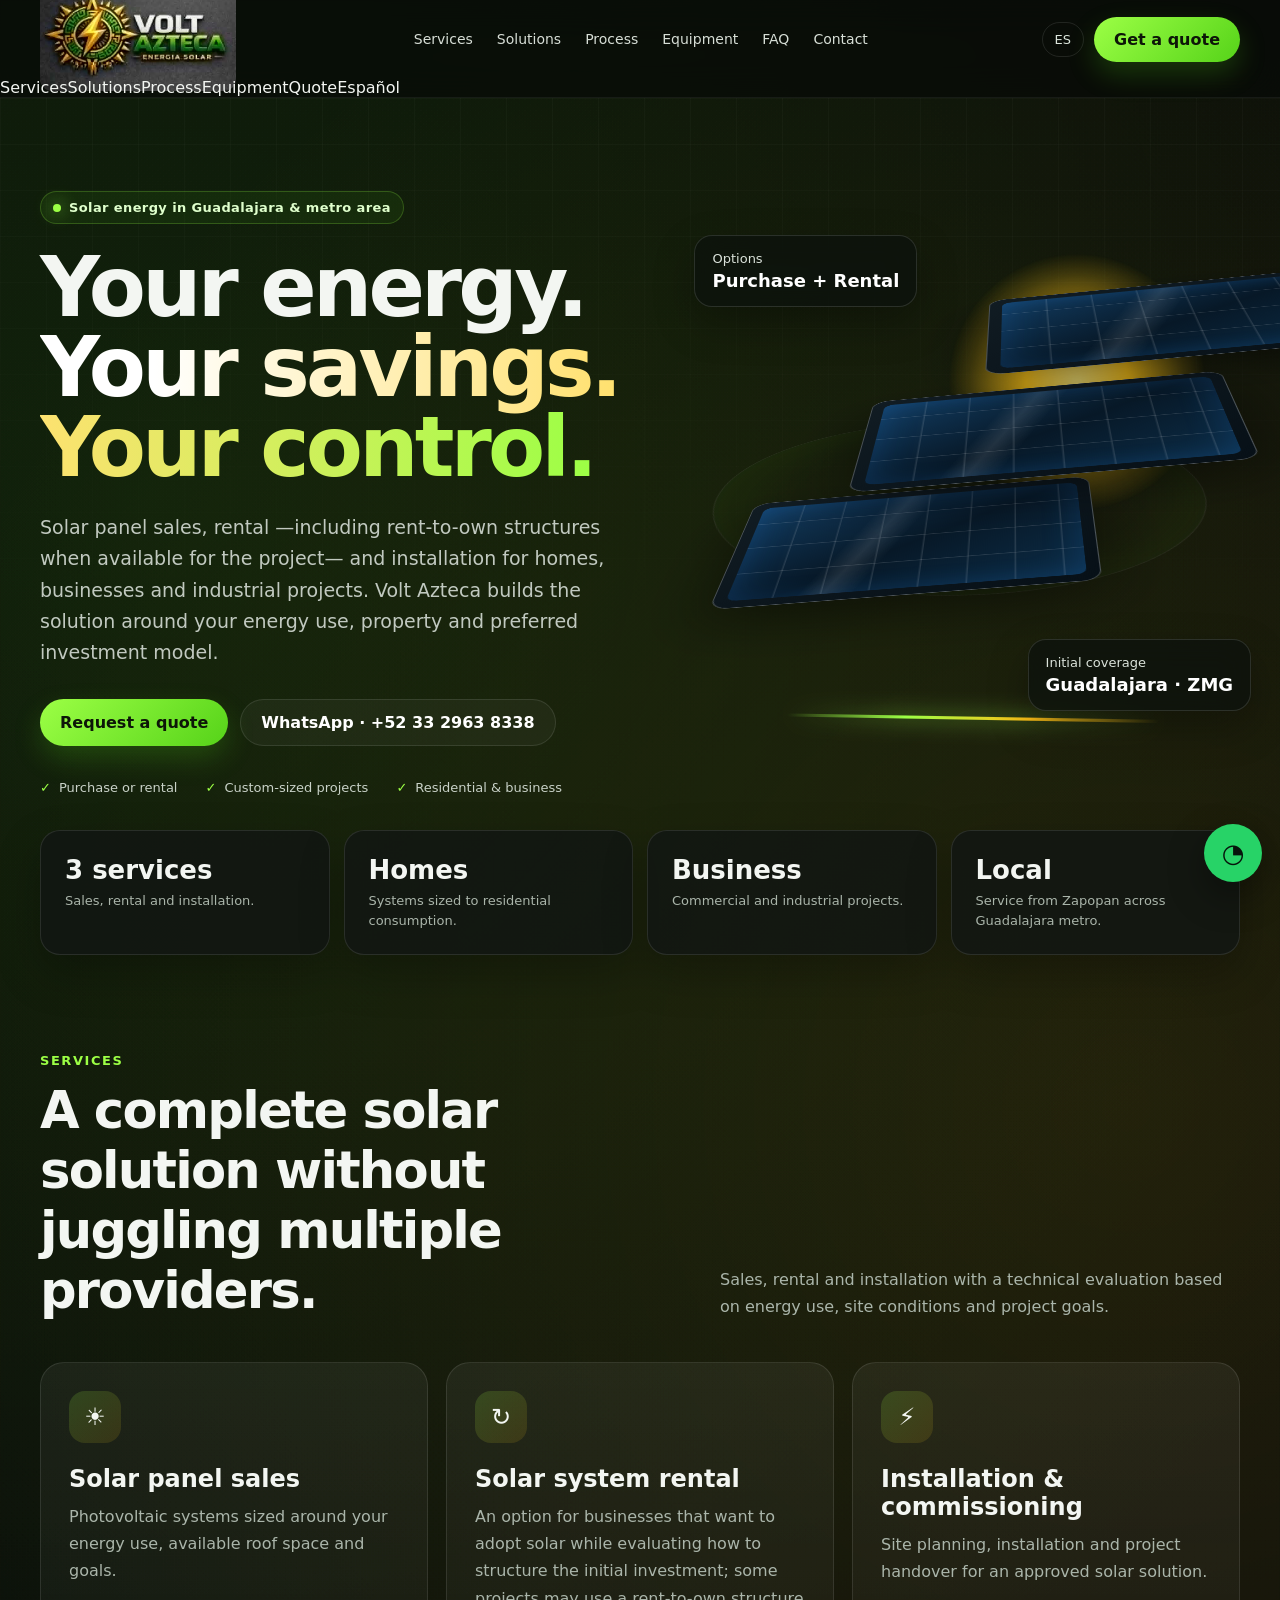
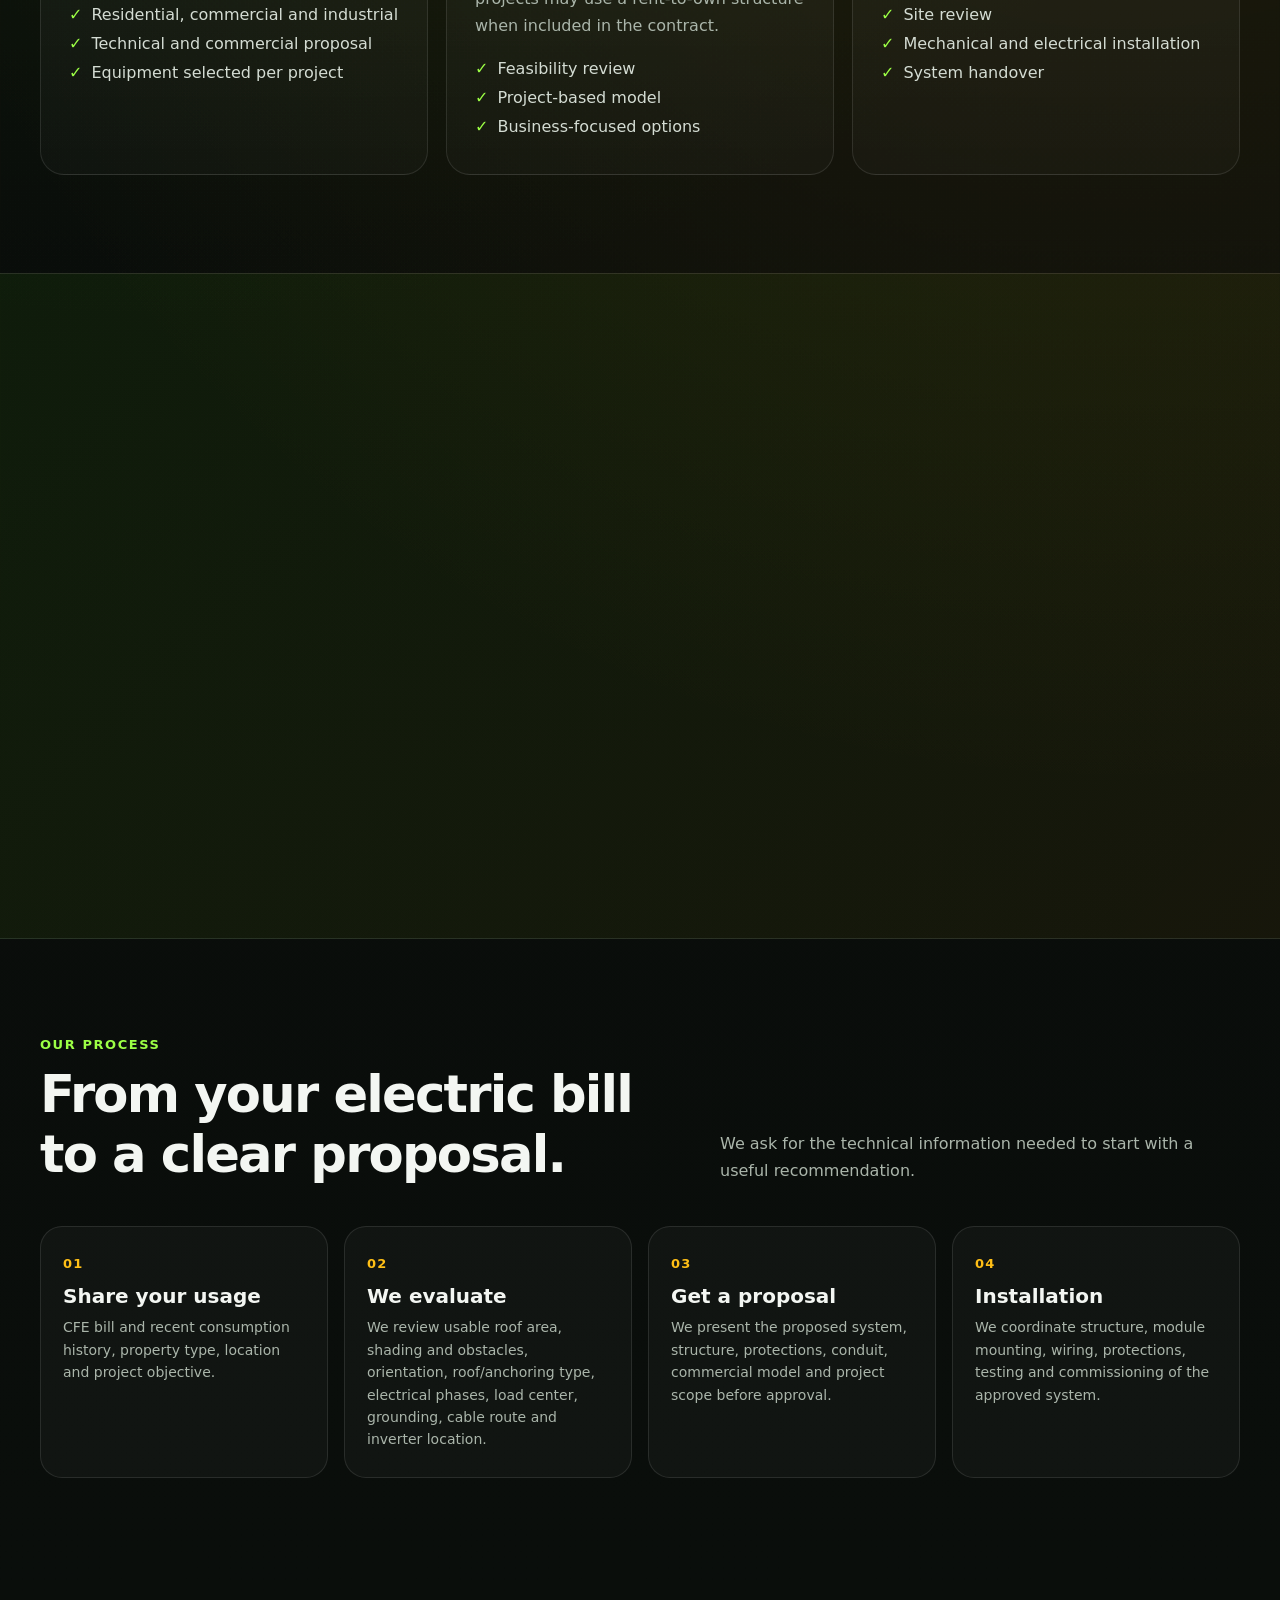
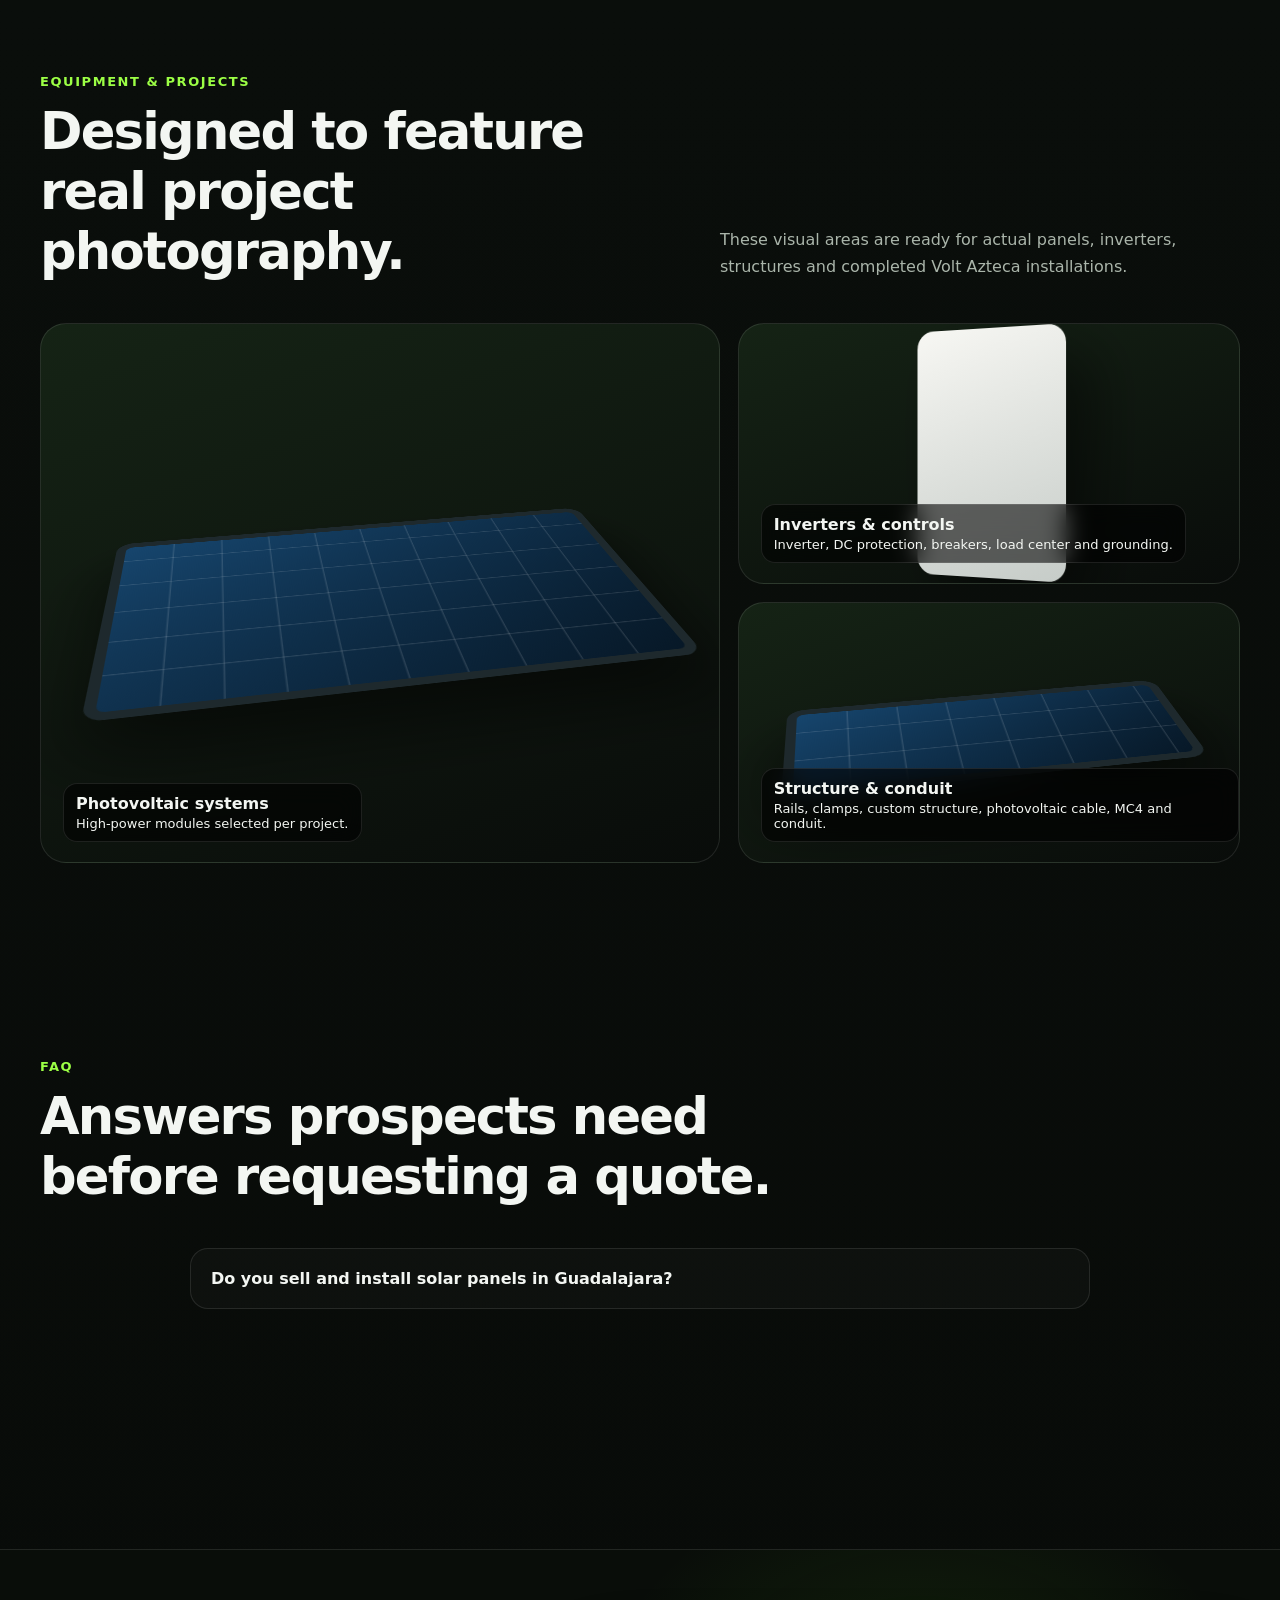
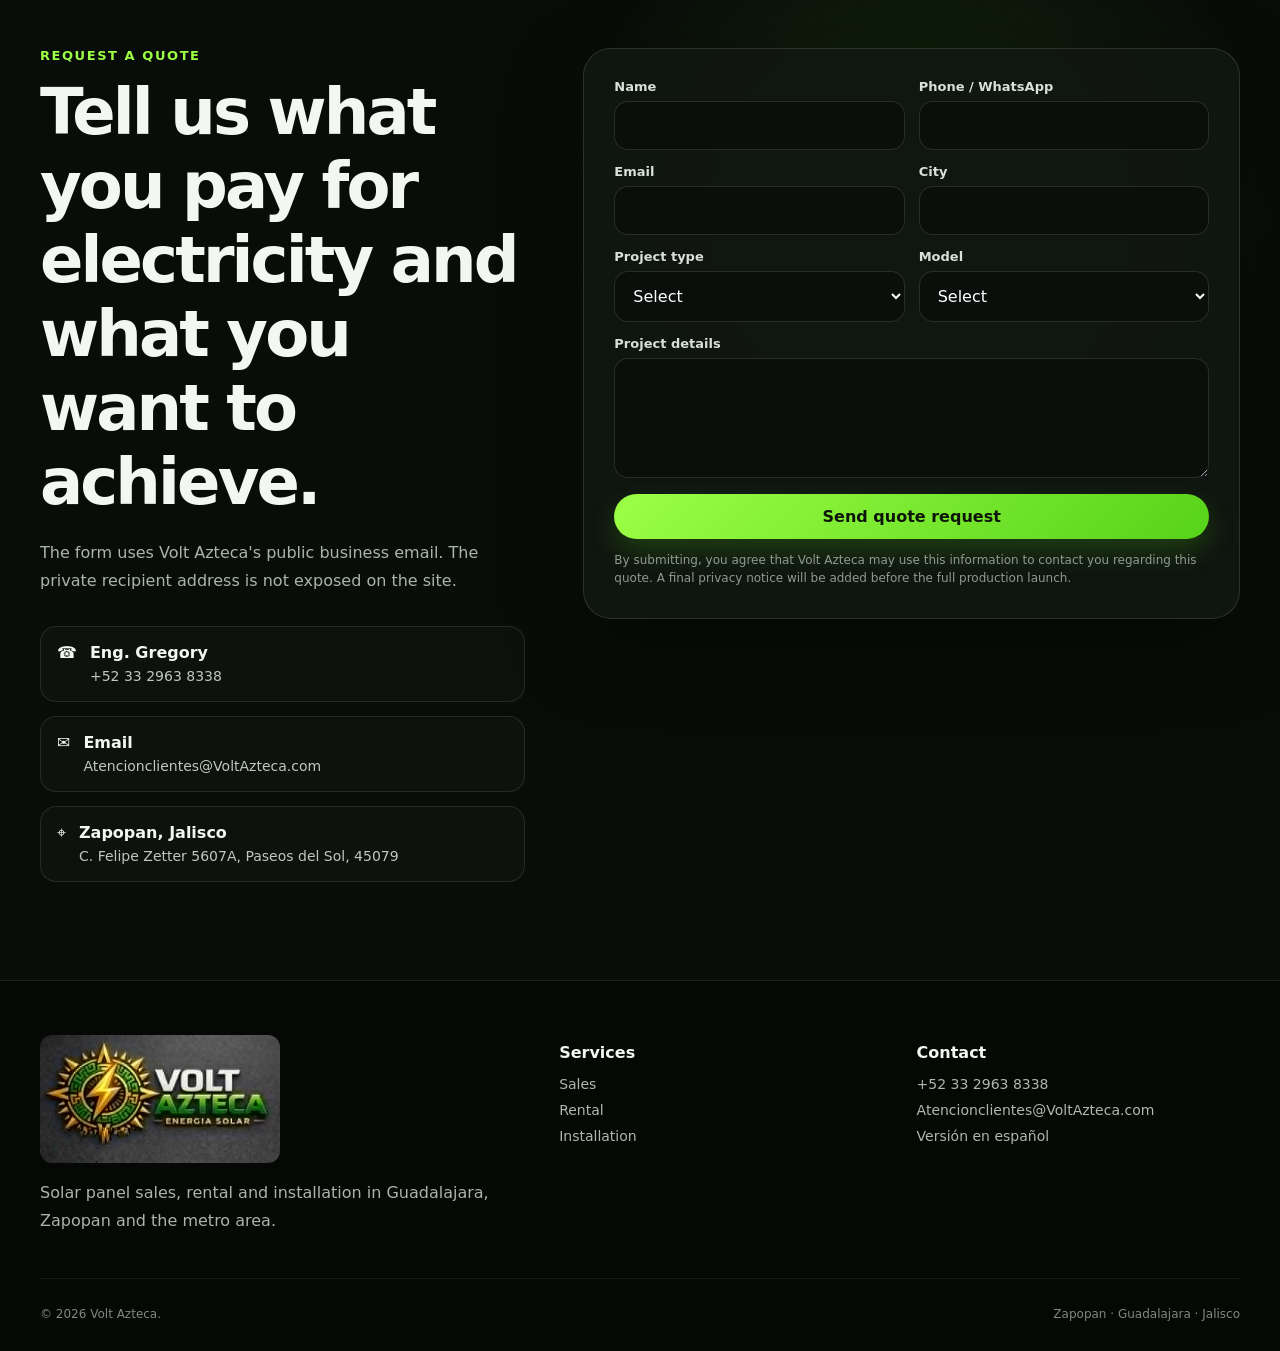
==== en/index.html @ 0e932b26 "feat: primera version bilingue de Volt Azteca" ====
<!doctype html>
<html lang="en">
<head>
<meta charset="utf-8"><meta name="viewport" content="width=device-width,initial-scale=1">
<title>Solar Panels in Guadalajara | Sales, Rental & Installation | Volt Azteca</title>
<meta name="description" content="Volt Azteca provides solar panel sales, rental and installation in Guadalajara, Zapopan and the metro area for homes, businesses and industrial projects.">
<meta name="theme-color" content="#080a09"><meta name="robots" content="index,follow,max-image-preview:large">
<link rel="canonical" href="https://gregory95214.github.io/volt-azteca-web/en/"><link rel="alternate" hreflang="es-MX" href="https://gregory95214.github.io/volt-azteca-web/es/"><link rel="alternate" hreflang="en" href="https://gregory95214.github.io/volt-azteca-web/en/"><link rel="alternate" hreflang="x-default" href="https://gregory95214.github.io/volt-azteca-web/es/">
<meta property="og:type" content="website"><meta property="og:title" content="Volt Azteca — Solar Energy in Guadalajara"><meta property="og:description" content="Solar panel sales, rental and installation for homes and businesses."><meta property="og:image" content="https://gregory95214.github.io/volt-azteca-web/assets/og-volt-azteca.jpg"><meta property="og:locale" content="en_US"><link rel="preload" href="../assets/volt-azteca-logo.jpg" as="image"><link rel="stylesheet" href="../assets/styles.css">
<script type="application/ld+json">{"@context":"https://schema.org","@type":"LocalBusiness","name":"Volt Azteca","description":"Solar energy system sales, rental and installation in Guadalajara and the metro area.","url":"https://gregory95214.github.io/volt-azteca-web/en/","image":"https://gregory95214.github.io/volt-azteca-web/assets/og-volt-azteca.jpg","telephone":"+52 33 2963 8338","email":"Atencionclientes@VoltAzteca.com","address":{"@type":"PostalAddress","streetAddress":"C. Felipe Zetter 5607A","addressLocality":"Zapopan","addressRegion":"Jalisco","postalCode":"45079","addressCountry":"MX"},"areaServed":["Guadalajara","Zapopan","Jalisco"]}</script>
</head>
<body><a class="skip" href="#content">Skip to content</a><header class="site-header"><div class="container nav"><a class="brand" href="#home"><img src="../assets/volt-azteca-logo.jpg" alt="Volt Azteca Solar Energy"></a><nav class="nav-links"><a href="#services">Services</a><a href="#solutions">Solutions</a><a href="#process">Process</a><a href="#equipment">Equipment</a><a href="#faq">FAQ</a><a href="#contact">Contact</a></nav><div class="nav-actions"><a class="lang-link" href="../es/" hreflang="es-MX">ES</a><a class="btn btn-primary" href="#contact" data-track="nav_quote">Get a quote</a><button class="mobile-menu" aria-label="Open menu" aria-expanded="false">☰</button></div></div><nav class="mobile-panel"><a href="#services">Services</a><a href="#solutions">Solutions</a><a href="#process">Process</a><a href="#equipment">Equipment</a><a href="#contact">Quote</a><a href="../es/">Español</a></nav></header>
<main id="content"><section class="hero" id="home"><div class="container hero-grid"><div><span class="eyebrow"><span class="eyebrow-dot"></span>Solar energy in Guadalajara & metro area</span><h1>Your energy. <span class="gradient-text">Your savings. Your control.</span></h1><p>Solar panel sales, rental —including rent-to-own structures when available for the project— and installation for homes, businesses and industrial projects. Volt Azteca builds the solution around your energy use, property and preferred investment model.</p><div class="hero-actions"><a class="btn btn-primary" href="#contact" data-track="hero_quote">Request a quote</a><a class="btn btn-ghost" href="https://wa.me/523329638338?text=Hello%20Volt%20Azteca%2C%20I%20want%20a%20solar%20quote" rel="noopener" data-track="hero_whatsapp">WhatsApp · +52 33 2963 8338</a></div><div class="trust-row"><span class="trust-item"><span class="check">✓</span>Purchase or rental</span><span class="trust-item"><span class="check">✓</span>Custom-sized projects</span><span class="trust-item"><span class="check">✓</span>Residential & business</span></div></div><div class="hero-visual" aria-hidden="true"><div class="sun-glow"></div><div class="orbit"></div><div class="solar-stage"><div class="panel p1"></div><div class="panel p2"></div><div class="panel p3"></div><div class="energy-line"></div></div><div class="floating-card fc1">Options<b>Purchase + Rental</b></div><div class="floating-card fc2">Initial coverage<b>Guadalajara · ZMG</b></div></div></div></section>
<div class="container stats reveal"><div class="stat"><strong>3 services</strong><span>Sales, rental and installation.</span></div><div class="stat"><strong>Homes</strong><span>Systems sized to residential consumption.</span></div><div class="stat"><strong>Business</strong><span>Commercial and industrial projects.</span></div><div class="stat"><strong>Local</strong><span>Service from Zapopan across Guadalajara metro.</span></div></div>
<section id="services"><div class="container"><div class="section-head reveal"><div><div class="kicker">Services</div><h2>A complete solar solution without juggling multiple providers.</h2></div><p>Sales, rental and installation with a technical evaluation based on energy use, site conditions and project goals.</p></div><div class="cards"><article class="card reveal"><div class="card-icon">☀</div><h3>Solar panel sales</h3><p>Photovoltaic systems sized around your energy use, available roof space and goals.</p><ul><li>Residential, commercial and industrial</li><li>Technical and commercial proposal</li><li>Equipment selected per project</li></ul></article><article class="card reveal"><div class="card-icon">↻</div><h3>Solar system rental</h3><p>An option for businesses that want to adopt solar while evaluating how to structure the initial investment; some projects may use a rent-to-own structure when included in the contract.</p><ul><li>Feasibility review</li><li>Project-based model</li><li>Business-focused options</li></ul></article><article class="card reveal"><div class="card-icon">⚡</div><h3>Installation & commissioning</h3><p>Site planning, installation and project handover for an approved solar solution.</p><ul><li>Site review</li><li>Mechanical and electrical installation</li><li>System handover</li></ul></article></div></div></section>
<section class="solution-band" id="solutions"><div class="container split"><div class="reveal"><div class="kicker">Purchase or rent</div><h2 style="font-size:clamp(36px,4.6vw,60px);letter-spacing:-.04em;margin:0 0 18px">Different customers need different ways to go solar.</h2><p style="color:var(--muted);line-height:1.8">Customers who want to invest can purchase the system; companies focused on cash flow can explore rental. We evaluate which path fits the project best.</p><a class="btn btn-gold" href="#contact" data-track="compare_quote">Compare options</a></div><div class="compare reveal"><article class="compare-card featured"><span class="tag">Own the system</span><h3>Purchase</h3><p>For customers looking to acquire the system and keep the asset long term.</p><ul><li>Custom sizing</li><li>Own the equipment</li><li>Homes or business</li></ul></article><article class="compare-card"><span class="tag">Lower initial outlay</span><h3>Rental</h3><p>For companies that want to evaluate solar without concentrating the full equipment purchase upfront.</p><ul><li>Custom evaluation</li><li>Cash-flow focused</li><li>Business projects</li></ul></article></div></div></section>
<section id="process"><div class="container"><div class="section-head reveal"><div><div class="kicker">Our process</div><h2>From your electric bill to a clear proposal.</h2></div><p>We ask for the technical information needed to start with a useful recommendation.</p></div><div class="process"><article class="step reveal"><h3>Share your usage</h3><p>CFE bill and recent consumption history, property type, location and project objective.</p></article><article class="step reveal"><h3>We evaluate</h3><p>We review usable roof area, shading and obstacles, orientation, roof/anchoring type, electrical phases, load center, grounding, cable route and inverter location.</p></article><article class="step reveal"><h3>Get a proposal</h3><p>We present the proposed system, structure, protections, conduit, commercial model and project scope before approval.</p></article><article class="step reveal"><h3>Installation</h3><p>We coordinate structure, module mounting, wiring, protections, testing and commissioning of the approved system.</p></article></div></div></section>
<section id="equipment"><div class="container"><div class="section-head reveal"><div><div class="kicker">Equipment & projects</div><h2>Designed to feature real project photography.</h2></div><p>These visual areas are ready for actual panels, inverters, structures and completed Volt Azteca installations.</p></div><div class="visual-gallery"><div class="gallery-main reveal"><div class="equipment-art"></div><div class="gallery-label"><b>Photovoltaic systems</b>High-power modules selected per project.</div></div><div class="gallery-stack"><div class="reveal"><div class="equipment-art inverter"></div><div class="gallery-label"><b>Inverters & controls</b>Inverter, DC protection, breakers, load center and grounding.</div></div><div class="reveal"><div class="equipment-art"></div><div class="gallery-label"><b>Structure & conduit</b>Rails, clamps, custom structure, photovoltaic cable, MC4 and conduit.</div></div></div></div></div></section>
<section id="faq"><div class="container"><div class="section-head reveal"><div><div class="kicker">FAQ</div><h2>Answers prospects need before requesting a quote.</h2></div></div><div class="faq"><details class="reveal"><summary>Do you sell and install solar panels in Guadalajara?</summary><p>Yes. Volt Azteca offers solar panel sales and installation from Zapopan across Guadalajara and the metro area, subject to project review.</p></details><details class="reveal"><summary>Do you offer solar panel rental?</summary><p>Yes. Rental is quoted case by case, especially for business projects. Depending on the contract, a rent-to-own structure may be available.</p></details><details class="reveal"><summary>What do you need to prepare a quote?</summary><p>Your city, property type, approximate electric bill and whether you prefer purchase or rental. A recent CFE bill helps us size the proposal.</p></details></div></div></section>
<section class="quote-section" id="contact"><div class="container quote-grid"><div class="quote-copy reveal"><div class="kicker">Request a quote</div><h2>Tell us what you pay for electricity and what you want to achieve.</h2><p>The form uses Volt Azteca's public business email. The private recipient address is not exposed on the site.</p><div class="contact-list"><div class="contact-item"><div>☎</div><div><strong>Eng. Gregory</strong><a href="tel:+523329638338">+52 33 2963 8338</a></div></div><div class="contact-item"><div>✉</div><div><strong>Email</strong><a href="mailto:Atencionclientes@VoltAzteca.com">Atencionclientes@VoltAzteca.com</a></div></div><div class="contact-item"><div>⌖</div><div><strong>Zapopan, Jalisco</strong><span>C. Felipe Zetter 5607A, Paseos del Sol, 45079</span></div></div></div></div><form class="form-card reveal" id="lead-form" action="https://formsubmit.co/Atencionclientes@VoltAzteca.com" method="POST"><input type="hidden" name="_subject" value="New quote request from Volt Azteca"><input type="hidden" name="_captcha" value="false"><input type="hidden" name="_template" value="table"><input type="text" name="_honey" style="display:none" tabindex="-1"><div class="form-grid"><div class="field"><label for="name">Name</label><input id="name" name="name" required></div><div class="field"><label for="phone">Phone / WhatsApp</label><input id="phone" name="phone" required></div><div class="field"><label for="email">Email</label><input id="email" name="email" type="email" required></div><div class="field"><label for="city">City</label><input id="city" name="city" required></div><div class="field"><label for="project">Project type</label><select id="project" name="project_type" required><option value="">Select</option><option>Home</option><option>Commercial / office</option><option>Industrial</option><option>Other</option></select></div><div class="field"><label for="model">Model</label><select id="model" name="model" required><option value="">Select</option><option>Purchase</option><option>Rental / rent-to-own</option><option>Compare both</option></select></div><div class="field full"><label for="message">Project details</label><textarea id="message" name="message"></textarea></div></div><button class="btn btn-primary" type="submit">Send quote request</button><p class="form-note">By submitting, you agree that Volt Azteca may use this information to contact you regarding this quote. A final privacy notice will be added before the full production launch.</p></form></div></section></main>
<footer><div class="container"><div class="footer-grid"><div class="footer-brand"><img src="../assets/volt-azteca-logo.jpg" alt="Volt Azteca"><p>Solar panel sales, rental and installation in Guadalajara, Zapopan and the metro area.</p></div><div class="footer-col"><h4>Services</h4><a href="#services">Sales</a><a href="#services">Rental</a><a href="#services">Installation</a></div><div class="footer-col"><h4>Contact</h4><a href="tel:+523329638338">+52 33 2963 8338</a><a href="mailto:Atencionclientes@VoltAzteca.com">Atencionclientes@VoltAzteca.com</a><a href="../es/">Versión en español</a></div></div><div class="copyright"><span>© <span data-year></span> Volt Azteca.</span><span>Zapopan · Guadalajara · Jalisco</span></div></div></footer><a class="whatsapp-float" href="https://wa.me/523329638338?text=Hello%20Volt%20Azteca%2C%20I%20want%20solar%20information" aria-label="WhatsApp" rel="noopener" data-track="floating_whatsapp">◔</a><script src="../assets/site.js" defer></script></body></html>
---- assets/styles.css ----
:root{--bg:#080a09;--bg-soft:#101410;--card:rgba(17,22,18,.78);--card-strong:#151b16;--text:#f3f6f2;--muted:#aab5aa;--green:#56d319;--green-2:#9cff45;--gold:#ffbf16;--gold-2:#ffe171;--line:rgba(255,255,255,.1);--shadow:0 28px 80px rgba(0,0,0,.45);--radius:24px;--max:1200px}*{box-sizing:border-box}html{scroll-behavior:smooth}body{margin:0;font-family:Inter,ui-sans-serif,system-ui,-apple-system,BlinkMacSystemFont,"Segoe UI",sans-serif;color:var(--text);background:radial-gradient(circle at 12% 8%,rgba(86,211,25,.12),transparent 25%),radial-gradient(circle at 88% 18%,rgba(255,191,22,.10),transparent 25%),linear-gradient(180deg,#080a09 0%,#0a0e0b 52%,#070907 100%);overflow-x:hidden}a{color:inherit;text-decoration:none}img{max-width:100%;display:block}button,input,select,textarea{font:inherit}.container{width:min(calc(100% - 32px),var(--max));margin:auto}.skip{position:absolute;left:-999px;top:auto}.skip:focus{left:16px;top:16px;z-index:1000;background:#fff;color:#000;padding:10px 14px;border-radius:10px}.site-header{position:sticky;top:0;z-index:70;background:rgba(7,10,8,.72);backdrop-filter:blur(18px);border-bottom:1px solid rgba(255,255,255,.06)}.nav{height:78px;display:flex;align-items:center;justify-content:space-between;gap:24px}.brand{display:flex;align-items:center;gap:12px;min-width:200px}.brand img{width:196px;height:auto;border-radius:12px}.nav-links{display:flex;align-items:center;gap:24px;font-size:14px;color:#d7ded6}.nav-links a{transition:.2s ease}.nav-links a:hover{color:var(--green-2)}.nav-actions{display:flex;align-items:center;gap:10px}.lang-link{border:1px solid var(--line);padding:9px 12px;border-radius:999px;color:#dce5dc;font-size:13px}.btn{display:inline-flex;align-items:center;justify-content:center;gap:9px;border:0;border-radius:999px;padding:13px 20px;font-weight:800;cursor:pointer;transition:transform .2s ease,box-shadow .2s ease,background .2s ease}.btn:hover{transform:translateY(-2px)}.btn-primary{color:#0d1608;background:linear-gradient(135deg,var(--green-2),var(--green));box-shadow:0 12px 28px rgba(86,211,25,.22)}.btn-gold{color:#211400;background:linear-gradient(135deg,var(--gold-2),var(--gold));box-shadow:0 12px 28px rgba(255,191,22,.18)}.btn-ghost{border:1px solid var(--line);background:rgba(255,255,255,.04);color:#fff}.mobile-menu{display:none;background:none;border:0;color:#fff;font-size:26px}.hero{position:relative;min-height:780px;display:grid;align-items:center;padding:86px 0 76px;isolation:isolate}.hero::before{content:"";position:absolute;inset:0;background-image:linear-gradient(rgba(255,255,255,.025) 1px,transparent 1px),linear-gradient(90deg,rgba(255,255,255,.025) 1px,transparent 1px);background-size:46px 46px;mask-image:linear-gradient(to bottom,black,transparent 80%);z-index:-2}.hero-grid{display:grid;grid-template-columns:1.02fr .98fr;gap:64px;align-items:center}.eyebrow{display:inline-flex;gap:8px;align-items:center;padding:8px 12px;border:1px solid rgba(156,255,69,.22);border-radius:999px;background:rgba(86,211,25,.08);font-size:13px;color:#dfffcc;font-weight:700;letter-spacing:.03em}.eyebrow-dot{width:8px;height:8px;border-radius:50%;background:var(--green-2);box-shadow:0 0 18px var(--green-2)}h1{font-size:clamp(48px,6.5vw,84px);line-height:.96;letter-spacing:-.045em;margin:24px 0 24px;max-width:800px}.gradient-text{background:linear-gradient(90deg,#fff 10%,var(--gold-2) 50%,var(--green-2));-webkit-background-clip:text;background-clip:text;color:transparent}.hero p{font-size:19px;line-height:1.65;color:#c1c9c0;max-width:690px;margin:0 0 30px}.hero-actions{display:flex;gap:12px;flex-wrap:wrap}.trust-row{display:flex;gap:28px;flex-wrap:wrap;margin-top:34px;color:#c9d2c8;font-size:13px}.trust-item{display:flex;align-items:center;gap:8px}.check{color:var(--green-2);font-weight:900}.hero-visual{position:relative;min-height:560px;perspective:1200px}.orbit{position:absolute;border:1px solid rgba(255,255,255,.08);border-radius:50%;inset:10% 6%;transform:rotateX(68deg) rotateZ(-18deg);box-shadow:0 0 90px rgba(86,211,25,.08) inset}.sun-glow{position:absolute;width:260px;height:260px;border-radius:50%;right:6%;top:7%;background:radial-gradient(circle,#ffea7a 0,#ffc518 28%,rgba(255,197,24,.23) 58%,transparent 70%);filter:blur(1px);opacity:.88}.solar-stage{position:absolute;left:2%;right:2%;bottom:5%;height:410px;transform-style:preserve-3d;transform:rotateX(6deg) rotateY(-12deg);transition:transform .12s linear;will-change:transform}.panel{position:absolute;width:360px;height:220px;border-radius:18px;padding:12px;background:linear-gradient(145deg,#111c23,#071017);border:1px solid rgba(255,255,255,.26);box-shadow:var(--shadow);transform-style:preserve-3d}.panel::before{content:"";position:absolute;inset:12px;border-radius:10px;background:repeating-linear-gradient(90deg,transparent 0 43px,rgba(255,255,255,.12) 44px 45px),repeating-linear-gradient(0deg,transparent 0 50px,rgba(255,255,255,.12) 51px 52px),linear-gradient(145deg,#123c61,#071827 52%,#0c2c46);box-shadow:inset 0 0 40px rgba(39,143,255,.18)}.panel::after{content:"";position:absolute;inset:12px;border-radius:10px;background:linear-gradient(110deg,transparent 0 34%,rgba(255,255,255,.18) 40%,transparent 47%);opacity:.55}.p1{left:8%;top:135px;transform:rotateX(58deg) rotateZ(-8deg) translateZ(48px)}.p2{left:34%;top:68px;transform:rotateX(58deg) rotateZ(-8deg) translateZ(90px)}.p3{left:58%;top:8px;transform:rotateX(58deg) rotateZ(-8deg) translateZ(132px)}.energy-line{position:absolute;left:16%;bottom:28px;width:70%;height:3px;background:linear-gradient(90deg,transparent,var(--green-2),var(--gold),transparent);filter:drop-shadow(0 0 10px var(--green-2));animation:pulse 2.1s infinite ease-in-out}.floating-card{position:absolute;padding:15px 17px;border-radius:18px;background:rgba(12,17,13,.72);backdrop-filter:blur(14px);border:1px solid rgba(255,255,255,.12);box-shadow:0 16px 40px rgba(0,0,0,.28);font-size:13px;color:#dbe3db}.floating-card b{display:block;color:#fff;font-size:18px;margin-top:4px}.fc1{top:4%;left:2%;animation:float 4.6s ease-in-out infinite}.fc2{right:-2%;bottom:11%;animation:float 5.3s ease-in-out infinite reverse}section{padding:98px 0}.section-head{display:flex;justify-content:space-between;gap:24px;align-items:end;margin-bottom:42px}.section-head h2{font-size:clamp(34px,4vw,54px);letter-spacing:-.035em;margin:0;max-width:760px}.section-head p{max-width:520px;color:var(--muted);line-height:1.7;margin:0}.kicker{color:var(--green-2);font-weight:800;font-size:13px;text-transform:uppercase;letter-spacing:.12em;margin-bottom:12px}.stats{display:grid;grid-template-columns:repeat(4,1fr);gap:14px;margin-top:-48px;position:relative;z-index:4}.stat{padding:24px;border-radius:20px;background:rgba(18,23,19,.86);border:1px solid var(--line);box-shadow:0 18px 44px rgba(0,0,0,.26)}.stat strong{font-size:26px;display:block}.stat span{color:var(--muted);font-size:13px;line-height:1.5;display:block;margin-top:6px}.cards{display:grid;grid-template-columns:repeat(3,1fr);gap:18px}.card{position:relative;padding:28px;border-radius:var(--radius);background:linear-gradient(180deg,rgba(255,255,255,.055),rgba(255,255,255,.025));border:1px solid var(--line);overflow:hidden;transition:.28s ease}.card:hover{transform:translateY(-7px);border-color:rgba(156,255,69,.28);box-shadow:0 24px 64px rgba(0,0,0,.32)}.card-icon{width:52px;height:52px;border-radius:16px;display:grid;place-items:center;background:linear-gradient(135deg,rgba(156,255,69,.16),rgba(255,191,22,.12));font-size:24px;margin-bottom:22px}.card h3{font-size:24px;margin:0 0 10px}.card p{color:var(--muted);line-height:1.7;margin:0 0 20px}.card ul{padding:0;margin:0;list-style:none;color:#d4dcd3}.card li{margin:10px 0;display:flex;gap:9px}.card li::before{content:"✓";color:var(--green-2);font-weight:900}.solution-band{background:linear-gradient(135deg,rgba(86,211,25,.08),rgba(255,191,22,.055));border-top:1px solid var(--line);border-bottom:1px solid var(--line)}.split{display:grid;grid-template-columns:1fr 1fr;gap:48px;align-items:center}.compare{display:grid;grid-template-columns:1fr 1fr;gap:14px}.compare-card{padding:26px;border:1px solid var(--line);border-radius:22px;background:#101511}.compare-card.featured{border-color:rgba(156,255,69,.34);box-shadow:0 18px 50px rgba(86,211,25,.1)}.tag{display:inline-flex;padding:6px 10px;border-radius:999px;background:rgba(86,211,25,.12);color:#cfffad;font-size:12px;font-weight:800}.compare-card h3{font-size:26px;margin:16px 0 8px}.compare-card p{color:var(--muted);line-height:1.65}.compare-card ul{list-style:none;padding:0}.compare-card li{margin:11px 0;color:#d6ded5}.process{display:grid;grid-template-columns:repeat(4,1fr);gap:16px;counter-reset:steps}.step{padding:26px 22px;border-radius:22px;border:1px solid var(--line);background:rgba(255,255,255,.03)}.step::before{counter-increment:steps;content:"0" counter(steps);font-size:13px;color:var(--gold);font-weight:900;letter-spacing:.1em}.step h3{font-size:20px;margin:12px 0 8px}.step p{color:var(--muted);font-size:14px;line-height:1.6;margin:0}.visual-gallery{display:grid;grid-template-columns:1.15fr .85fr;gap:18px}.gallery-main,.gallery-stack>div{position:relative;border:1px solid var(--line);border-radius:26px;overflow:hidden;min-height:260px;background:linear-gradient(160deg,#152315,#090c0a)}.gallery-main{min-height:540px}.gallery-stack{display:grid;gap:18px}.equipment-art{position:absolute;inset:0;display:grid;place-items:center;overflow:hidden}.equipment-art::before{content:"";width:76%;height:52%;border-radius:18px;background:repeating-linear-gradient(90deg,transparent 0 50px,rgba(255,255,255,.12) 51px 52px),repeating-linear-gradient(0deg,transparent 0 48px,rgba(255,255,255,.12) 49px 50px),linear-gradient(145deg,#16456d,#071827);border:10px solid #1e292d;transform:perspective(800px) rotateX(58deg) rotateZ(-10deg);box-shadow:0 50px 80px rgba(0,0,0,.52)}.equipment-art.inverter::before{width:160px;height:250px;border:0;background:linear-gradient(160deg,#f7f7f3,#c6ccc8);transform:perspective(800px) rotateY(-22deg);border-radius:18px;box-shadow:28px 30px 60px rgba(0,0,0,.48)}.gallery-label{position:absolute;left:22px;bottom:20px;z-index:2;padding:10px 12px;background:rgba(0,0,0,.58);backdrop-filter:blur(12px);border:1px solid var(--line);border-radius:14px;font-size:13px}.gallery-label b{display:block;font-size:16px;margin-bottom:3px}.quote-section{background:radial-gradient(circle at 72% 26%,rgba(86,211,25,.15),transparent 30%),#090d09;border-top:1px solid var(--line)}.quote-grid{display:grid;grid-template-columns:.85fr 1.15fr;gap:58px;align-items:start}.quote-copy h2{font-size:clamp(40px,5vw,64px);letter-spacing:-.045em;margin:0 0 20px}.quote-copy p{color:var(--muted);line-height:1.8}.contact-list{display:grid;gap:14px;margin-top:30px}.contact-item{display:flex;gap:13px;align-items:flex-start;padding:16px;border:1px solid var(--line);border-radius:16px;background:rgba(255,255,255,.025)}.contact-item strong{display:block;margin-bottom:4px}.contact-item span,.contact-item a{color:#bec8bd;font-size:14px}.form-card{padding:30px;border-radius:28px;background:rgba(17,22,18,.92);border:1px solid rgba(255,255,255,.12);box-shadow:var(--shadow)}.form-grid{display:grid;grid-template-columns:1fr 1fr;gap:14px}.field{display:grid;gap:7px}.field.full{grid-column:1/-1}.field label{font-size:13px;color:#d9e0d8;font-weight:700}.field input,.field select,.field textarea{width:100%;border:1px solid rgba(255,255,255,.12);border-radius:14px;background:#0b0f0c;color:#fff;padding:14px 14px;outline:none;transition:.2s ease}.field input:focus,.field select:focus,.field textarea:focus{border-color:rgba(156,255,69,.5);box-shadow:0 0 0 3px rgba(86,211,25,.08)}.field textarea{min-height:120px;resize:vertical}.form-note{font-size:12px;color:#8f9b8e;line-height:1.55;margin:12px 0 0}.form-card .btn{width:100%;margin-top:16px}.faq{display:grid;gap:10px;max-width:900px;margin:auto}.faq details{border:1px solid var(--line);border-radius:18px;background:rgba(255,255,255,.025);padding:0 20px}.faq summary{cursor:pointer;padding:20px 0;font-weight:800;list-style:none}.faq summary::-webkit-details-marker{display:none}.faq p{color:var(--muted);line-height:1.7;padding:0 0 20px;margin:0}.map-card{border-radius:28px;border:1px solid var(--line);overflow:hidden;background:linear-gradient(145deg,#121713,#090c0a);display:grid;grid-template-columns:1fr 1fr}.map-copy{padding:34px}.map-copy h3{font-size:30px;margin:0 0 10px}.map-copy p{color:var(--muted);line-height:1.7}.map-art{min-height:310px;position:relative;background:linear-gradient(140deg,#1a211a,#0b100c)}.map-art::before,.map-art::after{content:"";position:absolute;border-radius:50%;border:1px dashed rgba(156,255,69,.25)}.map-art::before{width:260px;height:260px;left:18%;top:8%}.map-art::after{width:150px;height:150px;right:12%;bottom:6%}.pin{position:absolute;left:50%;top:46%;transform:translate(-50%,-50%);width:34px;height:34px;border-radius:50% 50% 50% 0;background:var(--gold);rotate:-45deg;box-shadow:0 0 0 9px rgba(255,191,22,.10),0 0 50px rgba(255,191,22,.22)}.pin::after{content:"";position:absolute;width:10px;height:10px;background:#1b1404;border-radius:50%;left:12px;top:12px}footer{padding:54px 0 30px;border-top:1px solid var(--line);background:#060806}.footer-grid{display:grid;grid-template-columns:1.2fr .8fr .8fr;gap:34px}.footer-brand img{width:240px;border-radius:12px}.footer-brand p{color:var(--muted);max-width:460px;line-height:1.7}.footer-col h4{margin:8px 0 14px}.footer-col a{display:block;color:#aeb8ad;margin:10px 0;font-size:14px}.copyright{display:flex;justify-content:space-between;gap:20px;color:#7f897e;font-size:12px;padding-top:28px;margin-top:28px;border-top:1px solid rgba(255,255,255,.06)}.whatsapp-float{position:fixed;right:18px;bottom:18px;z-index:80;width:58px;height:58px;border-radius:50%;display:grid;place-items:center;background:#27d367;color:#07140c;font-size:26px;font-weight:900;box-shadow:0 14px 36px rgba(0,0,0,.38);transition:.2s ease}.whatsapp-float:hover{transform:scale(1.06)}.reveal{opacity:0;transform:translateY(26px);transition:opacity .8s ease,transform .8s ease}.reveal.visible{opacity:1;transform:none}@keyframes float{0%,100%{transform:translateY(0)}50%{transform:translateY(-12px)}}@keyframes pulse{0%,100%{opacity:.45;transform:scaleX(.88)}50%{opacity:1;transform:scaleX(1)}}@media (prefers-reduced-motion:reduce){*{scroll-behavior:auto!important;animation:none!important;transition:none!important}.reveal{opacity:1;transform:none}}@media(max-width:980px){.nav-links{display:none}.mobile-menu{display:block}.nav-actions .btn{display:none}.hero{min-height:auto}.hero-grid,.split,.quote-grid,.map-card{grid-template-columns:1fr}.hero-visual{min-height:500px}.stats{grid-template-columns:1fr 1fr;margin-top:0}.cards{grid-template-columns:1fr}.process{grid-template-columns:1fr 1fr}.visual-gallery{grid-template-columns:1fr}.gallery-main{min-height:430px}.footer-grid{grid-template-columns:1fr 1fr}.footer-brand{grid-column:1/-1}.mobile-panel{display:none;position:absolute;top:78px;left:0;right:0;background:#090d0a;border-bottom:1px solid var(--line);padding:18px 16px}.mobile-panel.open{display:grid;gap:8px}.mobile-panel a{padding:12px;border-radius:12px;background:rgba(255,255,255,.03)}}@media(max-width:620px){.container{width:min(calc(100% - 22px),var(--max))}.nav{height:70px}.brand img{width:170px}.hero{padding-top:58px}.hero p{font-size:17px}.hero-visual{min-height:410px}.panel{width:260px;height:160px}.p1{left:0;top:150px}.p2{left:22%;top:95px}.p3{left:42%;top:45px}.sun-glow{width:180px;height:180px}.floating-card{font-size:11px}.fc2{right:0}.stats{grid-template-columns:1fr}.section-head{display:block}.section-head p{margin-top:16px}.compare,.process,.form-grid{grid-template-columns:1fr}.field.full{grid-column:auto}.gallery-main{min-height:360px}.footer-grid{grid-template-columns:1fr}.copyright{display:block}.copyright span{display:block;margin-top:8px}}
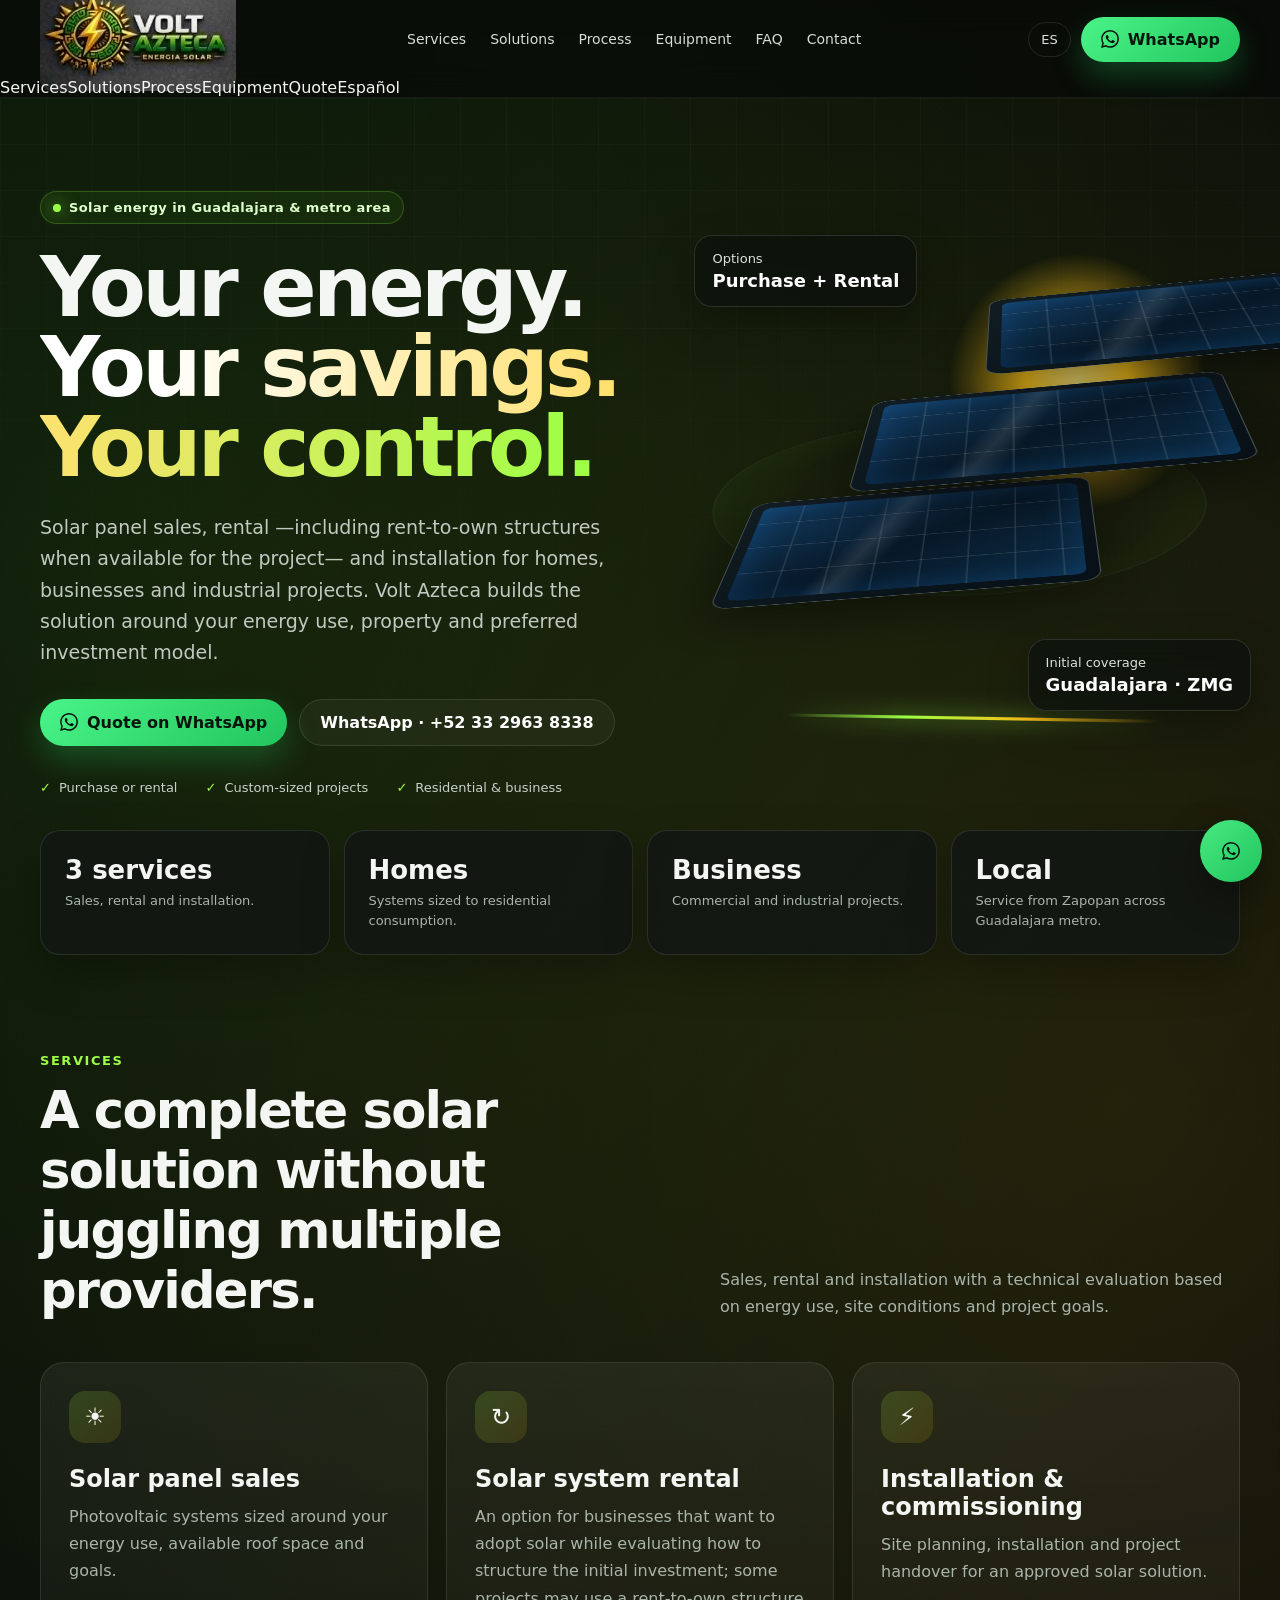
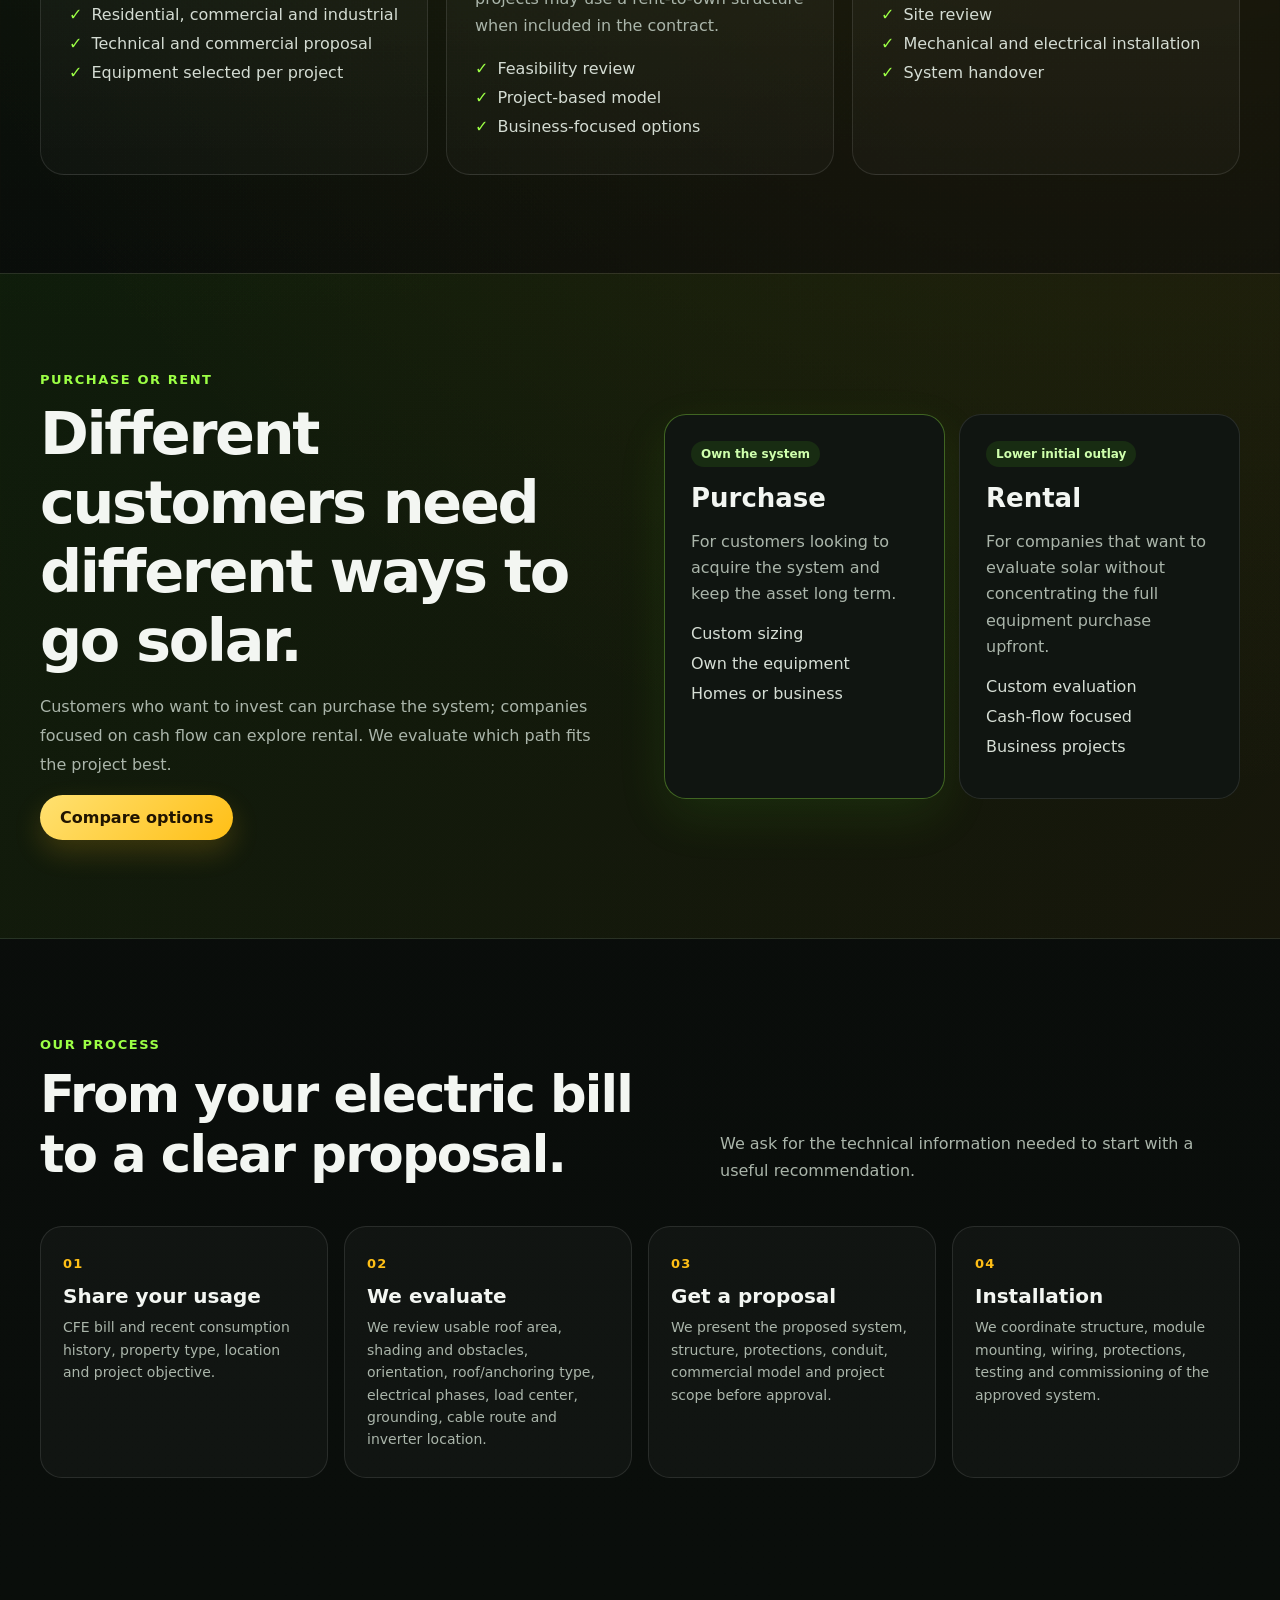
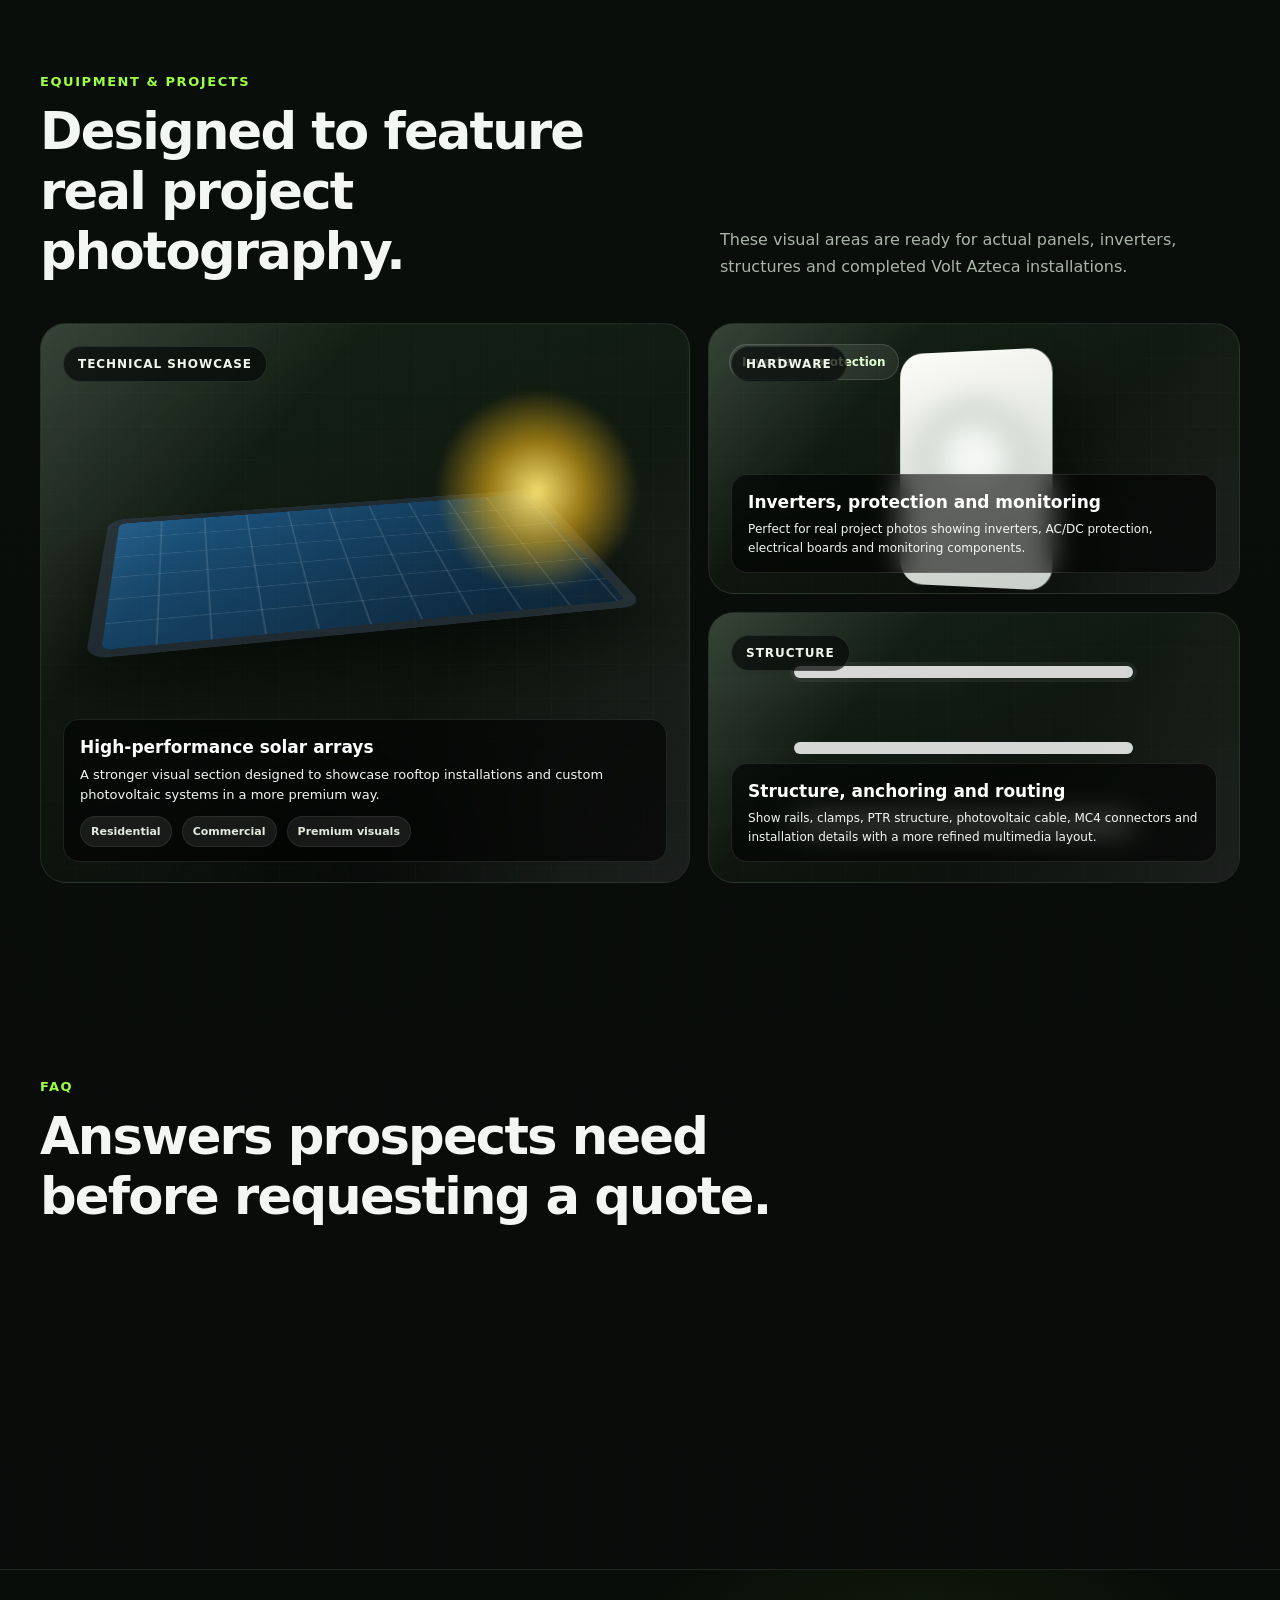
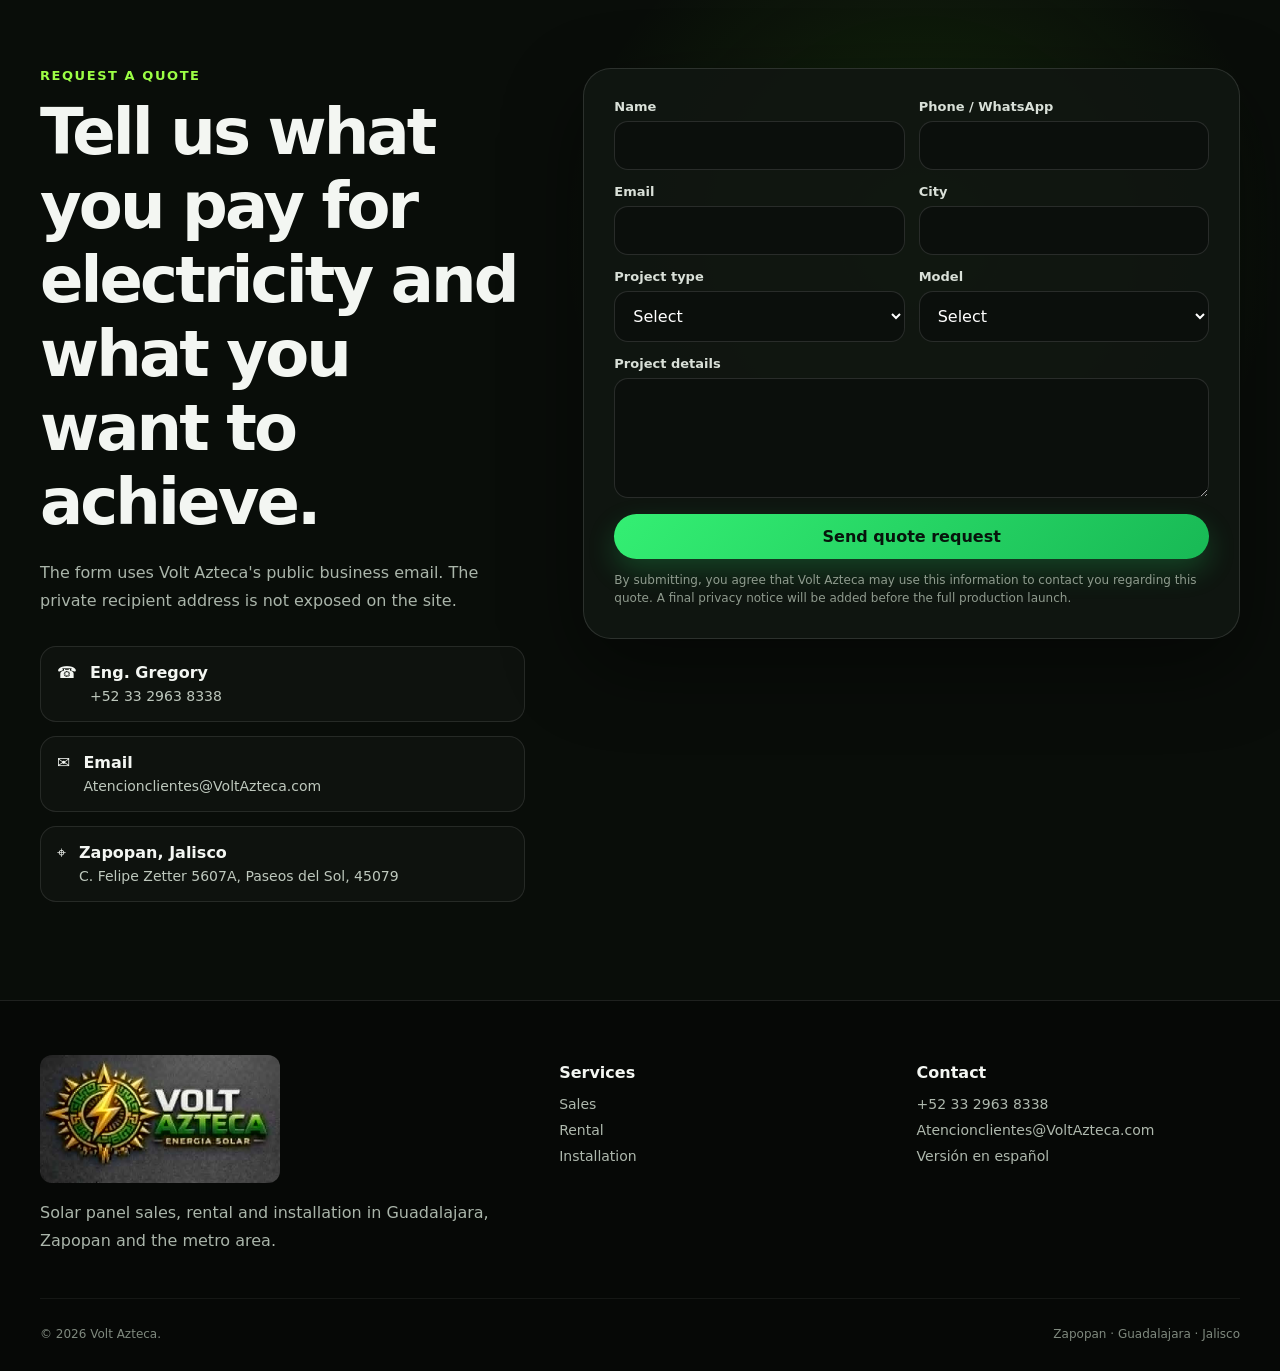
==== commit 82f606fd: "feat: improve multimedia and WhatsApp in English" ====
--- a/en/index.html
+++ b/en/index.html
@@ -9,13 +9,13 @@
 <meta property="og:type" content="website"><meta property="og:title" content="Volt Azteca — Solar Energy in Guadalajara"><meta property="og:description" content="Solar panel sales, rental and installation for homes and businesses."><meta property="og:image" content="https://gregory95214.github.io/volt-azteca-web/assets/og-volt-azteca.jpg"><meta property="og:locale" content="en_US"><link rel="preload" href="../assets/volt-azteca-logo.jpg" as="image"><link rel="stylesheet" href="../assets/styles.css">
 <script type="application/ld+json">{"@context":"https://schema.org","@type":"LocalBusiness","name":"Volt Azteca","description":"Solar energy system sales, rental and installation in Guadalajara and the metro area.","url":"https://gregory95214.github.io/volt-azteca-web/en/","image":"https://gregory95214.github.io/volt-azteca-web/assets/og-volt-azteca.jpg","telephone":"+52 33 2963 8338","email":"Atencionclientes@VoltAzteca.com","address":{"@type":"PostalAddress","streetAddress":"C. Felipe Zetter 5607A","addressLocality":"Zapopan","addressRegion":"Jalisco","postalCode":"45079","addressCountry":"MX"},"areaServed":["Guadalajara","Zapopan","Jalisco"]}</script>
 </head>
-<body><a class="skip" href="#content">Skip to content</a><header class="site-header"><div class="container nav"><a class="brand" href="#home"><img src="../assets/volt-azteca-logo.jpg" alt="Volt Azteca Solar Energy"></a><nav class="nav-links"><a href="#services">Services</a><a href="#solutions">Solutions</a><a href="#process">Process</a><a href="#equipment">Equipment</a><a href="#faq">FAQ</a><a href="#contact">Contact</a></nav><div class="nav-actions"><a class="lang-link" href="../es/" hreflang="es-MX">ES</a><a class="btn btn-primary" href="#contact" data-track="nav_quote">Get a quote</a><button class="mobile-menu" aria-label="Open menu" aria-expanded="false">☰</button></div></div><nav class="mobile-panel"><a href="#services">Services</a><a href="#solutions">Solutions</a><a href="#process">Process</a><a href="#equipment">Equipment</a><a href="#contact">Quote</a><a href="../es/">Español</a></nav></header>
-<main id="content"><section class="hero" id="home"><div class="container hero-grid"><div><span class="eyebrow"><span class="eyebrow-dot"></span>Solar energy in Guadalajara & metro area</span><h1>Your energy. <span class="gradient-text">Your savings. Your control.</span></h1><p>Solar panel sales, rental —including rent-to-own structures when available for the project— and installation for homes, businesses and industrial projects. Volt Azteca builds the solution around your energy use, property and preferred investment model.</p><div class="hero-actions"><a class="btn btn-primary" href="#contact" data-track="hero_quote">Request a quote</a><a class="btn btn-ghost" href="https://wa.me/523329638338?text=Hello%20Volt%20Azteca%2C%20I%20want%20a%20solar%20quote" rel="noopener" data-track="hero_whatsapp">WhatsApp · +52 33 2963 8338</a></div><div class="trust-row"><span class="trust-item"><span class="check">✓</span>Purchase or rental</span><span class="trust-item"><span class="check">✓</span>Custom-sized projects</span><span class="trust-item"><span class="check">✓</span>Residential & business</span></div></div><div class="hero-visual" aria-hidden="true"><div class="sun-glow"></div><div class="orbit"></div><div class="solar-stage"><div class="panel p1"></div><div class="panel p2"></div><div class="panel p3"></div><div class="energy-line"></div></div><div class="floating-card fc1">Options<b>Purchase + Rental</b></div><div class="floating-card fc2">Initial coverage<b>Guadalajara · ZMG</b></div></div></div></section>
+<body><a class="skip" href="#content">Skip to content</a><header class="site-header"><div class="container nav"><a class="brand" href="#home"><img src="../assets/volt-azteca-logo.jpg" alt="Volt Azteca Solar Energy"></a><nav class="nav-links"><a href="#services">Services</a><a href="#solutions">Solutions</a><a href="#process">Process</a><a href="#equipment">Equipment</a><a href="#faq">FAQ</a><a href="#contact">Contact</a></nav><div class="nav-actions"><a class="lang-link" href="../es/" hreflang="es-MX">ES</a><a class="btn btn-primary btn-whatsapp" href="https://wa.me/523329638338?text=Hello%20Volt%20Azteca%2C%20I%20want%20a%20solar%20quote" rel="noopener" data-track="nav_whatsapp"><span class="btn-icon" aria-hidden="true"><svg viewBox="0 0 24 24"><path d="M20.52 3.48A11.86 11.86 0 0 0 12.06 0C5.53 0 .22 5.31.22 11.84c0 2.08.54 4.1 1.57 5.88L0 24l6.45-1.69a11.8 11.8 0 0 0 5.61 1.43h.01c6.52 0 11.83-5.31 11.83-11.84 0-3.16-1.23-6.13-3.38-8.42Zm-8.46 18.26h-.01a9.84 9.84 0 0 1-5.01-1.37l-.36-.21-3.83 1 1.02-3.73-.23-.38a9.8 9.8 0 0 1-1.51-5.21C2.13 6.42 6.65 1.9 12.06 1.9c2.63 0 5.1 1.02 6.96 2.89a9.77 9.77 0 0 1 2.88 6.96c0 5.42-4.42 9.99-9.84 9.99Zm5.4-7.42c-.29-.15-1.72-.85-1.99-.95-.26-.1-.45-.15-.64.15-.19.29-.74.95-.9 1.14-.17.19-.34.22-.63.07-.29-.15-1.24-.46-2.36-1.48-.87-.77-1.45-1.73-1.62-2.02-.17-.29-.02-.45.13-.6.14-.14.29-.34.43-.5.14-.17.19-.29.29-.48.1-.19.05-.36-.02-.5-.07-.15-.64-1.55-.88-2.12-.23-.55-.46-.48-.64-.49h-.55c-.19 0-.5.07-.76.36-.26.29-1 1-.99 2.44 0 1.44 1.04 2.83 1.19 3.03.14.19 2.05 3.13 5.06 4.39.71.31 1.26.49 1.69.63.71.22 1.36.19 1.87.12.57-.09 1.72-.7 1.97-1.37.24-.67.24-1.25.17-1.37-.07-.12-.26-.19-.55-.34Z"></path></svg></span>WhatsApp</a><button class="mobile-menu" aria-label="Open menu" aria-expanded="false">☰</button></div></div><nav class="mobile-panel"><a href="#services">Services</a><a href="#solutions">Solutions</a><a href="#process">Process</a><a href="#equipment">Equipment</a><a href="#contact">Quote</a><a href="../es/">Español</a></nav></header>
+<main id="content"><section class="hero" id="home"><div class="container hero-grid"><div><span class="eyebrow"><span class="eyebrow-dot"></span>Solar energy in Guadalajara & metro area</span><h1>Your energy. <span class="gradient-text">Your savings. Your control.</span></h1><p>Solar panel sales, rental —including rent-to-own structures when available for the project— and installation for homes, businesses and industrial projects. Volt Azteca builds the solution around your energy use, property and preferred investment model.</p><div class="hero-actions"><a class="btn btn-primary btn-whatsapp" href="https://wa.me/523329638338?text=Hello%20Volt%20Azteca%2C%20I%20want%20a%20solar%20quote" rel="noopener" data-track="hero_whatsapp_primary"><span class="btn-icon" aria-hidden="true"><svg viewBox="0 0 24 24"><path d="M20.52 3.48A11.86 11.86 0 0 0 12.06 0C5.53 0 .22 5.31.22 11.84c0 2.08.54 4.1 1.57 5.88L0 24l6.45-1.69a11.8 11.8 0 0 0 5.61 1.43h.01c6.52 0 11.83-5.31 11.83-11.84 0-3.16-1.23-6.13-3.38-8.42Zm-8.46 18.26h-.01a9.84 9.84 0 0 1-5.01-1.37l-.36-.21-3.83 1 1.02-3.73-.23-.38a9.8 9.8 0 0 1-1.51-5.21C2.13 6.42 6.65 1.9 12.06 1.9c2.63 0 5.1 1.02 6.96 2.89a9.77 9.77 0 0 1 2.88 6.96c0 5.42-4.42 9.99-9.84 9.99Zm5.4-7.42c-.29-.15-1.72-.85-1.99-.95-.26-.1-.45-.15-.64.15-.19.29-.74.95-.9 1.14-.17.19-.34.22-.63.07-.29-.15-1.24-.46-2.36-1.48-.87-.77-1.45-1.73-1.62-2.02-.17-.29-.02-.45.13-.6.14-.14.29-.34.43-.5.14-.17.19-.29.29-.48.1-.19.05-.36-.02-.5-.07-.15-.64-1.55-.88-2.12-.23-.55-.46-.48-.64-.49h-.55c-.19 0-.5.07-.76.36-.26.29-1 1-.99 2.44 0 1.44 1.04 2.83 1.19 3.03.14.19 2.05 3.13 5.06 4.39.71.31 1.26.49 1.69.63.71.22 1.36.19 1.87.12.57-.09 1.72-.7 1.97-1.37.24-.67.24-1.25.17-1.37-.07-.12-.26-.19-.55-.34Z"></path></svg></span>Quote on WhatsApp</a><a class="btn btn-ghost" href="https://wa.me/523329638338?text=Hello%20Volt%20Azteca%2C%20I%20want%20a%20solar%20quote" rel="noopener" data-track="hero_whatsapp">WhatsApp · +52 33 2963 8338</a></div><div class="trust-row"><span class="trust-item"><span class="check">✓</span>Purchase or rental</span><span class="trust-item"><span class="check">✓</span>Custom-sized projects</span><span class="trust-item"><span class="check">✓</span>Residential & business</span></div></div><div class="hero-visual" aria-hidden="true"><div class="sun-glow"></div><div class="orbit"></div><div class="solar-stage"><div class="panel p1"></div><div class="panel p2"></div><div class="panel p3"></div><div class="energy-line"></div></div><div class="floating-card fc1">Options<b>Purchase + Rental</b></div><div class="floating-card fc2">Initial coverage<b>Guadalajara · ZMG</b></div></div></div></section>
 <div class="container stats reveal"><div class="stat"><strong>3 services</strong><span>Sales, rental and installation.</span></div><div class="stat"><strong>Homes</strong><span>Systems sized to residential consumption.</span></div><div class="stat"><strong>Business</strong><span>Commercial and industrial projects.</span></div><div class="stat"><strong>Local</strong><span>Service from Zapopan across Guadalajara metro.</span></div></div>
 <section id="services"><div class="container"><div class="section-head reveal"><div><div class="kicker">Services</div><h2>A complete solar solution without juggling multiple providers.</h2></div><p>Sales, rental and installation with a technical evaluation based on energy use, site conditions and project goals.</p></div><div class="cards"><article class="card reveal"><div class="card-icon">☀</div><h3>Solar panel sales</h3><p>Photovoltaic systems sized around your energy use, available roof space and goals.</p><ul><li>Residential, commercial and industrial</li><li>Technical and commercial proposal</li><li>Equipment selected per project</li></ul></article><article class="card reveal"><div class="card-icon">↻</div><h3>Solar system rental</h3><p>An option for businesses that want to adopt solar while evaluating how to structure the initial investment; some projects may use a rent-to-own structure when included in the contract.</p><ul><li>Feasibility review</li><li>Project-based model</li><li>Business-focused options</li></ul></article><article class="card reveal"><div class="card-icon">⚡</div><h3>Installation & commissioning</h3><p>Site planning, installation and project handover for an approved solar solution.</p><ul><li>Site review</li><li>Mechanical and electrical installation</li><li>System handover</li></ul></article></div></div></section>
 <section class="solution-band" id="solutions"><div class="container split"><div class="reveal"><div class="kicker">Purchase or rent</div><h2 style="font-size:clamp(36px,4.6vw,60px);letter-spacing:-.04em;margin:0 0 18px">Different customers need different ways to go solar.</h2><p style="color:var(--muted);line-height:1.8">Customers who want to invest can purchase the system; companies focused on cash flow can explore rental. We evaluate which path fits the project best.</p><a class="btn btn-gold" href="#contact" data-track="compare_quote">Compare options</a></div><div class="compare reveal"><article class="compare-card featured"><span class="tag">Own the system</span><h3>Purchase</h3><p>For customers looking to acquire the system and keep the asset long term.</p><ul><li>Custom sizing</li><li>Own the equipment</li><li>Homes or business</li></ul></article><article class="compare-card"><span class="tag">Lower initial outlay</span><h3>Rental</h3><p>For companies that want to evaluate solar without concentrating the full equipment purchase upfront.</p><ul><li>Custom evaluation</li><li>Cash-flow focused</li><li>Business projects</li></ul></article></div></div></section>
 <section id="process"><div class="container"><div class="section-head reveal"><div><div class="kicker">Our process</div><h2>From your electric bill to a clear proposal.</h2></div><p>We ask for the technical information needed to start with a useful recommendation.</p></div><div class="process"><article class="step reveal"><h3>Share your usage</h3><p>CFE bill and recent consumption history, property type, location and project objective.</p></article><article class="step reveal"><h3>We evaluate</h3><p>We review usable roof area, shading and obstacles, orientation, roof/anchoring type, electrical phases, load center, grounding, cable route and inverter location.</p></article><article class="step reveal"><h3>Get a proposal</h3><p>We present the proposed system, structure, protections, conduit, commercial model and project scope before approval.</p></article><article class="step reveal"><h3>Installation</h3><p>We coordinate structure, module mounting, wiring, protections, testing and commissioning of the approved system.</p></article></div></div></section>
-<section id="equipment"><div class="container"><div class="section-head reveal"><div><div class="kicker">Equipment & projects</div><h2>Designed to feature real project photography.</h2></div><p>These visual areas are ready for actual panels, inverters, structures and completed Volt Azteca installations.</p></div><div class="visual-gallery"><div class="gallery-main reveal"><div class="equipment-art"></div><div class="gallery-label"><b>Photovoltaic systems</b>High-power modules selected per project.</div></div><div class="gallery-stack"><div class="reveal"><div class="equipment-art inverter"></div><div class="gallery-label"><b>Inverters & controls</b>Inverter, DC protection, breakers, load center and grounding.</div></div><div class="reveal"><div class="equipment-art"></div><div class="gallery-label"><b>Structure & conduit</b>Rails, clamps, custom structure, photovoltaic cable, MC4 and conduit.</div></div></div></div></div></section>
+<section id="equipment"><div class="container"><div class="section-head reveal"><div><div class="kicker">Equipment & projects</div><h2>Designed to feature real project photography.</h2></div><p>These visual areas are ready for actual panels, inverters, structures and completed Volt Azteca installations.</p></div><div class="visual-gallery"><div class="gallery-main reveal"><div class="gallery-badge">Technical showcase</div><div class="equipment-art solar-array"><div class="sun-reflection"></div><div class="media-grid"></div><div class="media-sheen"></div></div><div class="gallery-label"><b>High-performance solar arrays</b>A stronger visual section designed to showcase rooftop installations and custom photovoltaic systems in a more premium way.<div class="gallery-points"><span>Residential</span><span>Commercial</span><span>Premium visuals</span></div></div></div><div class="gallery-stack"><div class="reveal"><div class="gallery-badge">Hardware</div><div class="equipment-art inverter-card"><div class="mini-badge">Inverter + protection</div><div class="media-grid"></div><div class="media-sheen"></div></div><div class="gallery-label"><b>Inverters, protection and monitoring</b>Perfect for real project photos showing inverters, AC/DC protection, electrical boards and monitoring components.</div></div><div class="reveal"><div class="gallery-badge">Structure</div><div class="equipment-art roof-structure"><div class="media-grid"></div><div class="media-sheen"></div></div><div class="gallery-label"><b>Structure, anchoring and routing</b>Show rails, clamps, PTR structure, photovoltaic cable, MC4 connectors and installation details with a more refined multimedia layout.</div></div></div></div></div></section>
 <section id="faq"><div class="container"><div class="section-head reveal"><div><div class="kicker">FAQ</div><h2>Answers prospects need before requesting a quote.</h2></div></div><div class="faq"><details class="reveal"><summary>Do you sell and install solar panels in Guadalajara?</summary><p>Yes. Volt Azteca offers solar panel sales and installation from Zapopan across Guadalajara and the metro area, subject to project review.</p></details><details class="reveal"><summary>Do you offer solar panel rental?</summary><p>Yes. Rental is quoted case by case, especially for business projects. Depending on the contract, a rent-to-own structure may be available.</p></details><details class="reveal"><summary>What do you need to prepare a quote?</summary><p>Your city, property type, approximate electric bill and whether you prefer purchase or rental. A recent CFE bill helps us size the proposal.</p></details></div></div></section>
 <section class="quote-section" id="contact"><div class="container quote-grid"><div class="quote-copy reveal"><div class="kicker">Request a quote</div><h2>Tell us what you pay for electricity and what you want to achieve.</h2><p>The form uses Volt Azteca's public business email. The private recipient address is not exposed on the site.</p><div class="contact-list"><div class="contact-item"><div>☎</div><div><strong>Eng. Gregory</strong><a href="tel:+523329638338">+52 33 2963 8338</a></div></div><div class="contact-item"><div>✉</div><div><strong>Email</strong><a href="mailto:Atencionclientes@VoltAzteca.com">Atencionclientes@VoltAzteca.com</a></div></div><div class="contact-item"><div>⌖</div><div><strong>Zapopan, Jalisco</strong><span>C. Felipe Zetter 5607A, Paseos del Sol, 45079</span></div></div></div></div><form class="form-card reveal" id="lead-form" action="https://formsubmit.co/Atencionclientes@VoltAzteca.com" method="POST"><input type="hidden" name="_subject" value="New quote request from Volt Azteca"><input type="hidden" name="_captcha" value="false"><input type="hidden" name="_template" value="table"><input type="text" name="_honey" style="display:none" tabindex="-1"><div class="form-grid"><div class="field"><label for="name">Name</label><input id="name" name="name" required></div><div class="field"><label for="phone">Phone / WhatsApp</label><input id="phone" name="phone" required></div><div class="field"><label for="email">Email</label><input id="email" name="email" type="email" required></div><div class="field"><label for="city">City</label><input id="city" name="city" required></div><div class="field"><label for="project">Project type</label><select id="project" name="project_type" required><option value="">Select</option><option>Home</option><option>Commercial / office</option><option>Industrial</option><option>Other</option></select></div><div class="field"><label for="model">Model</label><select id="model" name="model" required><option value="">Select</option><option>Purchase</option><option>Rental / rent-to-own</option><option>Compare both</option></select></div><div class="field full"><label for="message">Project details</label><textarea id="message" name="message"></textarea></div></div><button class="btn btn-primary" type="submit">Send quote request</button><p class="form-note">By submitting, you agree that Volt Azteca may use this information to contact you regarding this quote. A final privacy notice will be added before the full production launch.</p></form></div></section></main>
-<footer><div class="container"><div class="footer-grid"><div class="footer-brand"><img src="../assets/volt-azteca-logo.jpg" alt="Volt Azteca"><p>Solar panel sales, rental and installation in Guadalajara, Zapopan and the metro area.</p></div><div class="footer-col"><h4>Services</h4><a href="#services">Sales</a><a href="#services">Rental</a><a href="#services">Installation</a></div><div class="footer-col"><h4>Contact</h4><a href="tel:+523329638338">+52 33 2963 8338</a><a href="mailto:Atencionclientes@VoltAzteca.com">Atencionclientes@VoltAzteca.com</a><a href="../es/">Versión en español</a></div></div><div class="copyright"><span>© <span data-year></span> Volt Azteca.</span><span>Zapopan · Guadalajara · Jalisco</span></div></div></footer><a class="whatsapp-float" href="https://wa.me/523329638338?text=Hello%20Volt%20Azteca%2C%20I%20want%20solar%20information" aria-label="WhatsApp" rel="noopener" data-track="floating_whatsapp">◔</a><script src="../assets/site.js" defer></script></body></html>+<footer><div class="container"><div class="footer-grid"><div class="footer-brand"><img src="../assets/volt-azteca-logo.jpg" alt="Volt Azteca"><p>Solar panel sales, rental and installation in Guadalajara, Zapopan and the metro area.</p></div><div class="footer-col"><h4>Services</h4><a href="#services">Sales</a><a href="#services">Rental</a><a href="#services">Installation</a></div><div class="footer-col"><h4>Contact</h4><a href="tel:+523329638338">+52 33 2963 8338</a><a href="mailto:Atencionclientes@VoltAzteca.com">Atencionclientes@VoltAzteca.com</a><a href="../es/">Versión en español</a></div></div><div class="copyright"><span>© <span data-year></span> Volt Azteca.</span><span>Zapopan · Guadalajara · Jalisco</span></div></div></footer><a class="whatsapp-float" href="https://wa.me/523329638338?text=Hello%20Volt%20Azteca%2C%20I%20want%20solar%20information" aria-label="WhatsApp" rel="noopener" data-track="floating_whatsapp"><span class="btn-icon" aria-hidden="true"><svg viewBox="0 0 24 24"><path d="M20.52 3.48A11.86 11.86 0 0 0 12.06 0C5.53 0 .22 5.31.22 11.84c0 2.08.54 4.1 1.57 5.88L0 24l6.45-1.69a11.8 11.8 0 0 0 5.61 1.43h.01c6.52 0 11.83-5.31 11.83-11.84 0-3.16-1.23-6.13-3.38-8.42Zm-8.46 18.26h-.01a9.84 9.84 0 0 1-5.01-1.37l-.36-.21-3.83 1 1.02-3.73-.23-.38a9.8 9.8 0 0 1-1.51-5.21C2.13 6.42 6.65 1.9 12.06 1.9c2.63 0 5.1 1.02 6.96 2.89a9.77 9.77 0 0 1 2.88 6.96c0 5.42-4.42 9.99-9.84 9.99Zm5.4-7.42c-.29-.15-1.72-.85-1.99-.95-.26-.1-.45-.15-.64.15-.19.29-.74.95-.9 1.14-.17.19-.34.22-.63.07-.29-.15-1.24-.46-2.36-1.48-.87-.77-1.45-1.73-1.62-2.02-.17-.29-.02-.45.13-.6.14-.14.29-.34.43-.5.14-.17.19-.29.29-.48.1-.19.05-.36-.02-.5-.07-.15-.64-1.55-.88-2.12-.23-.55-.46-.48-.64-.49h-.55c-.19 0-.5.07-.76.36-.26.29-1 1-.99 2.44 0 1.44 1.04 2.83 1.19 3.03.14.19 2.05 3.13 5.06 4.39.71.31 1.26.49 1.69.63.71.22 1.36.19 1.87.12.57-.09 1.72-.7 1.97-1.37.24-.67.24-1.25.17-1.37-.07-.12-.26-.19-.55-.34Z"></path></svg></span></a><script src="../assets/site.js" defer></script></body></html>
--- a/assets/styles.css
+++ b/assets/styles.css
@@ -1 +1,24 @@
-:root{--bg:#080a09;--bg-soft:#101410;--card:rgba(17,22,18,.78);--card-strong:#151b16;--text:#f3f6f2;--muted:#aab5aa;--green:#56d319;--green-2:#9cff45;--gold:#ffbf16;--gold-2:#ffe171;--line:rgba(255,255,255,.1);--shadow:0 28px 80px rgba(0,0,0,.45);--radius:24px;--max:1200px}*{box-sizing:border-box}html{scroll-behavior:smooth}body{margin:0;font-family:Inter,ui-sans-serif,system-ui,-apple-system,BlinkMacSystemFont,"Segoe UI",sans-serif;color:var(--text);background:radial-gradient(circle at 12% 8%,rgba(86,211,25,.12),transparent 25%),radial-gradient(circle at 88% 18%,rgba(255,191,22,.10),transparent 25%),linear-gradient(180deg,#080a09 0%,#0a0e0b 52%,#070907 100%);overflow-x:hidden}a{color:inherit;text-decoration:none}img{max-width:100%;display:block}button,input,select,textarea{font:inherit}.container{width:min(calc(100% - 32px),var(--max));margin:auto}.skip{position:absolute;left:-999px;top:auto}.skip:focus{left:16px;top:16px;z-index:1000;background:#fff;color:#000;padding:10px 14px;border-radius:10px}.site-header{position:sticky;top:0;z-index:70;background:rgba(7,10,8,.72);backdrop-filter:blur(18px);border-bottom:1px solid rgba(255,255,255,.06)}.nav{height:78px;display:flex;align-items:center;justify-content:space-between;gap:24px}.brand{display:flex;align-items:center;gap:12px;min-width:200px}.brand img{width:196px;height:auto;border-radius:12px}.nav-links{display:flex;align-items:center;gap:24px;font-size:14px;color:#d7ded6}.nav-links a{transition:.2s ease}.nav-links a:hover{color:var(--green-2)}.nav-actions{display:flex;align-items:center;gap:10px}.lang-link{border:1px solid var(--line);padding:9px 12px;border-radius:999px;color:#dce5dc;font-size:13px}.btn{display:inline-flex;align-items:center;justify-content:center;gap:9px;border:0;border-radius:999px;padding:13px 20px;font-weight:800;cursor:pointer;transition:transform .2s ease,box-shadow .2s ease,background .2s ease}.btn:hover{transform:translateY(-2px)}.btn-primary{color:#0d1608;background:linear-gradient(135deg,var(--green-2),var(--green));box-shadow:0 12px 28px rgba(86,211,25,.22)}.btn-gold{color:#211400;background:linear-gradient(135deg,var(--gold-2),var(--gold));box-shadow:0 12px 28px rgba(255,191,22,.18)}.btn-ghost{border:1px solid var(--line);background:rgba(255,255,255,.04);color:#fff}.mobile-menu{display:none;background:none;border:0;color:#fff;font-size:26px}.hero{position:relative;min-height:780px;display:grid;align-items:center;padding:86px 0 76px;isolation:isolate}.hero::before{content:"";position:absolute;inset:0;background-image:linear-gradient(rgba(255,255,255,.025) 1px,transparent 1px),linear-gradient(90deg,rgba(255,255,255,.025) 1px,transparent 1px);background-size:46px 46px;mask-image:linear-gradient(to bottom,black,transparent 80%);z-index:-2}.hero-grid{display:grid;grid-template-columns:1.02fr .98fr;gap:64px;align-items:center}.eyebrow{display:inline-flex;gap:8px;align-items:center;padding:8px 12px;border:1px solid rgba(156,255,69,.22);border-radius:999px;background:rgba(86,211,25,.08);font-size:13px;color:#dfffcc;font-weight:700;letter-spacing:.03em}.eyebrow-dot{width:8px;height:8px;border-radius:50%;background:var(--green-2);box-shadow:0 0 18px var(--green-2)}h1{font-size:clamp(48px,6.5vw,84px);line-height:.96;letter-spacing:-.045em;margin:24px 0 24px;max-width:800px}.gradient-text{background:linear-gradient(90deg,#fff 10%,var(--gold-2) 50%,var(--green-2));-webkit-background-clip:text;background-clip:text;color:transparent}.hero p{font-size:19px;line-height:1.65;color:#c1c9c0;max-width:690px;margin:0 0 30px}.hero-actions{display:flex;gap:12px;flex-wrap:wrap}.trust-row{display:flex;gap:28px;flex-wrap:wrap;margin-top:34px;color:#c9d2c8;font-size:13px}.trust-item{display:flex;align-items:center;gap:8px}.check{color:var(--green-2);font-weight:900}.hero-visual{position:relative;min-height:560px;perspective:1200px}.orbit{position:absolute;border:1px solid rgba(255,255,255,.08);border-radius:50%;inset:10% 6%;transform:rotateX(68deg) rotateZ(-18deg);box-shadow:0 0 90px rgba(86,211,25,.08) inset}.sun-glow{position:absolute;width:260px;height:260px;border-radius:50%;right:6%;top:7%;background:radial-gradient(circle,#ffea7a 0,#ffc518 28%,rgba(255,197,24,.23) 58%,transparent 70%);filter:blur(1px);opacity:.88}.solar-stage{position:absolute;left:2%;right:2%;bottom:5%;height:410px;transform-style:preserve-3d;transform:rotateX(6deg) rotateY(-12deg);transition:transform .12s linear;will-change:transform}.panel{position:absolute;width:360px;height:220px;border-radius:18px;padding:12px;background:linear-gradient(145deg,#111c23,#071017);border:1px solid rgba(255,255,255,.26);box-shadow:var(--shadow);transform-style:preserve-3d}.panel::before{content:"";position:absolute;inset:12px;border-radius:10px;background:repeating-linear-gradient(90deg,transparent 0 43px,rgba(255,255,255,.12) 44px 45px),repeating-linear-gradient(0deg,transparent 0 50px,rgba(255,255,255,.12) 51px 52px),linear-gradient(145deg,#123c61,#071827 52%,#0c2c46);box-shadow:inset 0 0 40px rgba(39,143,255,.18)}.panel::after{content:"";position:absolute;inset:12px;border-radius:10px;background:linear-gradient(110deg,transparent 0 34%,rgba(255,255,255,.18) 40%,transparent 47%);opacity:.55}.p1{left:8%;top:135px;transform:rotateX(58deg) rotateZ(-8deg) translateZ(48px)}.p2{left:34%;top:68px;transform:rotateX(58deg) rotateZ(-8deg) translateZ(90px)}.p3{left:58%;top:8px;transform:rotateX(58deg) rotateZ(-8deg) translateZ(132px)}.energy-line{position:absolute;left:16%;bottom:28px;width:70%;height:3px;background:linear-gradient(90deg,transparent,var(--green-2),var(--gold),transparent);filter:drop-shadow(0 0 10px var(--green-2));animation:pulse 2.1s infinite ease-in-out}.floating-card{position:absolute;padding:15px 17px;border-radius:18px;background:rgba(12,17,13,.72);backdrop-filter:blur(14px);border:1px solid rgba(255,255,255,.12);box-shadow:0 16px 40px rgba(0,0,0,.28);font-size:13px;color:#dbe3db}.floating-card b{display:block;color:#fff;font-size:18px;margin-top:4px}.fc1{top:4%;left:2%;animation:float 4.6s ease-in-out infinite}.fc2{right:-2%;bottom:11%;animation:float 5.3s ease-in-out infinite reverse}section{padding:98px 0}.section-head{display:flex;justify-content:space-between;gap:24px;align-items:end;margin-bottom:42px}.section-head h2{font-size:clamp(34px,4vw,54px);letter-spacing:-.035em;margin:0;max-width:760px}.section-head p{max-width:520px;color:var(--muted);line-height:1.7;margin:0}.kicker{color:var(--green-2);font-weight:800;font-size:13px;text-transform:uppercase;letter-spacing:.12em;margin-bottom:12px}.stats{display:grid;grid-template-columns:repeat(4,1fr);gap:14px;margin-top:-48px;position:relative;z-index:4}.stat{padding:24px;border-radius:20px;background:rgba(18,23,19,.86);border:1px solid var(--line);box-shadow:0 18px 44px rgba(0,0,0,.26)}.stat strong{font-size:26px;display:block}.stat span{color:var(--muted);font-size:13px;line-height:1.5;display:block;margin-top:6px}.cards{display:grid;grid-template-columns:repeat(3,1fr);gap:18px}.card{position:relative;padding:28px;border-radius:var(--radius);background:linear-gradient(180deg,rgba(255,255,255,.055),rgba(255,255,255,.025));border:1px solid var(--line);overflow:hidden;transition:.28s ease}.card:hover{transform:translateY(-7px);border-color:rgba(156,255,69,.28);box-shadow:0 24px 64px rgba(0,0,0,.32)}.card-icon{width:52px;height:52px;border-radius:16px;display:grid;place-items:center;background:linear-gradient(135deg,rgba(156,255,69,.16),rgba(255,191,22,.12));font-size:24px;margin-bottom:22px}.card h3{font-size:24px;margin:0 0 10px}.card p{color:var(--muted);line-height:1.7;margin:0 0 20px}.card ul{padding:0;margin:0;list-style:none;color:#d4dcd3}.card li{margin:10px 0;display:flex;gap:9px}.card li::before{content:"✓";color:var(--green-2);font-weight:900}.solution-band{background:linear-gradient(135deg,rgba(86,211,25,.08),rgba(255,191,22,.055));border-top:1px solid var(--line);border-bottom:1px solid var(--line)}.split{display:grid;grid-template-columns:1fr 1fr;gap:48px;align-items:center}.compare{display:grid;grid-template-columns:1fr 1fr;gap:14px}.compare-card{padding:26px;border:1px solid var(--line);border-radius:22px;background:#101511}.compare-card.featured{border-color:rgba(156,255,69,.34);box-shadow:0 18px 50px rgba(86,211,25,.1)}.tag{display:inline-flex;padding:6px 10px;border-radius:999px;background:rgba(86,211,25,.12);color:#cfffad;font-size:12px;font-weight:800}.compare-card h3{font-size:26px;margin:16px 0 8px}.compare-card p{color:var(--muted);line-height:1.65}.compare-card ul{list-style:none;padding:0}.compare-card li{margin:11px 0;color:#d6ded5}.process{display:grid;grid-template-columns:repeat(4,1fr);gap:16px;counter-reset:steps}.step{padding:26px 22px;border-radius:22px;border:1px solid var(--line);background:rgba(255,255,255,.03)}.step::before{counter-increment:steps;content:"0" counter(steps);font-size:13px;color:var(--gold);font-weight:900;letter-spacing:.1em}.step h3{font-size:20px;margin:12px 0 8px}.step p{color:var(--muted);font-size:14px;line-height:1.6;margin:0}.visual-gallery{display:grid;grid-template-columns:1.15fr .85fr;gap:18px}.gallery-main,.gallery-stack>div{position:relative;border:1px solid var(--line);border-radius:26px;overflow:hidden;min-height:260px;background:linear-gradient(160deg,#152315,#090c0a)}.gallery-main{min-height:540px}.gallery-stack{display:grid;gap:18px}.equipment-art{position:absolute;inset:0;display:grid;place-items:center;overflow:hidden}.equipment-art::before{content:"";width:76%;height:52%;border-radius:18px;background:repeating-linear-gradient(90deg,transparent 0 50px,rgba(255,255,255,.12) 51px 52px),repeating-linear-gradient(0deg,transparent 0 48px,rgba(255,255,255,.12) 49px 50px),linear-gradient(145deg,#16456d,#071827);border:10px solid #1e292d;transform:perspective(800px) rotateX(58deg) rotateZ(-10deg);box-shadow:0 50px 80px rgba(0,0,0,.52)}.equipment-art.inverter::before{width:160px;height:250px;border:0;background:linear-gradient(160deg,#f7f7f3,#c6ccc8);transform:perspective(800px) rotateY(-22deg);border-radius:18px;box-shadow:28px 30px 60px rgba(0,0,0,.48)}.gallery-label{position:absolute;left:22px;bottom:20px;z-index:2;padding:10px 12px;background:rgba(0,0,0,.58);backdrop-filter:blur(12px);border:1px solid var(--line);border-radius:14px;font-size:13px}.gallery-label b{display:block;font-size:16px;margin-bottom:3px}.quote-section{background:radial-gradient(circle at 72% 26%,rgba(86,211,25,.15),transparent 30%),#090d09;border-top:1px solid var(--line)}.quote-grid{display:grid;grid-template-columns:.85fr 1.15fr;gap:58px;align-items:start}.quote-copy h2{font-size:clamp(40px,5vw,64px);letter-spacing:-.045em;margin:0 0 20px}.quote-copy p{color:var(--muted);line-height:1.8}.contact-list{display:grid;gap:14px;margin-top:30px}.contact-item{display:flex;gap:13px;align-items:flex-start;padding:16px;border:1px solid var(--line);border-radius:16px;background:rgba(255,255,255,.025)}.contact-item strong{display:block;margin-bottom:4px}.contact-item span,.contact-item a{color:#bec8bd;font-size:14px}.form-card{padding:30px;border-radius:28px;background:rgba(17,22,18,.92);border:1px solid rgba(255,255,255,.12);box-shadow:var(--shadow)}.form-grid{display:grid;grid-template-columns:1fr 1fr;gap:14px}.field{display:grid;gap:7px}.field.full{grid-column:1/-1}.field label{font-size:13px;color:#d9e0d8;font-weight:700}.field input,.field select,.field textarea{width:100%;border:1px solid rgba(255,255,255,.12);border-radius:14px;background:#0b0f0c;color:#fff;padding:14px 14px;outline:none;transition:.2s ease}.field input:focus,.field select:focus,.field textarea:focus{border-color:rgba(156,255,69,.5);box-shadow:0 0 0 3px rgba(86,211,25,.08)}.field textarea{min-height:120px;resize:vertical}.form-note{font-size:12px;color:#8f9b8e;line-height:1.55;margin:12px 0 0}.form-card .btn{width:100%;margin-top:16px}.faq{display:grid;gap:10px;max-width:900px;margin:auto}.faq details{border:1px solid var(--line);border-radius:18px;background:rgba(255,255,255,.025);padding:0 20px}.faq summary{cursor:pointer;padding:20px 0;font-weight:800;list-style:none}.faq summary::-webkit-details-marker{display:none}.faq p{color:var(--muted);line-height:1.7;padding:0 0 20px;margin:0}.map-card{border-radius:28px;border:1px solid var(--line);overflow:hidden;background:linear-gradient(145deg,#121713,#090c0a);display:grid;grid-template-columns:1fr 1fr}.map-copy{padding:34px}.map-copy h3{font-size:30px;margin:0 0 10px}.map-copy p{color:var(--muted);line-height:1.7}.map-art{min-height:310px;position:relative;background:linear-gradient(140deg,#1a211a,#0b100c)}.map-art::before,.map-art::after{content:"";position:absolute;border-radius:50%;border:1px dashed rgba(156,255,69,.25)}.map-art::before{width:260px;height:260px;left:18%;top:8%}.map-art::after{width:150px;height:150px;right:12%;bottom:6%}.pin{position:absolute;left:50%;top:46%;transform:translate(-50%,-50%);width:34px;height:34px;border-radius:50% 50% 50% 0;background:var(--gold);rotate:-45deg;box-shadow:0 0 0 9px rgba(255,191,22,.10),0 0 50px rgba(255,191,22,.22)}.pin::after{content:"";position:absolute;width:10px;height:10px;background:#1b1404;border-radius:50%;left:12px;top:12px}footer{padding:54px 0 30px;border-top:1px solid var(--line);background:#060806}.footer-grid{display:grid;grid-template-columns:1.2fr .8fr .8fr;gap:34px}.footer-brand img{width:240px;border-radius:12px}.footer-brand p{color:var(--muted);max-width:460px;line-height:1.7}.footer-col h4{margin:8px 0 14px}.footer-col a{display:block;color:#aeb8ad;margin:10px 0;font-size:14px}.copyright{display:flex;justify-content:space-between;gap:20px;color:#7f897e;font-size:12px;padding-top:28px;margin-top:28px;border-top:1px solid rgba(255,255,255,.06)}.whatsapp-float{position:fixed;right:18px;bottom:18px;z-index:80;width:58px;height:58px;border-radius:50%;display:grid;place-items:center;background:#27d367;color:#07140c;font-size:26px;font-weight:900;box-shadow:0 14px 36px rgba(0,0,0,.38);transition:.2s ease}.whatsapp-float:hover{transform:scale(1.06)}.reveal{opacity:0;transform:translateY(26px);transition:opacity .8s ease,transform .8s ease}.reveal.visible{opacity:1;transform:none}@keyframes float{0%,100%{transform:translateY(0)}50%{transform:translateY(-12px)}}@keyframes pulse{0%,100%{opacity:.45;transform:scaleX(.88)}50%{opacity:1;transform:scaleX(1)}}@media (prefers-reduced-motion:reduce){*{scroll-behavior:auto!important;animation:none!important;transition:none!important}.reveal{opacity:1;transform:none}}@media(max-width:980px){.nav-links{display:none}.mobile-menu{display:block}.nav-actions .btn{display:none}.hero{min-height:auto}.hero-grid,.split,.quote-grid,.map-card{grid-template-columns:1fr}.hero-visual{min-height:500px}.stats{grid-template-columns:1fr 1fr;margin-top:0}.cards{grid-template-columns:1fr}.process{grid-template-columns:1fr 1fr}.visual-gallery{grid-template-columns:1fr}.gallery-main{min-height:430px}.footer-grid{grid-template-columns:1fr 1fr}.footer-brand{grid-column:1/-1}.mobile-panel{display:none;position:absolute;top:78px;left:0;right:0;background:#090d0a;border-bottom:1px solid var(--line);padding:18px 16px}.mobile-panel.open{display:grid;gap:8px}.mobile-panel a{padding:12px;border-radius:12px;background:rgba(255,255,255,.03)}}@media(max-width:620px){.container{width:min(calc(100% - 22px),var(--max))}.nav{height:70px}.brand img{width:170px}.hero{padding-top:58px}.hero p{font-size:17px}.hero-visual{min-height:410px}.panel{width:260px;height:160px}.p1{left:0;top:150px}.p2{left:22%;top:95px}.p3{left:42%;top:45px}.sun-glow{width:180px;height:180px}.floating-card{font-size:11px}.fc2{right:0}.stats{grid-template-columns:1fr}.section-head{display:block}.section-head p{margin-top:16px}.compare,.process,.form-grid{grid-template-columns:1fr}.field.full{grid-column:auto}.gallery-main{min-height:360px}.footer-grid{grid-template-columns:1fr}.copyright{display:block}.copyright span{display:block;margin-top:8px}}+:root{--bg:#080a09;--bg-soft:#101410;--card:rgba(17,22,18,.78);--card-strong:#151b16;--text:#f3f6f2;--muted:#aab5aa;--green:#56d319;--green-2:#9cff45;--gold:#ffbf16;--gold-2:#ffe171;--line:rgba(255,255,255,.1);--shadow:0 28px 80px rgba(0,0,0,.45);--radius:24px;--max:1200px}*{box-sizing:border-box}html{scroll-behavior:smooth}body{margin:0;font-family:Inter,ui-sans-serif,system-ui,-apple-system,BlinkMacSystemFont,"Segoe UI",sans-serif;color:var(--text);background:radial-gradient(circle at 12% 8%,rgba(86,211,25,.12),transparent 25%),radial-gradient(circle at 88% 18%,rgba(255,191,22,.10),transparent 25%),linear-gradient(180deg,#080a09 0%,#0a0e0b 52%,#070907 100%);overflow-x:hidden}a{color:inherit;text-decoration:none}img{max-width:100%;display:block}button,input,select,textarea{font:inherit}.container{width:min(calc(100% - 32px),var(--max));margin:auto}.skip{position:absolute;left:-999px;top:auto}.skip:focus{left:16px;top:16px;z-index:1000;background:#fff;color:#000;padding:10px 14px;border-radius:10px}.site-header{position:sticky;top:0;z-index:70;background:rgba(7,10,8,.72);backdrop-filter:blur(18px);border-bottom:1px solid rgba(255,255,255,.06)}.nav{height:78px;display:flex;align-items:center;justify-content:space-between;gap:24px}.brand{display:flex;align-items:center;gap:12px;min-width:200px}.brand img{width:196px;height:auto;border-radius:12px}.nav-links{display:flex;align-items:center;gap:24px;font-size:14px;color:#d7ded6}.nav-links a{transition:.2s ease}.nav-links a:hover{color:var(--green-2)}.nav-actions{display:flex;align-items:center;gap:10px}.lang-link{border:1px solid var(--line);padding:9px 12px;border-radius:999px;color:#dce5dc;font-size:13px}.btn{display:inline-flex;align-items:center;justify-content:center;gap:9px;border:0;border-radius:999px;padding:13px 20px;font-weight:800;cursor:pointer;transition:transform .2s ease,box-shadow .2s ease,background .2s ease}.btn:hover{transform:translateY(-2px)}.btn-primary{color:#07140c;background:linear-gradient(135deg,#34ef73,#18b955);box-shadow:0 12px 28px rgba(37,211,102,.24)}
+.btn-whatsapp{color:#07140c;background:linear-gradient(135deg,#4af487,#22c55e);box-shadow:0 14px 30px rgba(37,211,102,.26)}
+.btn-icon{width:18px;height:18px;display:inline-flex;align-items:center;justify-content:center;flex:0 0 18px}
+.btn-icon svg{width:18px;height:18px;fill:currentColor}.btn-gold{color:#211400;background:linear-gradient(135deg,var(--gold-2),var(--gold));box-shadow:0 12px 28px rgba(255,191,22,.18)}.btn-ghost{border:1px solid var(--line);background:rgba(255,255,255,.04);color:#fff}.mobile-menu{display:none;background:none;border:0;color:#fff;font-size:26px}.hero{position:relative;min-height:780px;display:grid;align-items:center;padding:86px 0 76px;isolation:isolate}.hero::before{content:"";position:absolute;inset:0;background-image:linear-gradient(rgba(255,255,255,.025) 1px,transparent 1px),linear-gradient(90deg,rgba(255,255,255,.025) 1px,transparent 1px);background-size:46px 46px;mask-image:linear-gradient(to bottom,black,transparent 80%);z-index:-2}.hero-grid{display:grid;grid-template-columns:1.02fr .98fr;gap:64px;align-items:center}.eyebrow{display:inline-flex;gap:8px;align-items:center;padding:8px 12px;border:1px solid rgba(156,255,69,.22);border-radius:999px;background:rgba(86,211,25,.08);font-size:13px;color:#dfffcc;font-weight:700;letter-spacing:.03em}.eyebrow-dot{width:8px;height:8px;border-radius:50%;background:var(--green-2);box-shadow:0 0 18px var(--green-2)}h1{font-size:clamp(48px,6.5vw,84px);line-height:.96;letter-spacing:-.045em;margin:24px 0 24px;max-width:800px}.gradient-text{background:linear-gradient(90deg,#fff 10%,var(--gold-2) 50%,var(--green-2));-webkit-background-clip:text;background-clip:text;color:transparent}.hero p{font-size:19px;line-height:1.65;color:#c1c9c0;max-width:690px;margin:0 0 30px}.hero-actions{display:flex;gap:12px;flex-wrap:wrap}.trust-row{display:flex;gap:28px;flex-wrap:wrap;margin-top:34px;color:#c9d2c8;font-size:13px}.trust-item{display:flex;align-items:center;gap:8px}.check{color:var(--green-2);font-weight:900}.hero-visual{position:relative;min-height:560px;perspective:1200px}.orbit{position:absolute;border:1px solid rgba(255,255,255,.08);border-radius:50%;inset:10% 6%;transform:rotateX(68deg) rotateZ(-18deg);box-shadow:0 0 90px rgba(86,211,25,.08) inset}.sun-glow{position:absolute;width:260px;height:260px;border-radius:50%;right:6%;top:7%;background:radial-gradient(circle,#ffea7a 0,#ffc518 28%,rgba(255,197,24,.23) 58%,transparent 70%);filter:blur(1px);opacity:.88}.solar-stage{position:absolute;left:2%;right:2%;bottom:5%;height:410px;transform-style:preserve-3d;transform:rotateX(6deg) rotateY(-12deg);transition:transform .12s linear;will-change:transform}.panel{position:absolute;width:360px;height:220px;border-radius:18px;padding:12px;background:linear-gradient(145deg,#111c23,#071017);border:1px solid rgba(255,255,255,.26);box-shadow:var(--shadow);transform-style:preserve-3d}.panel::before{content:"";position:absolute;inset:12px;border-radius:10px;background:repeating-linear-gradient(90deg,transparent 0 43px,rgba(255,255,255,.12) 44px 45px),repeating-linear-gradient(0deg,transparent 0 50px,rgba(255,255,255,.12) 51px 52px),linear-gradient(145deg,#123c61,#071827 52%,#0c2c46);box-shadow:inset 0 0 40px rgba(39,143,255,.18)}.panel::after{content:"";position:absolute;inset:12px;border-radius:10px;background:linear-gradient(110deg,transparent 0 34%,rgba(255,255,255,.18) 40%,transparent 47%);opacity:.55}.p1{left:8%;top:135px;transform:rotateX(58deg) rotateZ(-8deg) translateZ(48px)}.p2{left:34%;top:68px;transform:rotateX(58deg) rotateZ(-8deg) translateZ(90px)}.p3{left:58%;top:8px;transform:rotateX(58deg) rotateZ(-8deg) translateZ(132px)}.energy-line{position:absolute;left:16%;bottom:28px;width:70%;height:3px;background:linear-gradient(90deg,transparent,var(--green-2),var(--gold),transparent);filter:drop-shadow(0 0 10px var(--green-2));animation:pulse 2.1s infinite ease-in-out}.floating-card{position:absolute;padding:15px 17px;border-radius:18px;background:rgba(12,17,13,.72);backdrop-filter:blur(14px);border:1px solid rgba(255,255,255,.12);box-shadow:0 16px 40px rgba(0,0,0,.28);font-size:13px;color:#dbe3db}.floating-card b{display:block;color:#fff;font-size:18px;margin-top:4px}.fc1{top:4%;left:2%;animation:float 4.6s ease-in-out infinite}.fc2{right:-2%;bottom:11%;animation:float 5.3s ease-in-out infinite reverse}section{padding:98px 0}.section-head{display:flex;justify-content:space-between;gap:24px;align-items:end;margin-bottom:42px}.section-head h2{font-size:clamp(34px,4vw,54px);letter-spacing:-.035em;margin:0;max-width:760px}.section-head p{max-width:520px;color:var(--muted);line-height:1.7;margin:0}.kicker{color:var(--green-2);font-weight:800;font-size:13px;text-transform:uppercase;letter-spacing:.12em;margin-bottom:12px}.stats{display:grid;grid-template-columns:repeat(4,1fr);gap:14px;margin-top:-48px;position:relative;z-index:4}.stat{padding:24px;border-radius:20px;background:rgba(18,23,19,.86);border:1px solid var(--line);box-shadow:0 18px 44px rgba(0,0,0,.26)}.stat strong{font-size:26px;display:block}.stat span{color:var(--muted);font-size:13px;line-height:1.5;display:block;margin-top:6px}.cards{display:grid;grid-template-columns:repeat(3,1fr);gap:18px}.card{position:relative;padding:28px;border-radius:var(--radius);background:linear-gradient(180deg,rgba(255,255,255,.055),rgba(255,255,255,.025));border:1px solid var(--line);overflow:hidden;transition:.28s ease}.card:hover{transform:translateY(-7px);border-color:rgba(156,255,69,.28);box-shadow:0 24px 64px rgba(0,0,0,.32)}.card-icon{width:52px;height:52px;border-radius:16px;display:grid;place-items:center;background:linear-gradient(135deg,rgba(156,255,69,.16),rgba(255,191,22,.12));font-size:24px;margin-bottom:22px}.card h3{font-size:24px;margin:0 0 10px}.card p{color:var(--muted);line-height:1.7;margin:0 0 20px}.card ul{padding:0;margin:0;list-style:none;color:#d4dcd3}.card li{margin:10px 0;display:flex;gap:9px}.card li::before{content:"✓";color:var(--green-2);font-weight:900}.solution-band{background:linear-gradient(135deg,rgba(86,211,25,.08),rgba(255,191,22,.055));border-top:1px solid var(--line);border-bottom:1px solid var(--line)}.split{display:grid;grid-template-columns:1fr 1fr;gap:48px;align-items:center}.compare{display:grid;grid-template-columns:1fr 1fr;gap:14px}.compare-card{padding:26px;border:1px solid var(--line);border-radius:22px;background:#101511}.compare-card.featured{border-color:rgba(156,255,69,.34);box-shadow:0 18px 50px rgba(86,211,25,.1)}.tag{display:inline-flex;padding:6px 10px;border-radius:999px;background:rgba(86,211,25,.12);color:#cfffad;font-size:12px;font-weight:800}.compare-card h3{font-size:26px;margin:16px 0 8px}.compare-card p{color:var(--muted);line-height:1.65}.compare-card ul{list-style:none;padding:0}.compare-card li{margin:11px 0;color:#d6ded5}.process{display:grid;grid-template-columns:repeat(4,1fr);gap:16px;counter-reset:steps}.step{padding:26px 22px;border-radius:22px;border:1px solid var(--line);background:rgba(255,255,255,.03)}.step::before{counter-increment:steps;content:"0" counter(steps);font-size:13px;color:var(--gold);font-weight:900;letter-spacing:.1em}.step h3{font-size:20px;margin:12px 0 8px}.step p{color:var(--muted);font-size:14px;line-height:1.6;margin:0}.visual-gallery{display:grid;grid-template-columns:1.1fr .9fr;gap:18px}
+.gallery-main,.gallery-stack>div{position:relative;border:1px solid var(--line);border-radius:26px;overflow:hidden;background:linear-gradient(160deg,#152315,#090c0a)}
+.gallery-main{min-height:560px}
+.gallery-stack{display:grid;gap:18px}
+.media-sheen{position:absolute;inset:0;background:linear-gradient(130deg,rgba(255,255,255,.15),transparent 30%,transparent 60%,rgba(255,255,255,.08));pointer-events:none}
+.media-grid{position:absolute;inset:0;background-image:linear-gradient(rgba(255,255,255,.04) 1px,transparent 1px),linear-gradient(90deg,rgba(255,255,255,.04) 1px,transparent 1px);background-size:34px 34px;opacity:.35}
+.equipment-art{position:absolute;inset:0;overflow:hidden}
+.equipment-art::after{content:"";position:absolute;left:50%;transform:translateX(-50%);bottom:-18%;width:72%;height:38%;background:radial-gradient(circle,rgba(0,0,0,.42),transparent 70%);filter:blur(14px)}
+.equipment-art.solar-array::before{content:"";position:absolute;left:10%;top:18%;width:72%;height:44%;border-radius:20px;background:repeating-linear-gradient(90deg,transparent 0 44px,rgba(255,255,255,.14) 45px 46px),repeating-linear-gradient(0deg,transparent 0 40px,rgba(255,255,255,.11) 41px 42px),linear-gradient(145deg,#1d5884,#0b2031);border:12px solid #1f2b30;transform:perspective(860px) rotateX(62deg) rotateZ(-10deg);box-shadow:0 52px 80px rgba(0,0,0,.5)}
+.equipment-art.solar-array .sun-reflection{position:absolute;right:8%;top:12%;width:200px;height:200px;border-radius:50%;background:radial-gradient(circle,rgba(255,231,117,.95) 0,rgba(255,194,23,.55) 35%,transparent 72%);filter:blur(3px)}
+.equipment-art.inverter-card::before{content:"";position:absolute;left:50%;top:54%;width:160px;height:236px;transform:translate(-50%,-50%) perspective(800px) rotateY(-18deg);border-radius:24px;background:linear-gradient(165deg,#fcfcf7,#c8cec9);box-shadow:28px 28px 60px rgba(0,0,0,.42)}
+.equipment-art.inverter-card::after{content:"";position:absolute;left:50%;top:54%;width:110px;height:110px;transform:translate(-50%,-60%);border-radius:50%;background:radial-gradient(circle,#ffffff 0,#ecf0eb 42%,#b7bfb8 70%,transparent 72%)}
+.equipment-art.inverter-card .mini-badge{position:absolute;left:20px;top:20px;padding:10px 12px;border-radius:999px;background:rgba(255,255,255,.08);border:1px solid rgba(255,255,255,.12);font-size:12px;font-weight:800;color:#dfffd1}
+.equipment-art.roof-structure::before{content:"";position:absolute;left:16%;top:20%;width:64%;height:12px;background:#d5d7d4;border-radius:999px;box-shadow:0 76px 0 #d5d7d4,0 152px 0 #d5d7d4,0 0 0 4px rgba(255,255,255,.06)}
+.equipment-art.roof-structure::after{content:"";position:absolute;left:16%;top:18%;width:64%;height:180px;background:linear-gradient(transparent 0 12%,rgba(255,255,255,.14) 12% 14%,transparent 14% 52%,rgba(255,255,255,.14) 52% 54%,transparent 54% 92%,rgba(255,255,255,.14) 92% 94%,transparent 94%);clip-path:polygon(0 12%,100% 0,100% 84%,0 96%);border-radius:24px}
+.gallery-badge{position:absolute;top:22px;left:22px;z-index:2;padding:10px 14px;border-radius:999px;background:rgba(8,12,9,.74);border:1px solid rgba(255,255,255,.1);font-size:12px;font-weight:800;letter-spacing:.08em;text-transform:uppercase;color:#eff7ed}
+.gallery-label{position:absolute;left:22px;right:22px;bottom:20px;z-index:2;padding:14px 16px;background:rgba(0,0,0,.56);backdrop-filter:blur(14px);border:1px solid var(--line);border-radius:16px;font-size:13px;line-height:1.55}
+.gallery-label b{display:block;font-size:17px;margin-bottom:5px;color:#fff}
+.gallery-points{display:flex;gap:10px;flex-wrap:wrap;margin-top:10px}
+.gallery-points span{padding:6px 10px;border-radius:999px;background:rgba(255,255,255,.08);border:1px solid rgba(255,255,255,.08);font-size:11px;font-weight:700;color:#e2eadf}
+.gallery-stack .gallery-label{font-size:12px}.quote-section{background:radial-gradient(circle at 72% 26%,rgba(86,211,25,.15),transparent 30%),#090d09;border-top:1px solid var(--line)}.quote-grid{display:grid;grid-template-columns:.85fr 1.15fr;gap:58px;align-items:start}.quote-copy h2{font-size:clamp(40px,5vw,64px);letter-spacing:-.045em;margin:0 0 20px}.quote-copy p{color:var(--muted);line-height:1.8}.contact-list{display:grid;gap:14px;margin-top:30px}.contact-item{display:flex;gap:13px;align-items:flex-start;padding:16px;border:1px solid var(--line);border-radius:16px;background:rgba(255,255,255,.025)}.contact-item strong{display:block;margin-bottom:4px}.contact-item span,.contact-item a{color:#bec8bd;font-size:14px}.form-card{padding:30px;border-radius:28px;background:rgba(17,22,18,.92);border:1px solid rgba(255,255,255,.12);box-shadow:var(--shadow)}.form-grid{display:grid;grid-template-columns:1fr 1fr;gap:14px}.field{display:grid;gap:7px}.field.full{grid-column:1/-1}.field label{font-size:13px;color:#d9e0d8;font-weight:700}.field input,.field select,.field textarea{width:100%;border:1px solid rgba(255,255,255,.12);border-radius:14px;background:#0b0f0c;color:#fff;padding:14px 14px;outline:none;transition:.2s ease}.field input:focus,.field select:focus,.field textarea:focus{border-color:rgba(156,255,69,.5);box-shadow:0 0 0 3px rgba(86,211,25,.08)}.field textarea{min-height:120px;resize:vertical}.form-note{font-size:12px;color:#8f9b8e;line-height:1.55;margin:12px 0 0}.form-card .btn{width:100%;margin-top:16px}.faq{display:grid;gap:10px;max-width:900px;margin:auto}.faq details{border:1px solid var(--line);border-radius:18px;background:rgba(255,255,255,.025);padding:0 20px}.faq summary{cursor:pointer;padding:20px 0;font-weight:800;list-style:none}.faq summary::-webkit-details-marker{display:none}.faq p{color:var(--muted);line-height:1.7;padding:0 0 20px;margin:0}.map-card{border-radius:28px;border:1px solid var(--line);overflow:hidden;background:linear-gradient(145deg,#121713,#090c0a);display:grid;grid-template-columns:1fr 1fr}.map-copy{padding:34px}.map-copy h3{font-size:30px;margin:0 0 10px}.map-copy p{color:var(--muted);line-height:1.7}.map-art{min-height:310px;position:relative;background:linear-gradient(140deg,#1a211a,#0b100c)}.map-art::before,.map-art::after{content:"";position:absolute;border-radius:50%;border:1px dashed rgba(156,255,69,.25)}.map-art::before{width:260px;height:260px;left:18%;top:8%}.map-art::after{width:150px;height:150px;right:12%;bottom:6%}.pin{position:absolute;left:50%;top:46%;transform:translate(-50%,-50%);width:34px;height:34px;border-radius:50% 50% 50% 0;background:var(--gold);rotate:-45deg;box-shadow:0 0 0 9px rgba(255,191,22,.10),0 0 50px rgba(255,191,22,.22)}.pin::after{content:"";position:absolute;width:10px;height:10px;background:#1b1404;border-radius:50%;left:12px;top:12px}footer{padding:54px 0 30px;border-top:1px solid var(--line);background:#060806}.footer-grid{display:grid;grid-template-columns:1.2fr .8fr .8fr;gap:34px}.footer-brand img{width:240px;border-radius:12px}.footer-brand p{color:var(--muted);max-width:460px;line-height:1.7}.footer-col h4{margin:8px 0 14px}.footer-col a{display:block;color:#aeb8ad;margin:10px 0;font-size:14px}.copyright{display:flex;justify-content:space-between;gap:20px;color:#7f897e;font-size:12px;padding-top:28px;margin-top:28px;border-top:1px solid rgba(255,255,255,.06)}.whatsapp-float{position:fixed;right:18px;bottom:18px;z-index:80;width:62px;height:62px;border-radius:50%;display:grid;place-items:center;background:linear-gradient(135deg,#46ea80,#22c55e);color:#07140c;box-shadow:0 16px 40px rgba(0,0,0,.38);transition:.2s ease}.whatsapp-float svg{width:28px;height:28px;fill:currentColor}.whatsapp-float:hover{transform:scale(1.06)}.reveal{opacity:0;transform:translateY(26px);transition:opacity .8s ease,transform .8s ease}.reveal.visible{opacity:1;transform:none}@keyframes float{0%,100%{transform:translateY(0)}50%{transform:translateY(-12px)}}@keyframes pulse{0%,100%{opacity:.45;transform:scaleX(.88)}50%{opacity:1;transform:scaleX(1)}}@media (prefers-reduced-motion:reduce){*{scroll-behavior:auto!important;animation:none!important;transition:none!important}.reveal{opacity:1;transform:none}}@media(max-width:980px){.nav-links{display:none}.mobile-menu{display:block}.nav-actions .btn{display:none}.hero{min-height:auto}.hero-grid,.split,.quote-grid,.map-card{grid-template-columns:1fr}.hero-visual{min-height:500px}.stats{grid-template-columns:1fr 1fr;margin-top:0}.cards{grid-template-columns:1fr}.process{grid-template-columns:1fr 1fr}.visual-gallery{grid-template-columns:1fr}.gallery-main{min-height:430px}.footer-grid{grid-template-columns:1fr 1fr}.footer-brand{grid-column:1/-1}.mobile-panel{display:none;position:absolute;top:78px;left:0;right:0;background:#090d0a;border-bottom:1px solid var(--line);padding:18px 16px}.mobile-panel.open{display:grid;gap:8px}.mobile-panel a{padding:12px;border-radius:12px;background:rgba(255,255,255,.03)}}@media(max-width:620px){.container{width:min(calc(100% - 22px),var(--max))}.nav{height:70px}.brand img{width:170px}.hero{padding-top:58px}.hero p{font-size:17px}.hero-visual{min-height:410px}.panel{width:260px;height:160px}.p1{left:0;top:150px}.p2{left:22%;top:95px}.p3{left:42%;top:45px}.sun-glow{width:180px;height:180px}.floating-card{font-size:11px}.fc2{right:0}.stats{grid-template-columns:1fr}.section-head{display:block}.section-head p{margin-top:16px}.compare,.process,.form-grid{grid-template-columns:1fr}.field.full{grid-column:auto}.gallery-main{min-height:360px}.footer-grid{grid-template-columns:1fr}.copyright{display:block}.copyright span{display:block;margin-top:8px}}
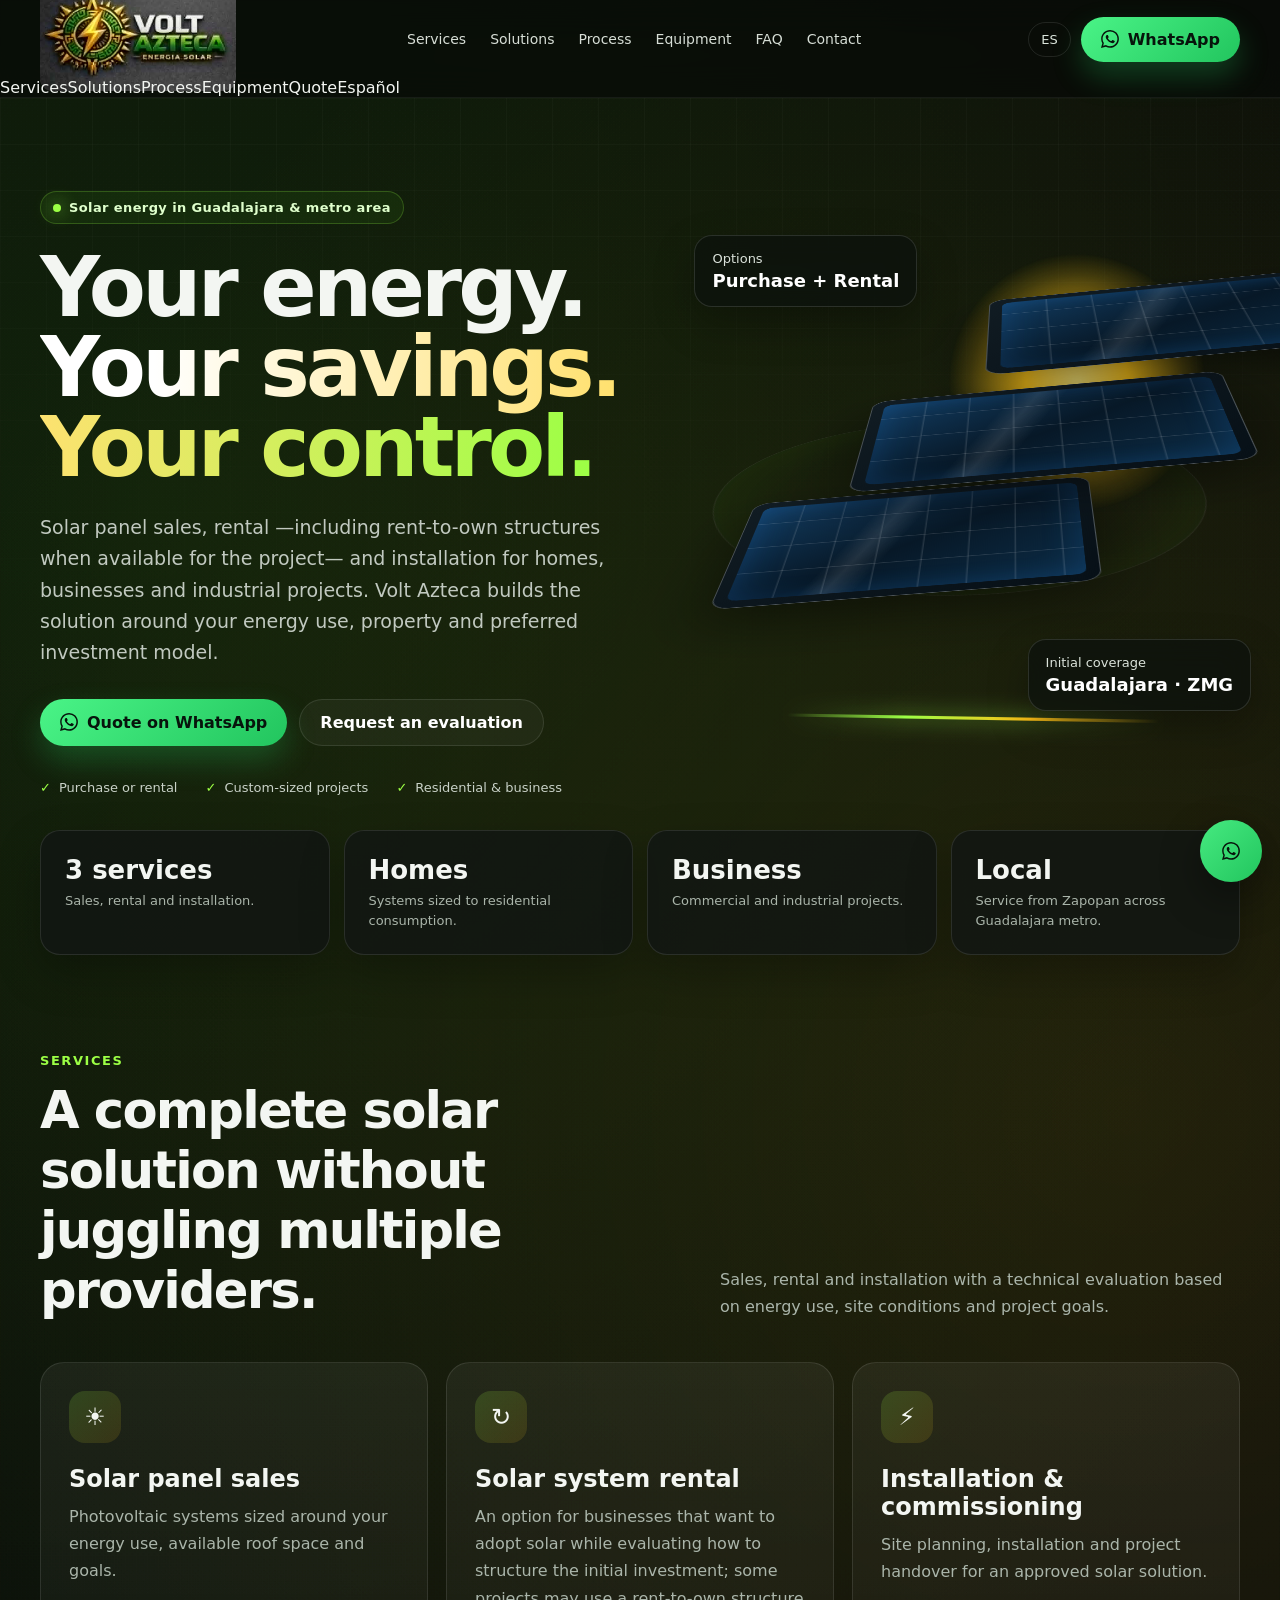
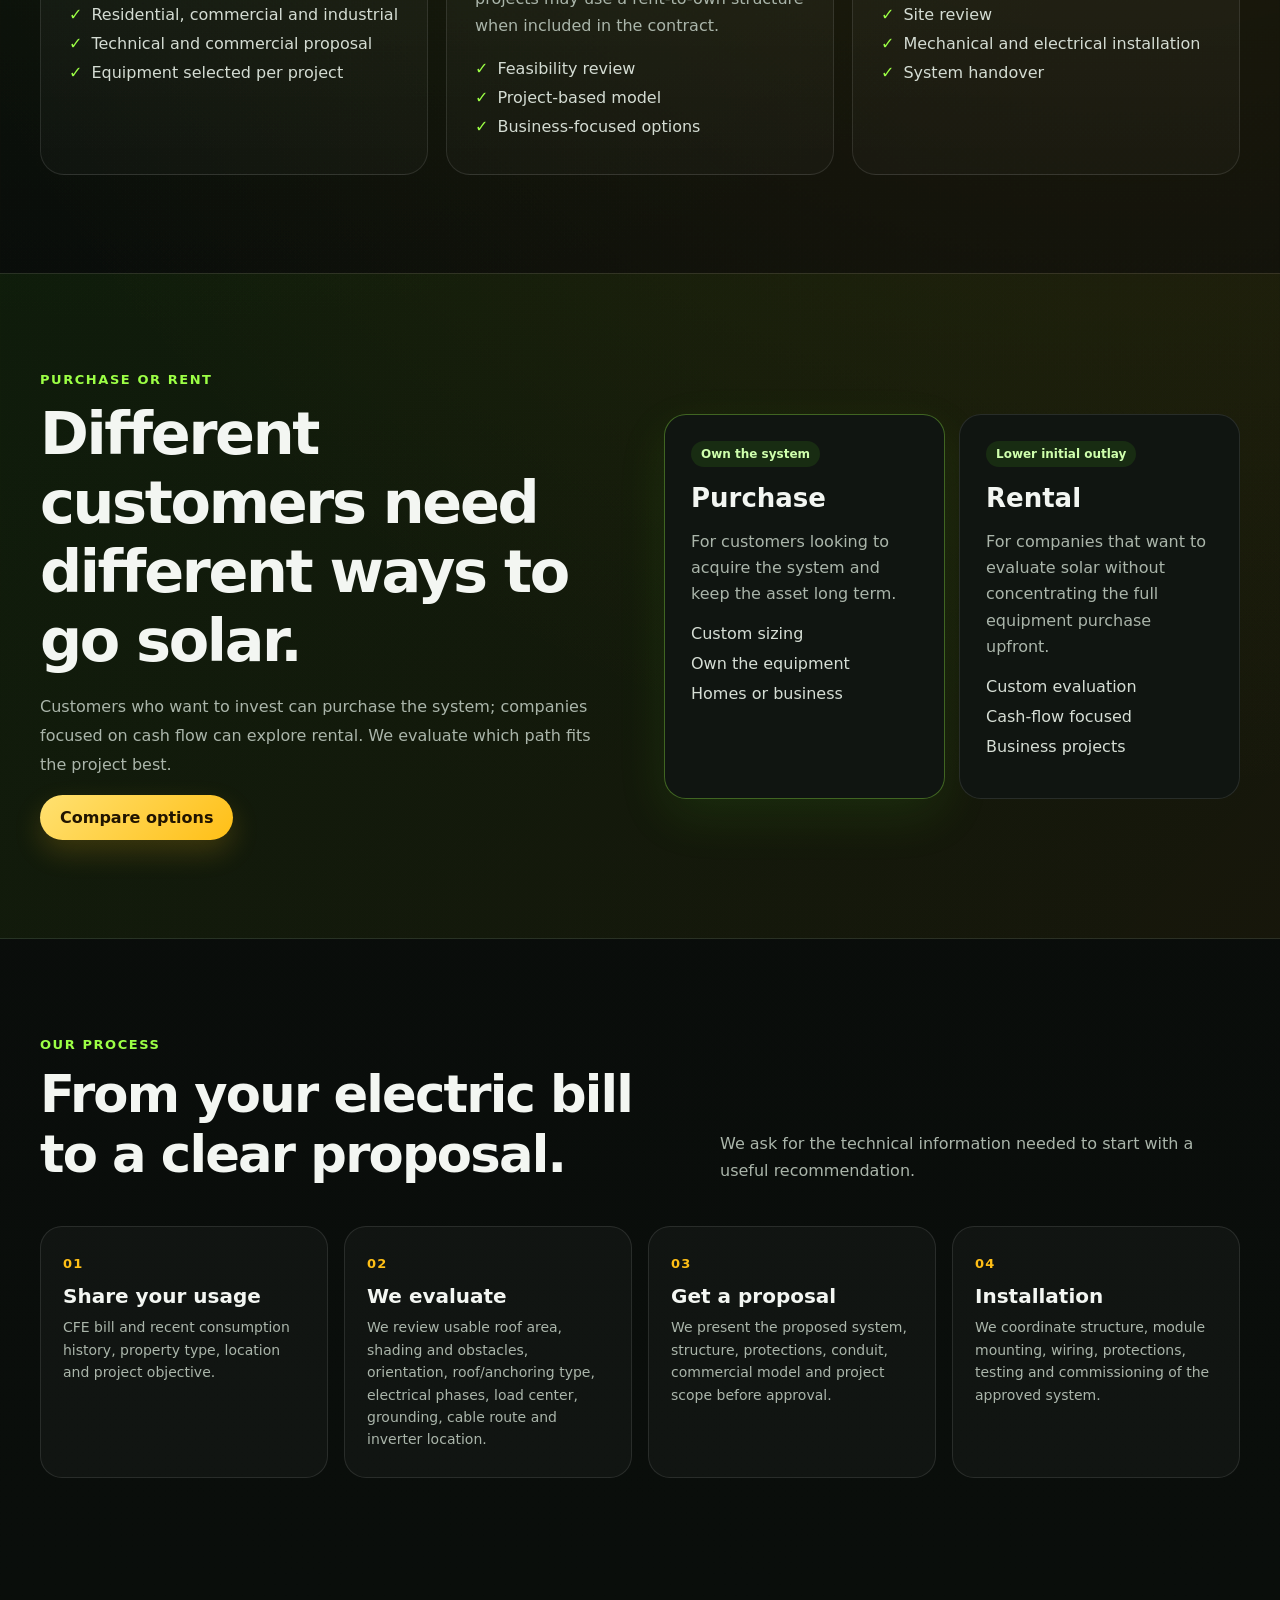
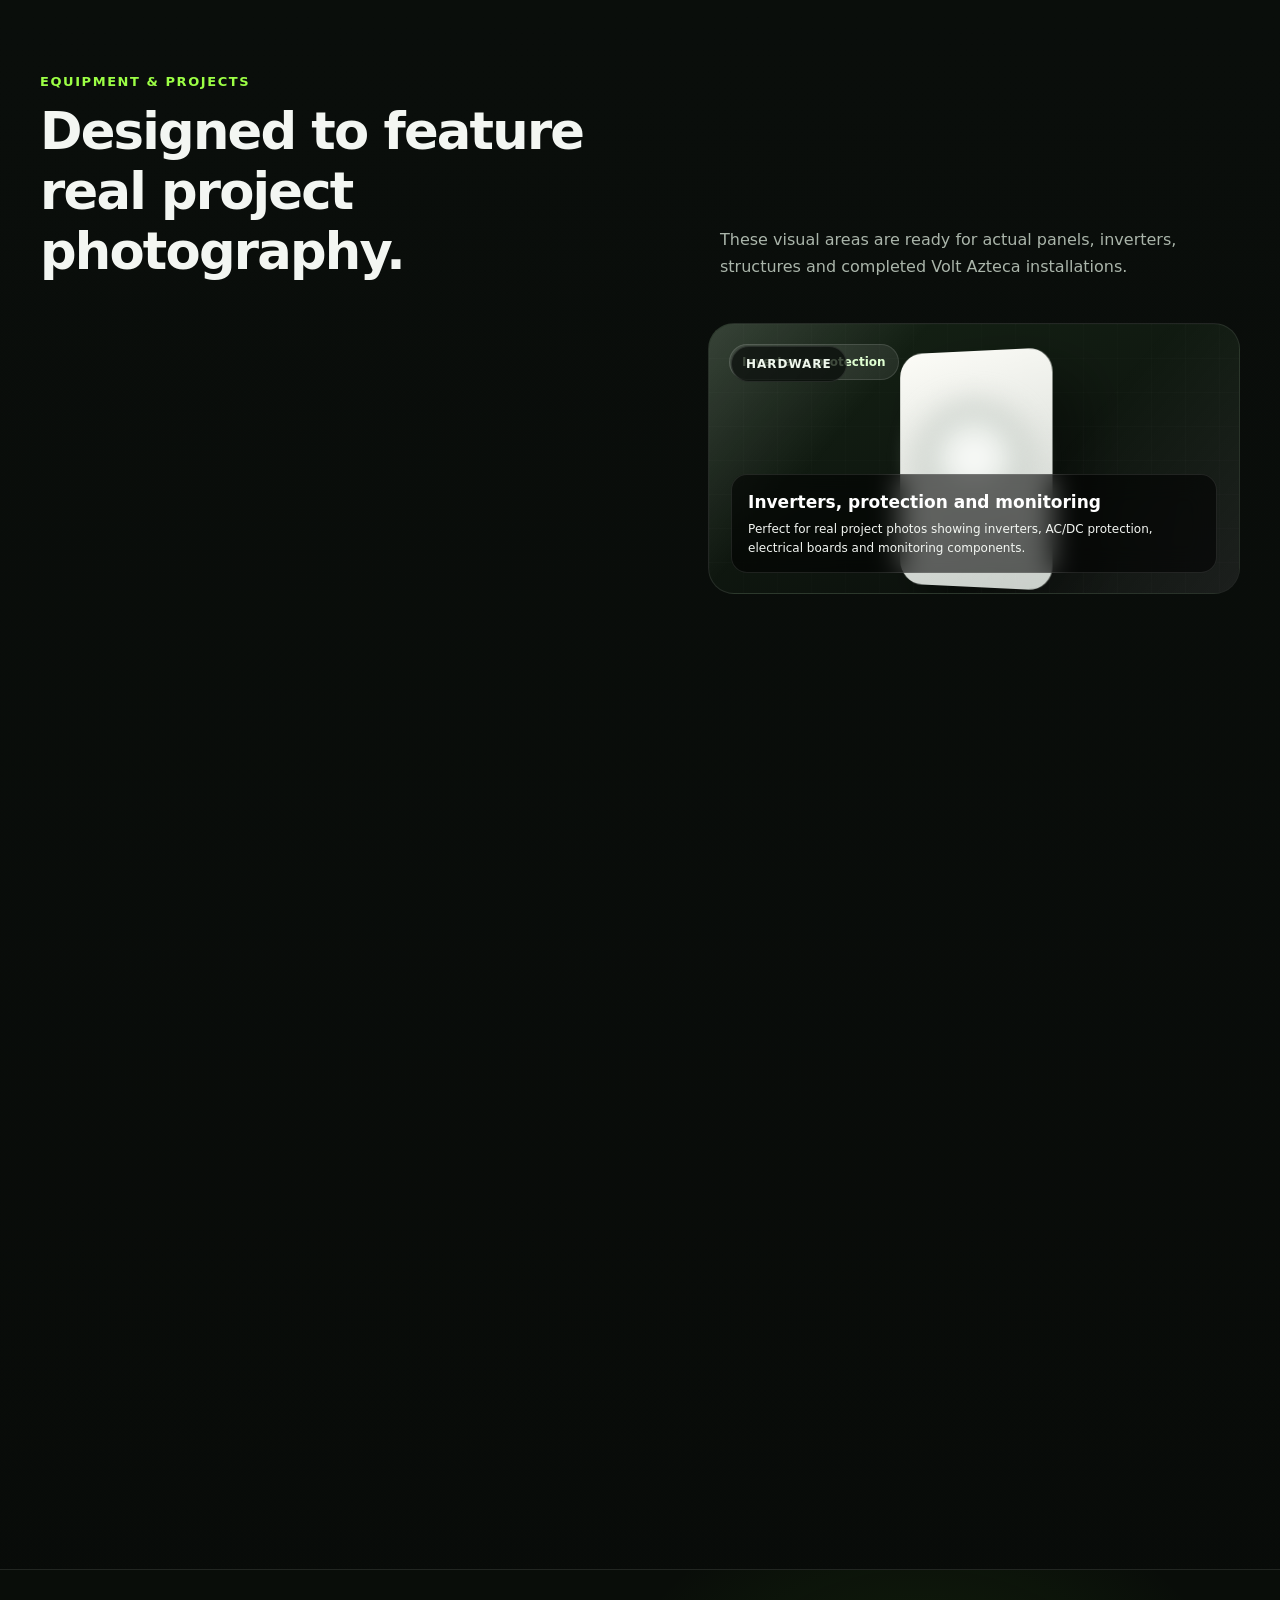
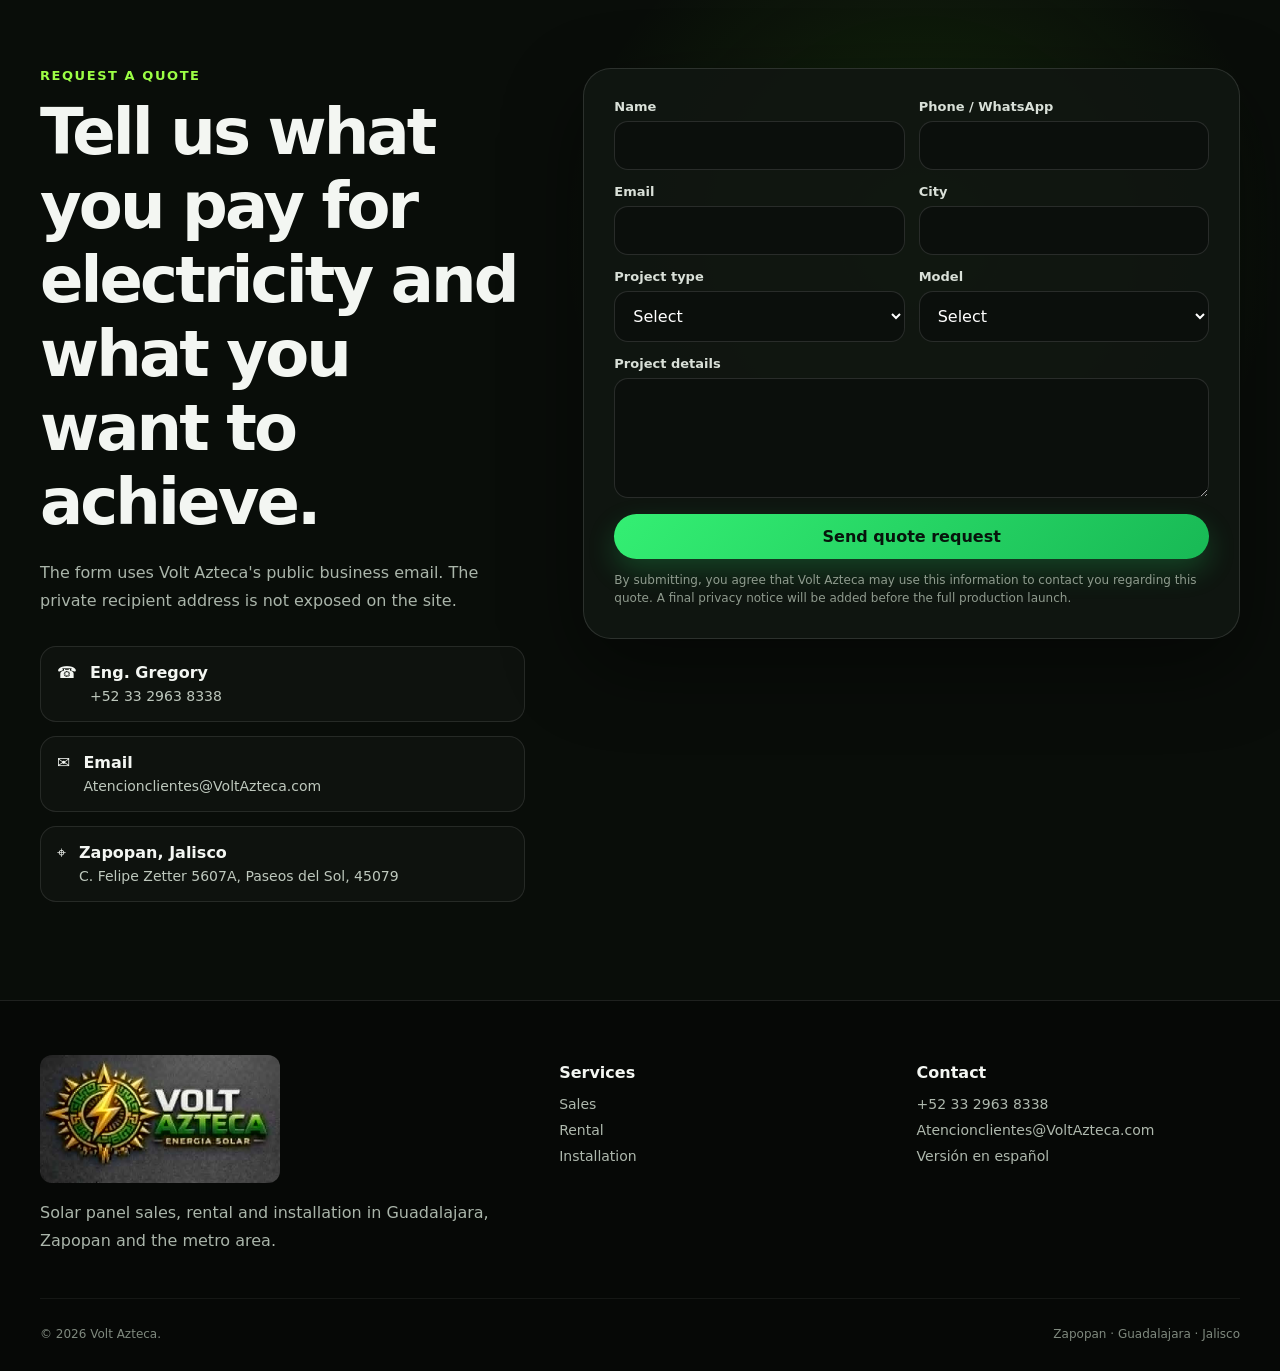
==== commit a02b8eb4: "fix: responsive layout and stabilize Pages deployment" ====
--- a/en/index.html
+++ b/en/index.html
@@ -10,7 +10,7 @@
 <script type="application/ld+json">{"@context":"https://schema.org","@type":"LocalBusiness","name":"Volt Azteca","description":"Solar energy system sales, rental and installation in Guadalajara and the metro area.","url":"https://gregory95214.github.io/volt-azteca-web/en/","image":"https://gregory95214.github.io/volt-azteca-web/assets/og-volt-azteca.jpg","telephone":"+52 33 2963 8338","email":"Atencionclientes@VoltAzteca.com","address":{"@type":"PostalAddress","streetAddress":"C. Felipe Zetter 5607A","addressLocality":"Zapopan","addressRegion":"Jalisco","postalCode":"45079","addressCountry":"MX"},"areaServed":["Guadalajara","Zapopan","Jalisco"]}</script>
 </head>
 <body><a class="skip" href="#content">Skip to content</a><header class="site-header"><div class="container nav"><a class="brand" href="#home"><img src="../assets/volt-azteca-logo.jpg" alt="Volt Azteca Solar Energy"></a><nav class="nav-links"><a href="#services">Services</a><a href="#solutions">Solutions</a><a href="#process">Process</a><a href="#equipment">Equipment</a><a href="#faq">FAQ</a><a href="#contact">Contact</a></nav><div class="nav-actions"><a class="lang-link" href="../es/" hreflang="es-MX">ES</a><a class="btn btn-primary btn-whatsapp" href="https://wa.me/523329638338?text=Hello%20Volt%20Azteca%2C%20I%20want%20a%20solar%20quote" rel="noopener" data-track="nav_whatsapp"><span class="btn-icon" aria-hidden="true"><svg viewBox="0 0 24 24"><path d="M20.52 3.48A11.86 11.86 0 0 0 12.06 0C5.53 0 .22 5.31.22 11.84c0 2.08.54 4.1 1.57 5.88L0 24l6.45-1.69a11.8 11.8 0 0 0 5.61 1.43h.01c6.52 0 11.83-5.31 11.83-11.84 0-3.16-1.23-6.13-3.38-8.42Zm-8.46 18.26h-.01a9.84 9.84 0 0 1-5.01-1.37l-.36-.21-3.83 1 1.02-3.73-.23-.38a9.8 9.8 0 0 1-1.51-5.21C2.13 6.42 6.65 1.9 12.06 1.9c2.63 0 5.1 1.02 6.96 2.89a9.77 9.77 0 0 1 2.88 6.96c0 5.42-4.42 9.99-9.84 9.99Zm5.4-7.42c-.29-.15-1.72-.85-1.99-.95-.26-.1-.45-.15-.64.15-.19.29-.74.95-.9 1.14-.17.19-.34.22-.63.07-.29-.15-1.24-.46-2.36-1.48-.87-.77-1.45-1.73-1.62-2.02-.17-.29-.02-.45.13-.6.14-.14.29-.34.43-.5.14-.17.19-.29.29-.48.1-.19.05-.36-.02-.5-.07-.15-.64-1.55-.88-2.12-.23-.55-.46-.48-.64-.49h-.55c-.19 0-.5.07-.76.36-.26.29-1 1-.99 2.44 0 1.44 1.04 2.83 1.19 3.03.14.19 2.05 3.13 5.06 4.39.71.31 1.26.49 1.69.63.71.22 1.36.19 1.87.12.57-.09 1.72-.7 1.97-1.37.24-.67.24-1.25.17-1.37-.07-.12-.26-.19-.55-.34Z"></path></svg></span>WhatsApp</a><button class="mobile-menu" aria-label="Open menu" aria-expanded="false">☰</button></div></div><nav class="mobile-panel"><a href="#services">Services</a><a href="#solutions">Solutions</a><a href="#process">Process</a><a href="#equipment">Equipment</a><a href="#contact">Quote</a><a href="../es/">Español</a></nav></header>
-<main id="content"><section class="hero" id="home"><div class="container hero-grid"><div><span class="eyebrow"><span class="eyebrow-dot"></span>Solar energy in Guadalajara & metro area</span><h1>Your energy. <span class="gradient-text">Your savings. Your control.</span></h1><p>Solar panel sales, rental —including rent-to-own structures when available for the project— and installation for homes, businesses and industrial projects. Volt Azteca builds the solution around your energy use, property and preferred investment model.</p><div class="hero-actions"><a class="btn btn-primary btn-whatsapp" href="https://wa.me/523329638338?text=Hello%20Volt%20Azteca%2C%20I%20want%20a%20solar%20quote" rel="noopener" data-track="hero_whatsapp_primary"><span class="btn-icon" aria-hidden="true"><svg viewBox="0 0 24 24"><path d="M20.52 3.48A11.86 11.86 0 0 0 12.06 0C5.53 0 .22 5.31.22 11.84c0 2.08.54 4.1 1.57 5.88L0 24l6.45-1.69a11.8 11.8 0 0 0 5.61 1.43h.01c6.52 0 11.83-5.31 11.83-11.84 0-3.16-1.23-6.13-3.38-8.42Zm-8.46 18.26h-.01a9.84 9.84 0 0 1-5.01-1.37l-.36-.21-3.83 1 1.02-3.73-.23-.38a9.8 9.8 0 0 1-1.51-5.21C2.13 6.42 6.65 1.9 12.06 1.9c2.63 0 5.1 1.02 6.96 2.89a9.77 9.77 0 0 1 2.88 6.96c0 5.42-4.42 9.99-9.84 9.99Zm5.4-7.42c-.29-.15-1.72-.85-1.99-.95-.26-.1-.45-.15-.64.15-.19.29-.74.95-.9 1.14-.17.19-.34.22-.63.07-.29-.15-1.24-.46-2.36-1.48-.87-.77-1.45-1.73-1.62-2.02-.17-.29-.02-.45.13-.6.14-.14.29-.34.43-.5.14-.17.19-.29.29-.48.1-.19.05-.36-.02-.5-.07-.15-.64-1.55-.88-2.12-.23-.55-.46-.48-.64-.49h-.55c-.19 0-.5.07-.76.36-.26.29-1 1-.99 2.44 0 1.44 1.04 2.83 1.19 3.03.14.19 2.05 3.13 5.06 4.39.71.31 1.26.49 1.69.63.71.22 1.36.19 1.87.12.57-.09 1.72-.7 1.97-1.37.24-.67.24-1.25.17-1.37-.07-.12-.26-.19-.55-.34Z"></path></svg></span>Quote on WhatsApp</a><a class="btn btn-ghost" href="https://wa.me/523329638338?text=Hello%20Volt%20Azteca%2C%20I%20want%20a%20solar%20quote" rel="noopener" data-track="hero_whatsapp">WhatsApp · +52 33 2963 8338</a></div><div class="trust-row"><span class="trust-item"><span class="check">✓</span>Purchase or rental</span><span class="trust-item"><span class="check">✓</span>Custom-sized projects</span><span class="trust-item"><span class="check">✓</span>Residential & business</span></div></div><div class="hero-visual" aria-hidden="true"><div class="sun-glow"></div><div class="orbit"></div><div class="solar-stage"><div class="panel p1"></div><div class="panel p2"></div><div class="panel p3"></div><div class="energy-line"></div></div><div class="floating-card fc1">Options<b>Purchase + Rental</b></div><div class="floating-card fc2">Initial coverage<b>Guadalajara · ZMG</b></div></div></div></section>
+<main id="content"><section class="hero" id="home"><div class="container hero-grid"><div><span class="eyebrow"><span class="eyebrow-dot"></span>Solar energy in Guadalajara & metro area</span><h1>Your energy. <span class="gradient-text">Your savings. Your control.</span></h1><p>Solar panel sales, rental —including rent-to-own structures when available for the project— and installation for homes, businesses and industrial projects. Volt Azteca builds the solution around your energy use, property and preferred investment model.</p><div class="hero-actions"><a class="btn btn-primary btn-whatsapp" href="https://wa.me/523329638338?text=Hello%20Volt%20Azteca%2C%20I%20want%20a%20solar%20quote" rel="noopener" data-track="hero_whatsapp_primary"><span class="btn-icon" aria-hidden="true"><svg viewBox="0 0 24 24"><path d="M20.52 3.48A11.86 11.86 0 0 0 12.06 0C5.53 0 .22 5.31.22 11.84c0 2.08.54 4.1 1.57 5.88L0 24l6.45-1.69a11.8 11.8 0 0 0 5.61 1.43h.01c6.52 0 11.83-5.31 11.83-11.84 0-3.16-1.23-6.13-3.38-8.42Zm-8.46 18.26h-.01a9.84 9.84 0 0 1-5.01-1.37l-.36-.21-3.83 1 1.02-3.73-.23-.38a9.8 9.8 0 0 1-1.51-5.21C2.13 6.42 6.65 1.9 12.06 1.9c2.63 0 5.1 1.02 6.96 2.89a9.77 9.77 0 0 1 2.88 6.96c0 5.42-4.42 9.99-9.84 9.99Zm5.4-7.42c-.29-.15-1.72-.85-1.99-.95-.26-.1-.45-.15-.64.15-.19.29-.74.95-.9 1.14-.17.19-.34.22-.63.07-.29-.15-1.24-.46-2.36-1.48-.87-.77-1.45-1.73-1.62-2.02-.17-.29-.02-.45.13-.6.14-.14.29-.34.43-.5.14-.17.19-.29.29-.48.1-.19.05-.36-.02-.5-.07-.15-.64-1.55-.88-2.12-.23-.55-.46-.48-.64-.49h-.55c-.19 0-.5.07-.76.36-.26.29-1 1-.99 2.44 0 1.44 1.04 2.83 1.19 3.03.14.19 2.05 3.13 5.06 4.39.71.31 1.26.49 1.69.63.71.22 1.36.19 1.87.12.57-.09 1.72-.7 1.97-1.37.24-.67.24-1.25.17-1.37-.07-.12-.26-.19-.55-.34Z"></path></svg></span>Quote on WhatsApp</a><a class="btn btn-ghost" href="#contact" data-track="hero_form">Request an evaluation</a></div><div class="trust-row"><span class="trust-item"><span class="check">✓</span>Purchase or rental</span><span class="trust-item"><span class="check">✓</span>Custom-sized projects</span><span class="trust-item"><span class="check">✓</span>Residential & business</span></div></div><div class="hero-visual" aria-hidden="true"><div class="sun-glow"></div><div class="orbit"></div><div class="solar-stage"><div class="panel p1"></div><div class="panel p2"></div><div class="panel p3"></div><div class="energy-line"></div></div><div class="floating-card fc1">Options<b>Purchase + Rental</b></div><div class="floating-card fc2">Initial coverage<b>Guadalajara · ZMG</b></div></div></div></section>
 <div class="container stats reveal"><div class="stat"><strong>3 services</strong><span>Sales, rental and installation.</span></div><div class="stat"><strong>Homes</strong><span>Systems sized to residential consumption.</span></div><div class="stat"><strong>Business</strong><span>Commercial and industrial projects.</span></div><div class="stat"><strong>Local</strong><span>Service from Zapopan across Guadalajara metro.</span></div></div>
 <section id="services"><div class="container"><div class="section-head reveal"><div><div class="kicker">Services</div><h2>A complete solar solution without juggling multiple providers.</h2></div><p>Sales, rental and installation with a technical evaluation based on energy use, site conditions and project goals.</p></div><div class="cards"><article class="card reveal"><div class="card-icon">☀</div><h3>Solar panel sales</h3><p>Photovoltaic systems sized around your energy use, available roof space and goals.</p><ul><li>Residential, commercial and industrial</li><li>Technical and commercial proposal</li><li>Equipment selected per project</li></ul></article><article class="card reveal"><div class="card-icon">↻</div><h3>Solar system rental</h3><p>An option for businesses that want to adopt solar while evaluating how to structure the initial investment; some projects may use a rent-to-own structure when included in the contract.</p><ul><li>Feasibility review</li><li>Project-based model</li><li>Business-focused options</li></ul></article><article class="card reveal"><div class="card-icon">⚡</div><h3>Installation & commissioning</h3><p>Site planning, installation and project handover for an approved solar solution.</p><ul><li>Site review</li><li>Mechanical and electrical installation</li><li>System handover</li></ul></article></div></div></section>
 <section class="solution-band" id="solutions"><div class="container split"><div class="reveal"><div class="kicker">Purchase or rent</div><h2 style="font-size:clamp(36px,4.6vw,60px);letter-spacing:-.04em;margin:0 0 18px">Different customers need different ways to go solar.</h2><p style="color:var(--muted);line-height:1.8">Customers who want to invest can purchase the system; companies focused on cash flow can explore rental. We evaluate which path fits the project best.</p><a class="btn btn-gold" href="#contact" data-track="compare_quote">Compare options</a></div><div class="compare reveal"><article class="compare-card featured"><span class="tag">Own the system</span><h3>Purchase</h3><p>For customers looking to acquire the system and keep the asset long term.</p><ul><li>Custom sizing</li><li>Own the equipment</li><li>Homes or business</li></ul></article><article class="compare-card"><span class="tag">Lower initial outlay</span><h3>Rental</h3><p>For companies that want to evaluate solar without concentrating the full equipment purchase upfront.</p><ul><li>Custom evaluation</li><li>Cash-flow focused</li><li>Business projects</li></ul></article></div></div></section>
--- a/assets/styles.css
+++ b/assets/styles.css
@@ -5,6 +5,7 @@
 .gallery-main,.gallery-stack>div{position:relative;border:1px solid var(--line);border-radius:26px;overflow:hidden;background:linear-gradient(160deg,#152315,#090c0a)}
 .gallery-main{min-height:560px}
 .gallery-stack{display:grid;gap:18px}
+.gallery-stack>div{min-height:271px}
 .media-sheen{position:absolute;inset:0;background:linear-gradient(130deg,rgba(255,255,255,.15),transparent 30%,transparent 60%,rgba(255,255,255,.08));pointer-events:none}
 .media-grid{position:absolute;inset:0;background-image:linear-gradient(rgba(255,255,255,.04) 1px,transparent 1px),linear-gradient(90deg,rgba(255,255,255,.04) 1px,transparent 1px);background-size:34px 34px;opacity:.35}
 .equipment-art{position:absolute;inset:0;overflow:hidden}
@@ -21,4 +22,4 @@
 .gallery-label b{display:block;font-size:17px;margin-bottom:5px;color:#fff}
 .gallery-points{display:flex;gap:10px;flex-wrap:wrap;margin-top:10px}
 .gallery-points span{padding:6px 10px;border-radius:999px;background:rgba(255,255,255,.08);border:1px solid rgba(255,255,255,.08);font-size:11px;font-weight:700;color:#e2eadf}
-.gallery-stack .gallery-label{font-size:12px}.quote-section{background:radial-gradient(circle at 72% 26%,rgba(86,211,25,.15),transparent 30%),#090d09;border-top:1px solid var(--line)}.quote-grid{display:grid;grid-template-columns:.85fr 1.15fr;gap:58px;align-items:start}.quote-copy h2{font-size:clamp(40px,5vw,64px);letter-spacing:-.045em;margin:0 0 20px}.quote-copy p{color:var(--muted);line-height:1.8}.contact-list{display:grid;gap:14px;margin-top:30px}.contact-item{display:flex;gap:13px;align-items:flex-start;padding:16px;border:1px solid var(--line);border-radius:16px;background:rgba(255,255,255,.025)}.contact-item strong{display:block;margin-bottom:4px}.contact-item span,.contact-item a{color:#bec8bd;font-size:14px}.form-card{padding:30px;border-radius:28px;background:rgba(17,22,18,.92);border:1px solid rgba(255,255,255,.12);box-shadow:var(--shadow)}.form-grid{display:grid;grid-template-columns:1fr 1fr;gap:14px}.field{display:grid;gap:7px}.field.full{grid-column:1/-1}.field label{font-size:13px;color:#d9e0d8;font-weight:700}.field input,.field select,.field textarea{width:100%;border:1px solid rgba(255,255,255,.12);border-radius:14px;background:#0b0f0c;color:#fff;padding:14px 14px;outline:none;transition:.2s ease}.field input:focus,.field select:focus,.field textarea:focus{border-color:rgba(156,255,69,.5);box-shadow:0 0 0 3px rgba(86,211,25,.08)}.field textarea{min-height:120px;resize:vertical}.form-note{font-size:12px;color:#8f9b8e;line-height:1.55;margin:12px 0 0}.form-card .btn{width:100%;margin-top:16px}.faq{display:grid;gap:10px;max-width:900px;margin:auto}.faq details{border:1px solid var(--line);border-radius:18px;background:rgba(255,255,255,.025);padding:0 20px}.faq summary{cursor:pointer;padding:20px 0;font-weight:800;list-style:none}.faq summary::-webkit-details-marker{display:none}.faq p{color:var(--muted);line-height:1.7;padding:0 0 20px;margin:0}.map-card{border-radius:28px;border:1px solid var(--line);overflow:hidden;background:linear-gradient(145deg,#121713,#090c0a);display:grid;grid-template-columns:1fr 1fr}.map-copy{padding:34px}.map-copy h3{font-size:30px;margin:0 0 10px}.map-copy p{color:var(--muted);line-height:1.7}.map-art{min-height:310px;position:relative;background:linear-gradient(140deg,#1a211a,#0b100c)}.map-art::before,.map-art::after{content:"";position:absolute;border-radius:50%;border:1px dashed rgba(156,255,69,.25)}.map-art::before{width:260px;height:260px;left:18%;top:8%}.map-art::after{width:150px;height:150px;right:12%;bottom:6%}.pin{position:absolute;left:50%;top:46%;transform:translate(-50%,-50%);width:34px;height:34px;border-radius:50% 50% 50% 0;background:var(--gold);rotate:-45deg;box-shadow:0 0 0 9px rgba(255,191,22,.10),0 0 50px rgba(255,191,22,.22)}.pin::after{content:"";position:absolute;width:10px;height:10px;background:#1b1404;border-radius:50%;left:12px;top:12px}footer{padding:54px 0 30px;border-top:1px solid var(--line);background:#060806}.footer-grid{display:grid;grid-template-columns:1.2fr .8fr .8fr;gap:34px}.footer-brand img{width:240px;border-radius:12px}.footer-brand p{color:var(--muted);max-width:460px;line-height:1.7}.footer-col h4{margin:8px 0 14px}.footer-col a{display:block;color:#aeb8ad;margin:10px 0;font-size:14px}.copyright{display:flex;justify-content:space-between;gap:20px;color:#7f897e;font-size:12px;padding-top:28px;margin-top:28px;border-top:1px solid rgba(255,255,255,.06)}.whatsapp-float{position:fixed;right:18px;bottom:18px;z-index:80;width:62px;height:62px;border-radius:50%;display:grid;place-items:center;background:linear-gradient(135deg,#46ea80,#22c55e);color:#07140c;box-shadow:0 16px 40px rgba(0,0,0,.38);transition:.2s ease}.whatsapp-float svg{width:28px;height:28px;fill:currentColor}.whatsapp-float:hover{transform:scale(1.06)}.reveal{opacity:0;transform:translateY(26px);transition:opacity .8s ease,transform .8s ease}.reveal.visible{opacity:1;transform:none}@keyframes float{0%,100%{transform:translateY(0)}50%{transform:translateY(-12px)}}@keyframes pulse{0%,100%{opacity:.45;transform:scaleX(.88)}50%{opacity:1;transform:scaleX(1)}}@media (prefers-reduced-motion:reduce){*{scroll-behavior:auto!important;animation:none!important;transition:none!important}.reveal{opacity:1;transform:none}}@media(max-width:980px){.nav-links{display:none}.mobile-menu{display:block}.nav-actions .btn{display:none}.hero{min-height:auto}.hero-grid,.split,.quote-grid,.map-card{grid-template-columns:1fr}.hero-visual{min-height:500px}.stats{grid-template-columns:1fr 1fr;margin-top:0}.cards{grid-template-columns:1fr}.process{grid-template-columns:1fr 1fr}.visual-gallery{grid-template-columns:1fr}.gallery-main{min-height:430px}.footer-grid{grid-template-columns:1fr 1fr}.footer-brand{grid-column:1/-1}.mobile-panel{display:none;position:absolute;top:78px;left:0;right:0;background:#090d0a;border-bottom:1px solid var(--line);padding:18px 16px}.mobile-panel.open{display:grid;gap:8px}.mobile-panel a{padding:12px;border-radius:12px;background:rgba(255,255,255,.03)}}@media(max-width:620px){.container{width:min(calc(100% - 22px),var(--max))}.nav{height:70px}.brand img{width:170px}.hero{padding-top:58px}.hero p{font-size:17px}.hero-visual{min-height:410px}.panel{width:260px;height:160px}.p1{left:0;top:150px}.p2{left:22%;top:95px}.p3{left:42%;top:45px}.sun-glow{width:180px;height:180px}.floating-card{font-size:11px}.fc2{right:0}.stats{grid-template-columns:1fr}.section-head{display:block}.section-head p{margin-top:16px}.compare,.process,.form-grid{grid-template-columns:1fr}.field.full{grid-column:auto}.gallery-main{min-height:360px}.footer-grid{grid-template-columns:1fr}.copyright{display:block}.copyright span{display:block;margin-top:8px}}+.gallery-stack .gallery-label{font-size:12px}.quote-section{background:radial-gradient(circle at 72% 26%,rgba(86,211,25,.15),transparent 30%),#090d09;border-top:1px solid var(--line)}.quote-grid{display:grid;grid-template-columns:.85fr 1.15fr;gap:58px;align-items:start}.quote-copy h2{font-size:clamp(40px,5vw,64px);letter-spacing:-.045em;margin:0 0 20px}.quote-copy p{color:var(--muted);line-height:1.8}.contact-list{display:grid;gap:14px;margin-top:30px}.contact-item{display:flex;gap:13px;align-items:flex-start;padding:16px;border:1px solid var(--line);border-radius:16px;background:rgba(255,255,255,.025)}.contact-item strong{display:block;margin-bottom:4px}.contact-item span,.contact-item a{color:#bec8bd;font-size:14px}.form-card{padding:30px;border-radius:28px;background:rgba(17,22,18,.92);border:1px solid rgba(255,255,255,.12);box-shadow:var(--shadow)}.form-grid{display:grid;grid-template-columns:1fr 1fr;gap:14px}.field{display:grid;gap:7px}.field.full{grid-column:1/-1}.field label{font-size:13px;color:#d9e0d8;font-weight:700}.field input,.field select,.field textarea{width:100%;border:1px solid rgba(255,255,255,.12);border-radius:14px;background:#0b0f0c;color:#fff;padding:14px 14px;outline:none;transition:.2s ease}.field input:focus,.field select:focus,.field textarea:focus{border-color:rgba(156,255,69,.5);box-shadow:0 0 0 3px rgba(86,211,25,.08)}.field textarea{min-height:120px;resize:vertical}.form-note{font-size:12px;color:#8f9b8e;line-height:1.55;margin:12px 0 0}.form-card .btn{width:100%;margin-top:16px}.faq{display:grid;gap:10px;max-width:900px;margin:auto}.faq details{border:1px solid var(--line);border-radius:18px;background:rgba(255,255,255,.025);padding:0 20px}.faq summary{cursor:pointer;padding:20px 0;font-weight:800;list-style:none}.faq summary::-webkit-details-marker{display:none}.faq p{color:var(--muted);line-height:1.7;padding:0 0 20px;margin:0}.map-card{border-radius:28px;border:1px solid var(--line);overflow:hidden;background:linear-gradient(145deg,#121713,#090c0a);display:grid;grid-template-columns:1fr 1fr}.map-copy{padding:34px}.map-copy h3{font-size:30px;margin:0 0 10px}.map-copy p{color:var(--muted);line-height:1.7}.map-art{min-height:310px;position:relative;background:linear-gradient(140deg,#1a211a,#0b100c)}.map-art::before,.map-art::after{content:"";position:absolute;border-radius:50%;border:1px dashed rgba(156,255,69,.25)}.map-art::before{width:260px;height:260px;left:18%;top:8%}.map-art::after{width:150px;height:150px;right:12%;bottom:6%}.pin{position:absolute;left:50%;top:46%;transform:translate(-50%,-50%);width:34px;height:34px;border-radius:50% 50% 50% 0;background:var(--gold);rotate:-45deg;box-shadow:0 0 0 9px rgba(255,191,22,.10),0 0 50px rgba(255,191,22,.22)}.pin::after{content:"";position:absolute;width:10px;height:10px;background:#1b1404;border-radius:50%;left:12px;top:12px}footer{padding:54px 0 30px;border-top:1px solid var(--line);background:#060806}.footer-grid{display:grid;grid-template-columns:1.2fr .8fr .8fr;gap:34px}.footer-brand img{width:240px;border-radius:12px}.footer-brand p{color:var(--muted);max-width:460px;line-height:1.7}.footer-col h4{margin:8px 0 14px}.footer-col a{display:block;color:#aeb8ad;margin:10px 0;font-size:14px}.copyright{display:flex;justify-content:space-between;gap:20px;color:#7f897e;font-size:12px;padding-top:28px;margin-top:28px;border-top:1px solid rgba(255,255,255,.06)}.whatsapp-float{position:fixed;right:18px;bottom:18px;z-index:80;width:62px;height:62px;border-radius:50%;display:grid;place-items:center;background:linear-gradient(135deg,#46ea80,#22c55e);color:#07140c;box-shadow:0 16px 40px rgba(0,0,0,.38);transition:.2s ease}.whatsapp-float svg{width:28px;height:28px;fill:currentColor}.whatsapp-float:hover{transform:scale(1.06)}.reveal{opacity:0;transform:translateY(26px);transition:opacity .8s ease,transform .8s ease}.reveal.visible{opacity:1;transform:none}@keyframes float{0%,100%{transform:translateY(0)}50%{transform:translateY(-12px)}}@keyframes pulse{0%,100%{opacity:.45;transform:scaleX(.88)}50%{opacity:1;transform:scaleX(1)}}@media (prefers-reduced-motion:reduce){*{scroll-behavior:auto!important;animation:none!important;transition:none!important}.reveal{opacity:1;transform:none}}@media(max-width:980px){.nav-links{display:none}.mobile-menu{display:block}.nav-actions .btn{display:none}.hero{min-height:auto}.hero-grid,.split,.quote-grid,.map-card{grid-template-columns:1fr}.hero-visual{min-height:500px}.stats{grid-template-columns:1fr 1fr;margin-top:0}.cards{grid-template-columns:1fr}.process{grid-template-columns:1fr 1fr}.visual-gallery{grid-template-columns:1fr}.gallery-main{min-height:430px}.gallery-stack{grid-template-columns:1fr 1fr}.gallery-stack>div{min-height:300px}.footer-grid{grid-template-columns:1fr 1fr}.footer-brand{grid-column:1/-1}.mobile-panel{display:none;position:absolute;top:78px;left:0;right:0;background:#090d0a;border-bottom:1px solid var(--line);padding:18px 16px}.mobile-panel.open{display:grid;gap:8px}.mobile-panel a{padding:12px;border-radius:12px;background:rgba(255,255,255,.03)}}@media(max-width:620px){.container{width:min(calc(100% - 22px),var(--max))}section{padding:72px 0}.nav{height:70px;gap:10px}.brand{min-width:0}.brand img{width:142px}.nav-actions{gap:6px}.lang-link{padding:7px 9px}.mobile-panel{top:70px}.hero{padding-top:48px;padding-bottom:52px}.hero h1{font-size:clamp(42px,12.4vw,52px);line-height:.98}.hero p{font-size:16px}.hero-actions{display:grid;grid-template-columns:1fr}.hero-actions .btn{width:100%}.hero-visual{min-height:370px;overflow:hidden;border-radius:24px}.panel{width:230px;height:145px}.p1{left:-7%;top:152px}.p2{left:17%;top:98px}.p3{left:40%;top:48px}.sun-glow{width:170px;height:170px;right:-3%}.floating-card{font-size:10px;padding:11px 13px}.floating-card b{font-size:15px}.fc1{left:0}.fc2{right:0;bottom:6%}.stats{grid-template-columns:1fr}.section-head{display:block}.section-head p{margin-top:16px}.compare,.process,.form-grid{grid-template-columns:1fr}.field.full{grid-column:auto}.gallery-main{min-height:390px}.gallery-stack{grid-template-columns:1fr}.gallery-stack>div{min-height:300px}.gallery-label{left:14px;right:14px;bottom:14px;padding:12px}.gallery-points{gap:6px}.gallery-points span{font-size:10px}.form-card{padding:22px}.map-copy{padding:24px}.quote-copy h2{font-size:clamp(36px,10vw,48px)}.footer-grid{grid-template-columns:1fr}.copyright{display:block}.copyright span{display:block;margin-top:8px}.whatsapp-float{width:56px;height:56px;right:14px;bottom:14px}}
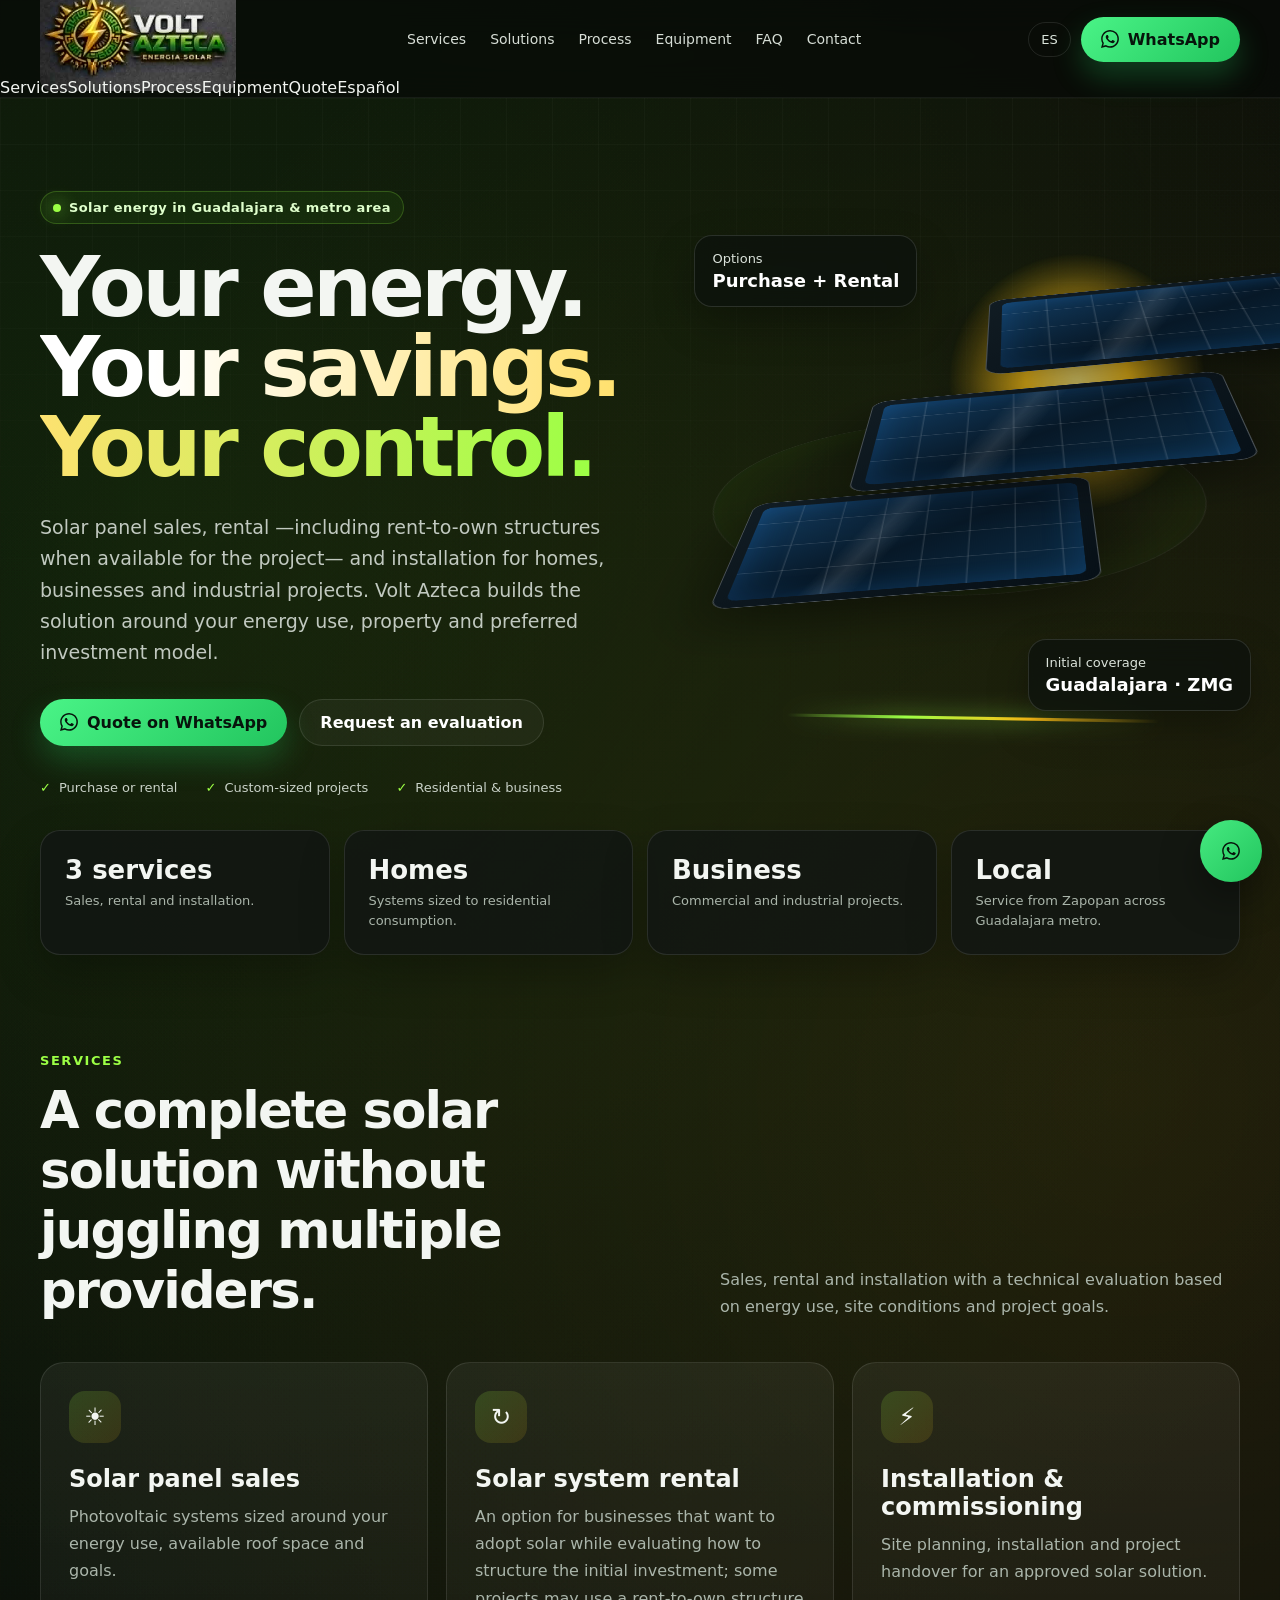
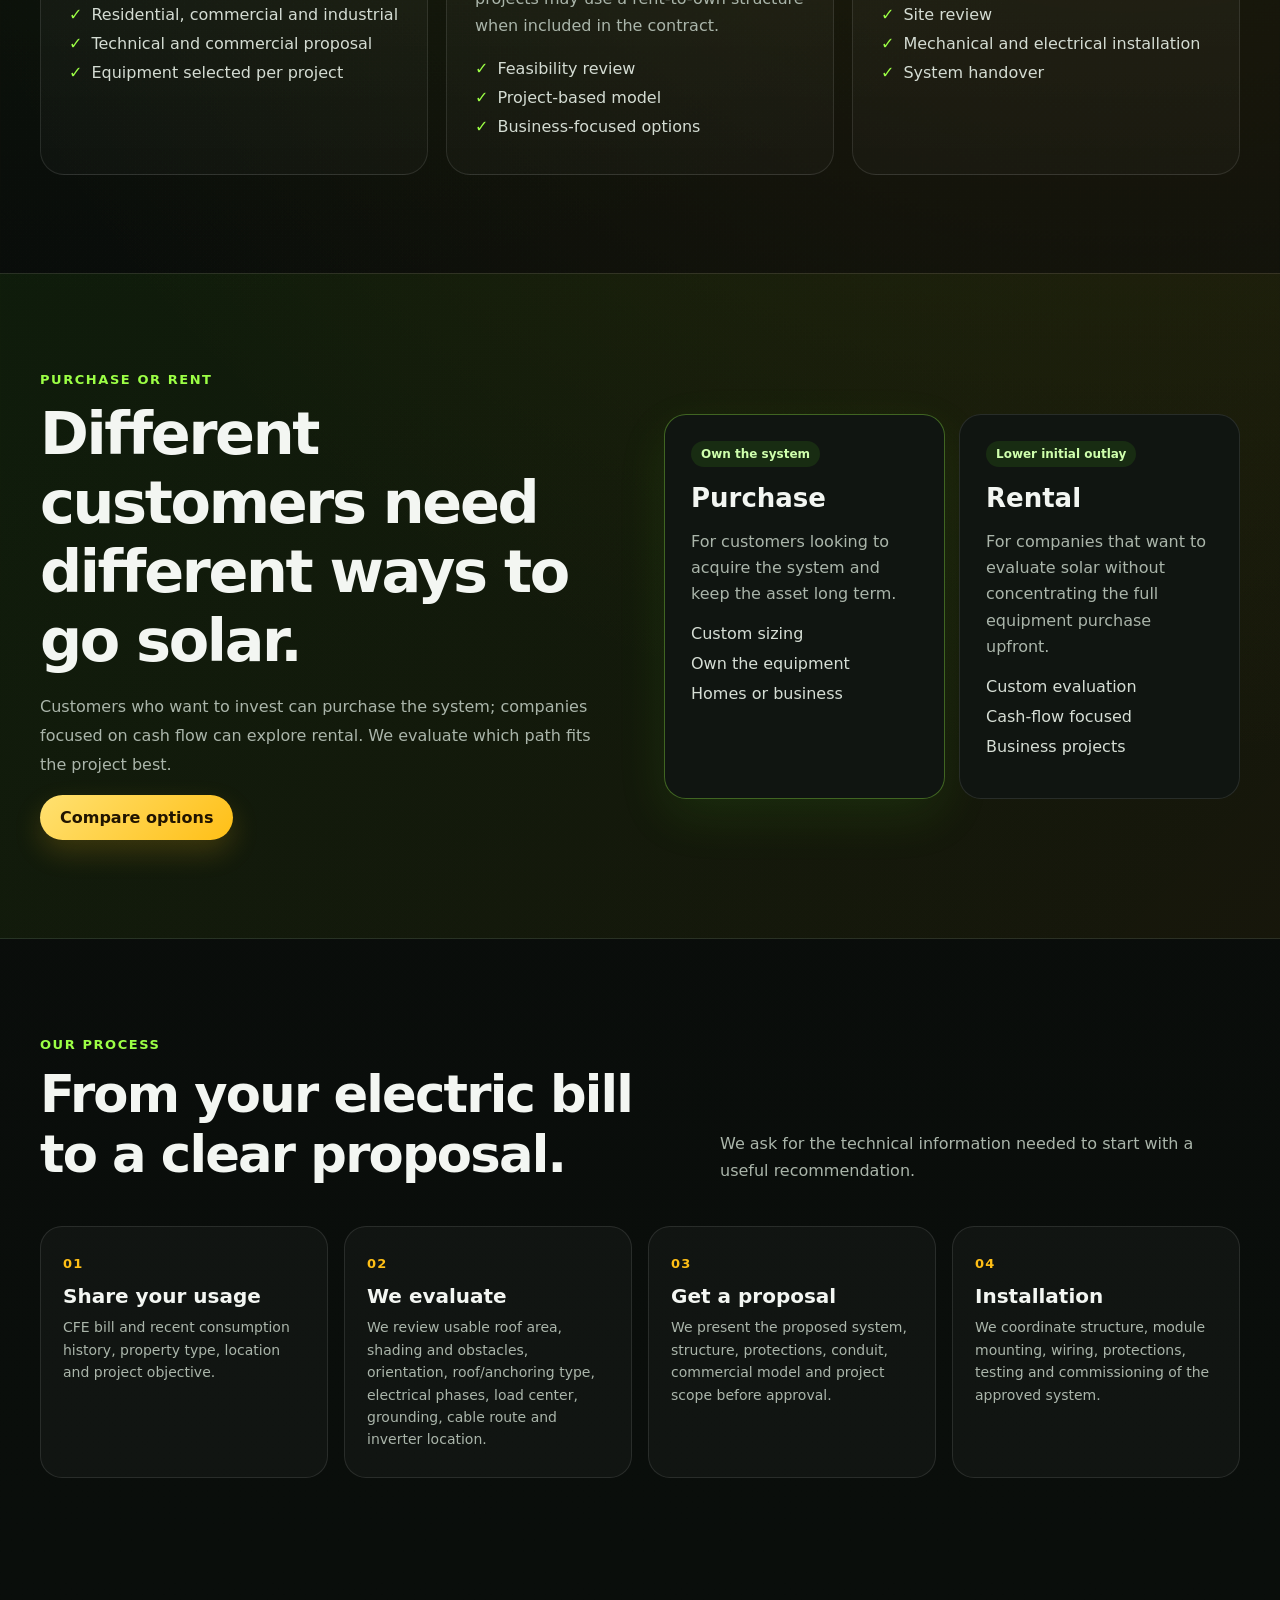
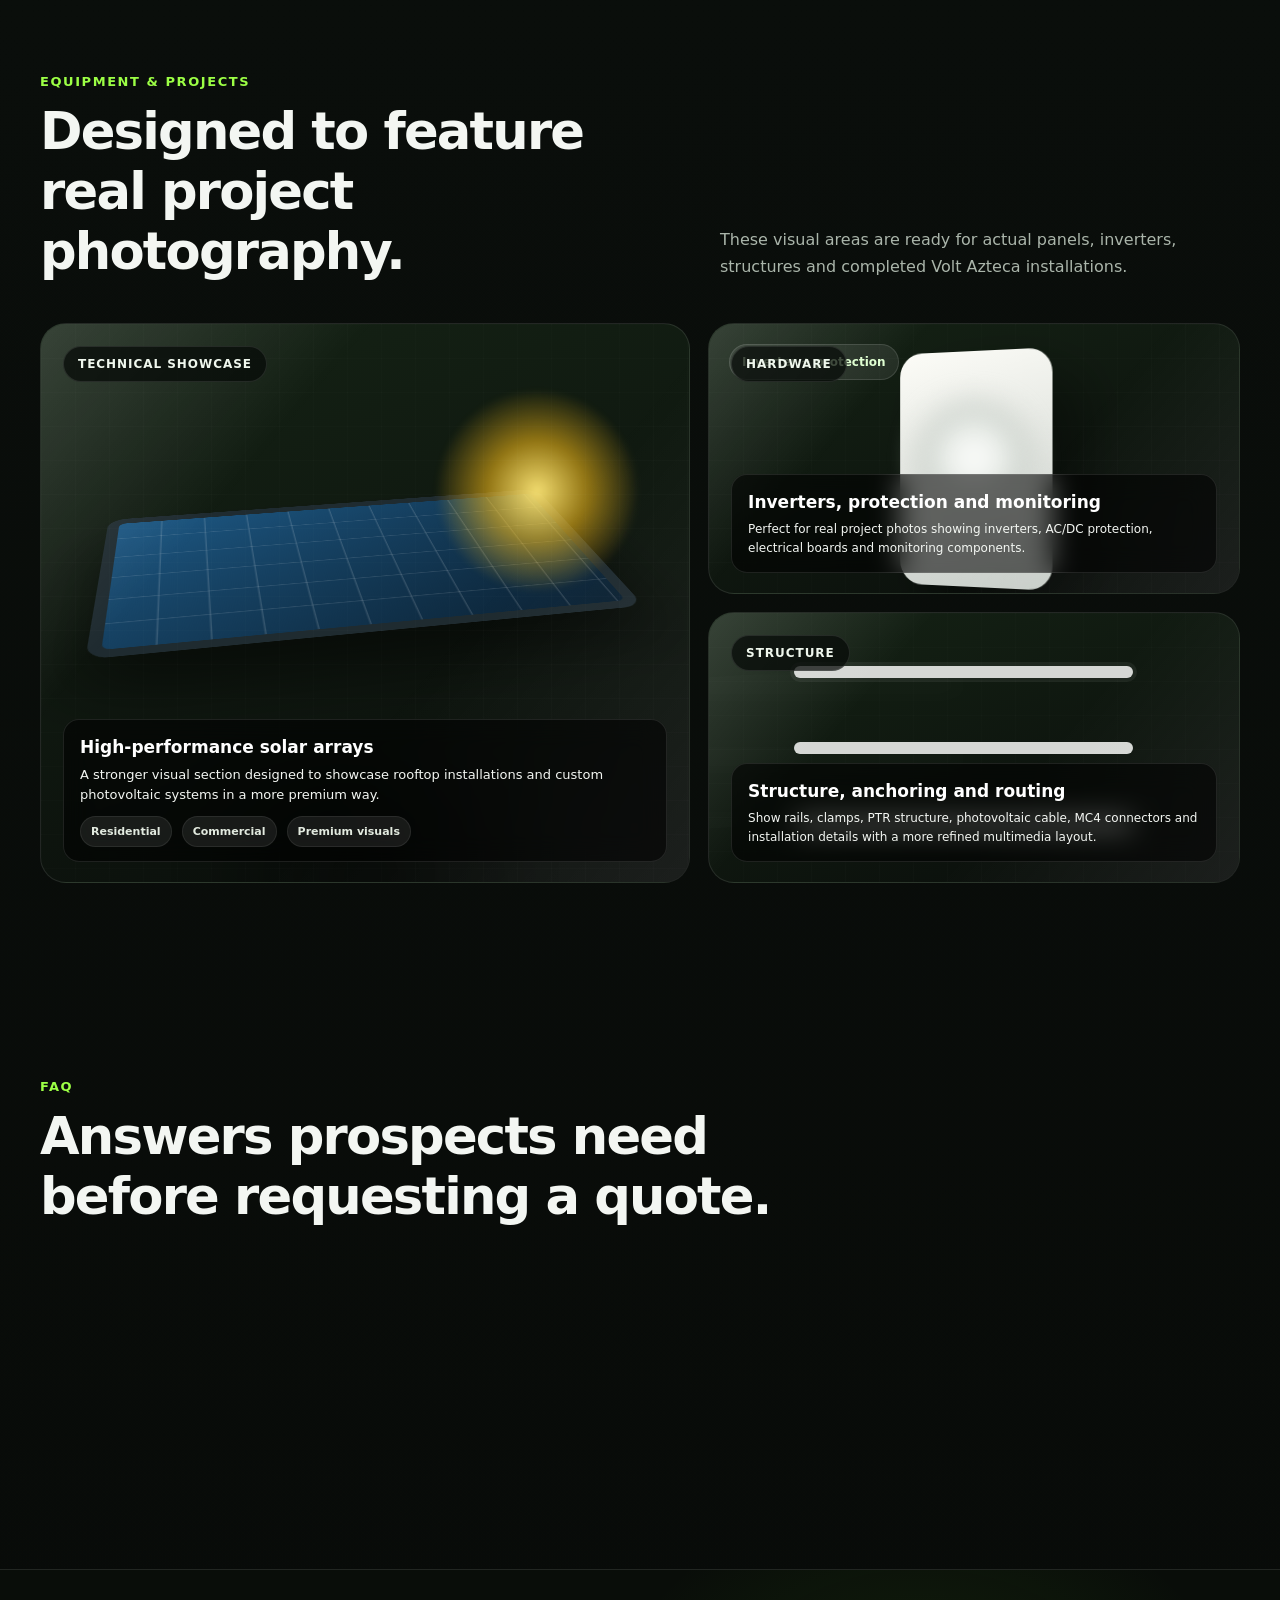
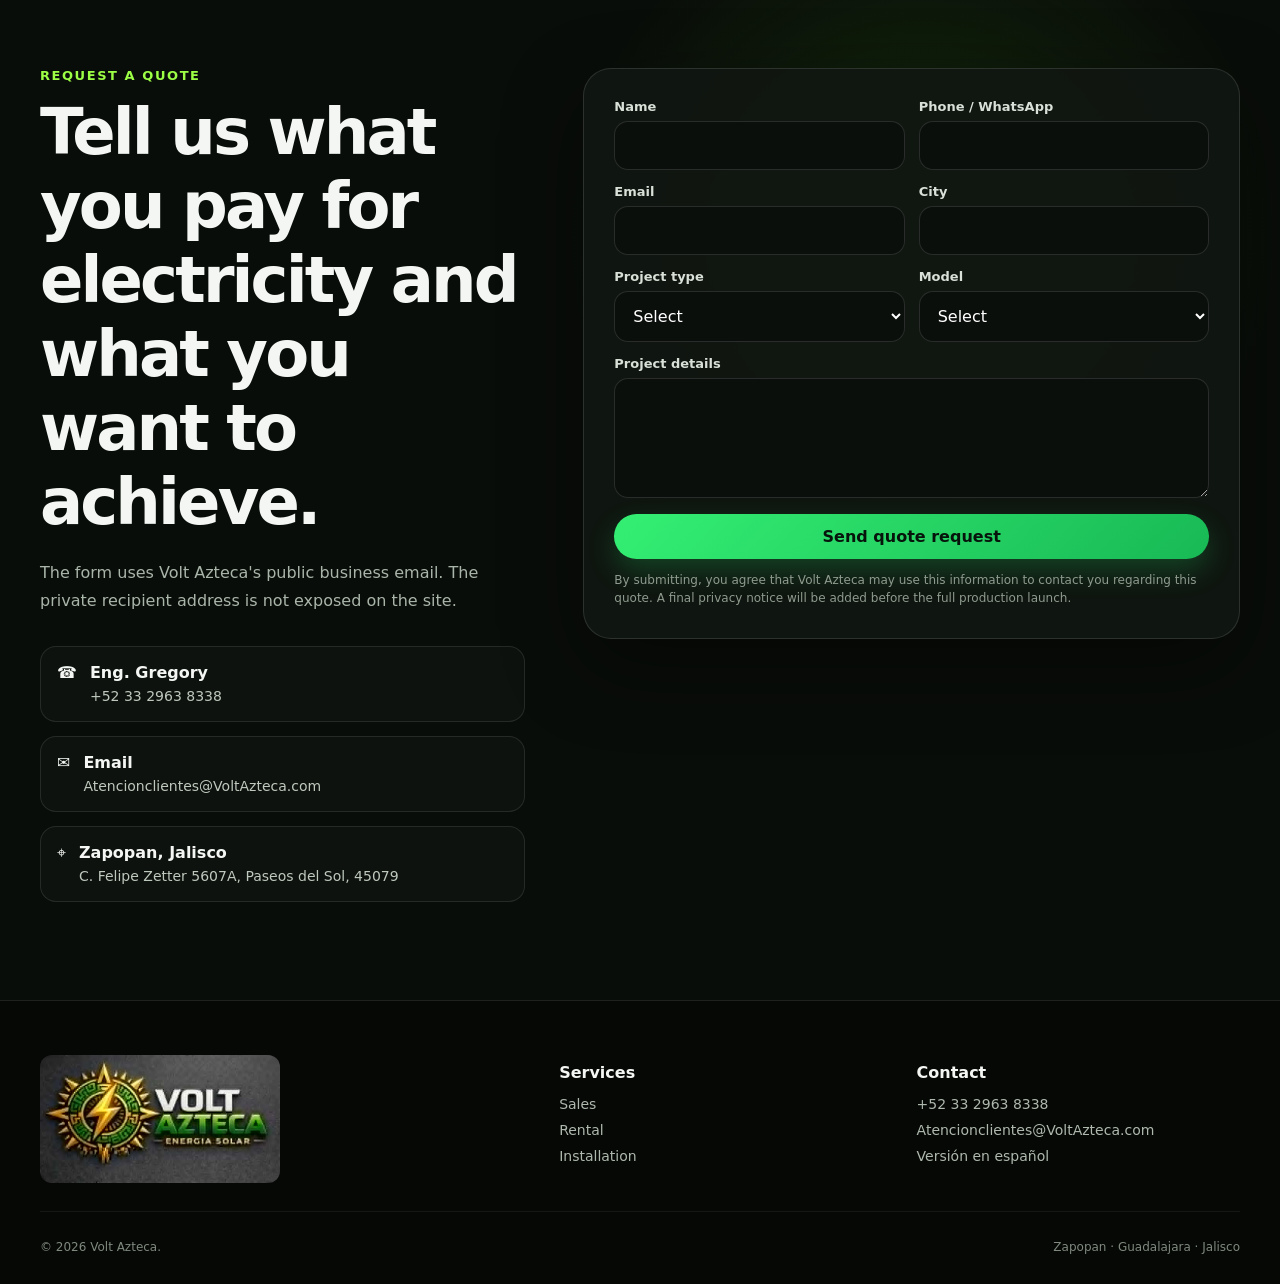
==== commit c768b4f4: "style: remove repeated footer text under logo" ====
--- a/en/index.html
+++ b/en/index.html
@@ -18,4 +18,4 @@
 <section id="equipment"><div class="container"><div class="section-head reveal"><div><div class="kicker">Equipment & projects</div><h2>Designed to feature real project photography.</h2></div><p>These visual areas are ready for actual panels, inverters, structures and completed Volt Azteca installations.</p></div><div class="visual-gallery"><div class="gallery-main reveal"><div class="gallery-badge">Technical showcase</div><div class="equipment-art solar-array"><div class="sun-reflection"></div><div class="media-grid"></div><div class="media-sheen"></div></div><div class="gallery-label"><b>High-performance solar arrays</b>A stronger visual section designed to showcase rooftop installations and custom photovoltaic systems in a more premium way.<div class="gallery-points"><span>Residential</span><span>Commercial</span><span>Premium visuals</span></div></div></div><div class="gallery-stack"><div class="reveal"><div class="gallery-badge">Hardware</div><div class="equipment-art inverter-card"><div class="mini-badge">Inverter + protection</div><div class="media-grid"></div><div class="media-sheen"></div></div><div class="gallery-label"><b>Inverters, protection and monitoring</b>Perfect for real project photos showing inverters, AC/DC protection, electrical boards and monitoring components.</div></div><div class="reveal"><div class="gallery-badge">Structure</div><div class="equipment-art roof-structure"><div class="media-grid"></div><div class="media-sheen"></div></div><div class="gallery-label"><b>Structure, anchoring and routing</b>Show rails, clamps, PTR structure, photovoltaic cable, MC4 connectors and installation details with a more refined multimedia layout.</div></div></div></div></div></section>
 <section id="faq"><div class="container"><div class="section-head reveal"><div><div class="kicker">FAQ</div><h2>Answers prospects need before requesting a quote.</h2></div></div><div class="faq"><details class="reveal"><summary>Do you sell and install solar panels in Guadalajara?</summary><p>Yes. Volt Azteca offers solar panel sales and installation from Zapopan across Guadalajara and the metro area, subject to project review.</p></details><details class="reveal"><summary>Do you offer solar panel rental?</summary><p>Yes. Rental is quoted case by case, especially for business projects. Depending on the contract, a rent-to-own structure may be available.</p></details><details class="reveal"><summary>What do you need to prepare a quote?</summary><p>Your city, property type, approximate electric bill and whether you prefer purchase or rental. A recent CFE bill helps us size the proposal.</p></details></div></div></section>
 <section class="quote-section" id="contact"><div class="container quote-grid"><div class="quote-copy reveal"><div class="kicker">Request a quote</div><h2>Tell us what you pay for electricity and what you want to achieve.</h2><p>The form uses Volt Azteca's public business email. The private recipient address is not exposed on the site.</p><div class="contact-list"><div class="contact-item"><div>☎</div><div><strong>Eng. Gregory</strong><a href="tel:+523329638338">+52 33 2963 8338</a></div></div><div class="contact-item"><div>✉</div><div><strong>Email</strong><a href="mailto:Atencionclientes@VoltAzteca.com">Atencionclientes@VoltAzteca.com</a></div></div><div class="contact-item"><div>⌖</div><div><strong>Zapopan, Jalisco</strong><span>C. Felipe Zetter 5607A, Paseos del Sol, 45079</span></div></div></div></div><form class="form-card reveal" id="lead-form" action="https://formsubmit.co/Atencionclientes@VoltAzteca.com" method="POST"><input type="hidden" name="_subject" value="New quote request from Volt Azteca"><input type="hidden" name="_captcha" value="false"><input type="hidden" name="_template" value="table"><input type="text" name="_honey" style="display:none" tabindex="-1"><div class="form-grid"><div class="field"><label for="name">Name</label><input id="name" name="name" required></div><div class="field"><label for="phone">Phone / WhatsApp</label><input id="phone" name="phone" required></div><div class="field"><label for="email">Email</label><input id="email" name="email" type="email" required></div><div class="field"><label for="city">City</label><input id="city" name="city" required></div><div class="field"><label for="project">Project type</label><select id="project" name="project_type" required><option value="">Select</option><option>Home</option><option>Commercial / office</option><option>Industrial</option><option>Other</option></select></div><div class="field"><label for="model">Model</label><select id="model" name="model" required><option value="">Select</option><option>Purchase</option><option>Rental / rent-to-own</option><option>Compare both</option></select></div><div class="field full"><label for="message">Project details</label><textarea id="message" name="message"></textarea></div></div><button class="btn btn-primary" type="submit">Send quote request</button><p class="form-note">By submitting, you agree that Volt Azteca may use this information to contact you regarding this quote. A final privacy notice will be added before the full production launch.</p></form></div></section></main>
-<footer><div class="container"><div class="footer-grid"><div class="footer-brand"><img src="../assets/volt-azteca-logo.jpg" alt="Volt Azteca"><p>Solar panel sales, rental and installation in Guadalajara, Zapopan and the metro area.</p></div><div class="footer-col"><h4>Services</h4><a href="#services">Sales</a><a href="#services">Rental</a><a href="#services">Installation</a></div><div class="footer-col"><h4>Contact</h4><a href="tel:+523329638338">+52 33 2963 8338</a><a href="mailto:Atencionclientes@VoltAzteca.com">Atencionclientes@VoltAzteca.com</a><a href="../es/">Versión en español</a></div></div><div class="copyright"><span>© <span data-year></span> Volt Azteca.</span><span>Zapopan · Guadalajara · Jalisco</span></div></div></footer><a class="whatsapp-float" href="https://wa.me/523329638338?text=Hello%20Volt%20Azteca%2C%20I%20want%20solar%20information" aria-label="WhatsApp" rel="noopener" data-track="floating_whatsapp"><span class="btn-icon" aria-hidden="true"><svg viewBox="0 0 24 24"><path d="M20.52 3.48A11.86 11.86 0 0 0 12.06 0C5.53 0 .22 5.31.22 11.84c0 2.08.54 4.1 1.57 5.88L0 24l6.45-1.69a11.8 11.8 0 0 0 5.61 1.43h.01c6.52 0 11.83-5.31 11.83-11.84 0-3.16-1.23-6.13-3.38-8.42Zm-8.46 18.26h-.01a9.84 9.84 0 0 1-5.01-1.37l-.36-.21-3.83 1 1.02-3.73-.23-.38a9.8 9.8 0 0 1-1.51-5.21C2.13 6.42 6.65 1.9 12.06 1.9c2.63 0 5.1 1.02 6.96 2.89a9.77 9.77 0 0 1 2.88 6.96c0 5.42-4.42 9.99-9.84 9.99Zm5.4-7.42c-.29-.15-1.72-.85-1.99-.95-.26-.1-.45-.15-.64.15-.19.29-.74.95-.9 1.14-.17.19-.34.22-.63.07-.29-.15-1.24-.46-2.36-1.48-.87-.77-1.45-1.73-1.62-2.02-.17-.29-.02-.45.13-.6.14-.14.29-.34.43-.5.14-.17.19-.29.29-.48.1-.19.05-.36-.02-.5-.07-.15-.64-1.55-.88-2.12-.23-.55-.46-.48-.64-.49h-.55c-.19 0-.5.07-.76.36-.26.29-1 1-.99 2.44 0 1.44 1.04 2.83 1.19 3.03.14.19 2.05 3.13 5.06 4.39.71.31 1.26.49 1.69.63.71.22 1.36.19 1.87.12.57-.09 1.72-.7 1.97-1.37.24-.67.24-1.25.17-1.37-.07-.12-.26-.19-.55-.34Z"></path></svg></span></a><script src="../assets/site.js" defer></script></body></html>+<footer><div class="container"><div class="footer-grid"><div class="footer-brand"><img src="../assets/volt-azteca-logo.jpg" alt="Volt Azteca"></div><div class="footer-col"><h4>Services</h4><a href="#services">Sales</a><a href="#services">Rental</a><a href="#services">Installation</a></div><div class="footer-col"><h4>Contact</h4><a href="tel:+523329638338">+52 33 2963 8338</a><a href="mailto:Atencionclientes@VoltAzteca.com">Atencionclientes@VoltAzteca.com</a><a href="../es/">Versión en español</a></div></div><div class="copyright"><span>© <span data-year></span> Volt Azteca.</span><span>Zapopan · Guadalajara · Jalisco</span></div></div></footer><a class="whatsapp-float" href="https://wa.me/523329638338?text=Hello%20Volt%20Azteca%2C%20I%20want%20solar%20information" aria-label="WhatsApp" rel="noopener" data-track="floating_whatsapp"><span class="btn-icon" aria-hidden="true"><svg viewBox="0 0 24 24"><path d="M20.52 3.48A11.86 11.86 0 0 0 12.06 0C5.53 0 .22 5.31.22 11.84c0 2.08.54 4.1 1.57 5.88L0 24l6.45-1.69a11.8 11.8 0 0 0 5.61 1.43h.01c6.52 0 11.83-5.31 11.83-11.84 0-3.16-1.23-6.13-3.38-8.42Zm-8.46 18.26h-.01a9.84 9.84 0 0 1-5.01-1.37l-.36-.21-3.83 1 1.02-3.73-.23-.38a9.8 9.8 0 0 1-1.51-5.21C2.13 6.42 6.65 1.9 12.06 1.9c2.63 0 5.1 1.02 6.96 2.89a9.77 9.77 0 0 1 2.88 6.96c0 5.42-4.42 9.99-9.84 9.99Zm5.4-7.42c-.29-.15-1.72-.85-1.99-.95-.26-.1-.45-.15-.64.15-.19.29-.74.95-.9 1.14-.17.19-.34.22-.63.07-.29-.15-1.24-.46-2.36-1.48-.87-.77-1.45-1.73-1.62-2.02-.17-.29-.02-.45.13-.6.14-.14.29-.34.43-.5.14-.17.19-.29.29-.48.1-.19.05-.36-.02-.5-.07-.15-.64-1.55-.88-2.12-.23-.55-.46-.48-.64-.49h-.55c-.19 0-.5.07-.76.36-.26.29-1 1-.99 2.44 0 1.44 1.04 2.83 1.19 3.03.14.19 2.05 3.13 5.06 4.39.71.31 1.26.49 1.69.63.71.22 1.36.19 1.87.12.57-.09 1.72-.7 1.97-1.37.24-.67.24-1.25.17-1.37-.07-.12-.26-.19-.55-.34Z"></path></svg></span></a><script src="../assets/site.js" defer></script></body></html>
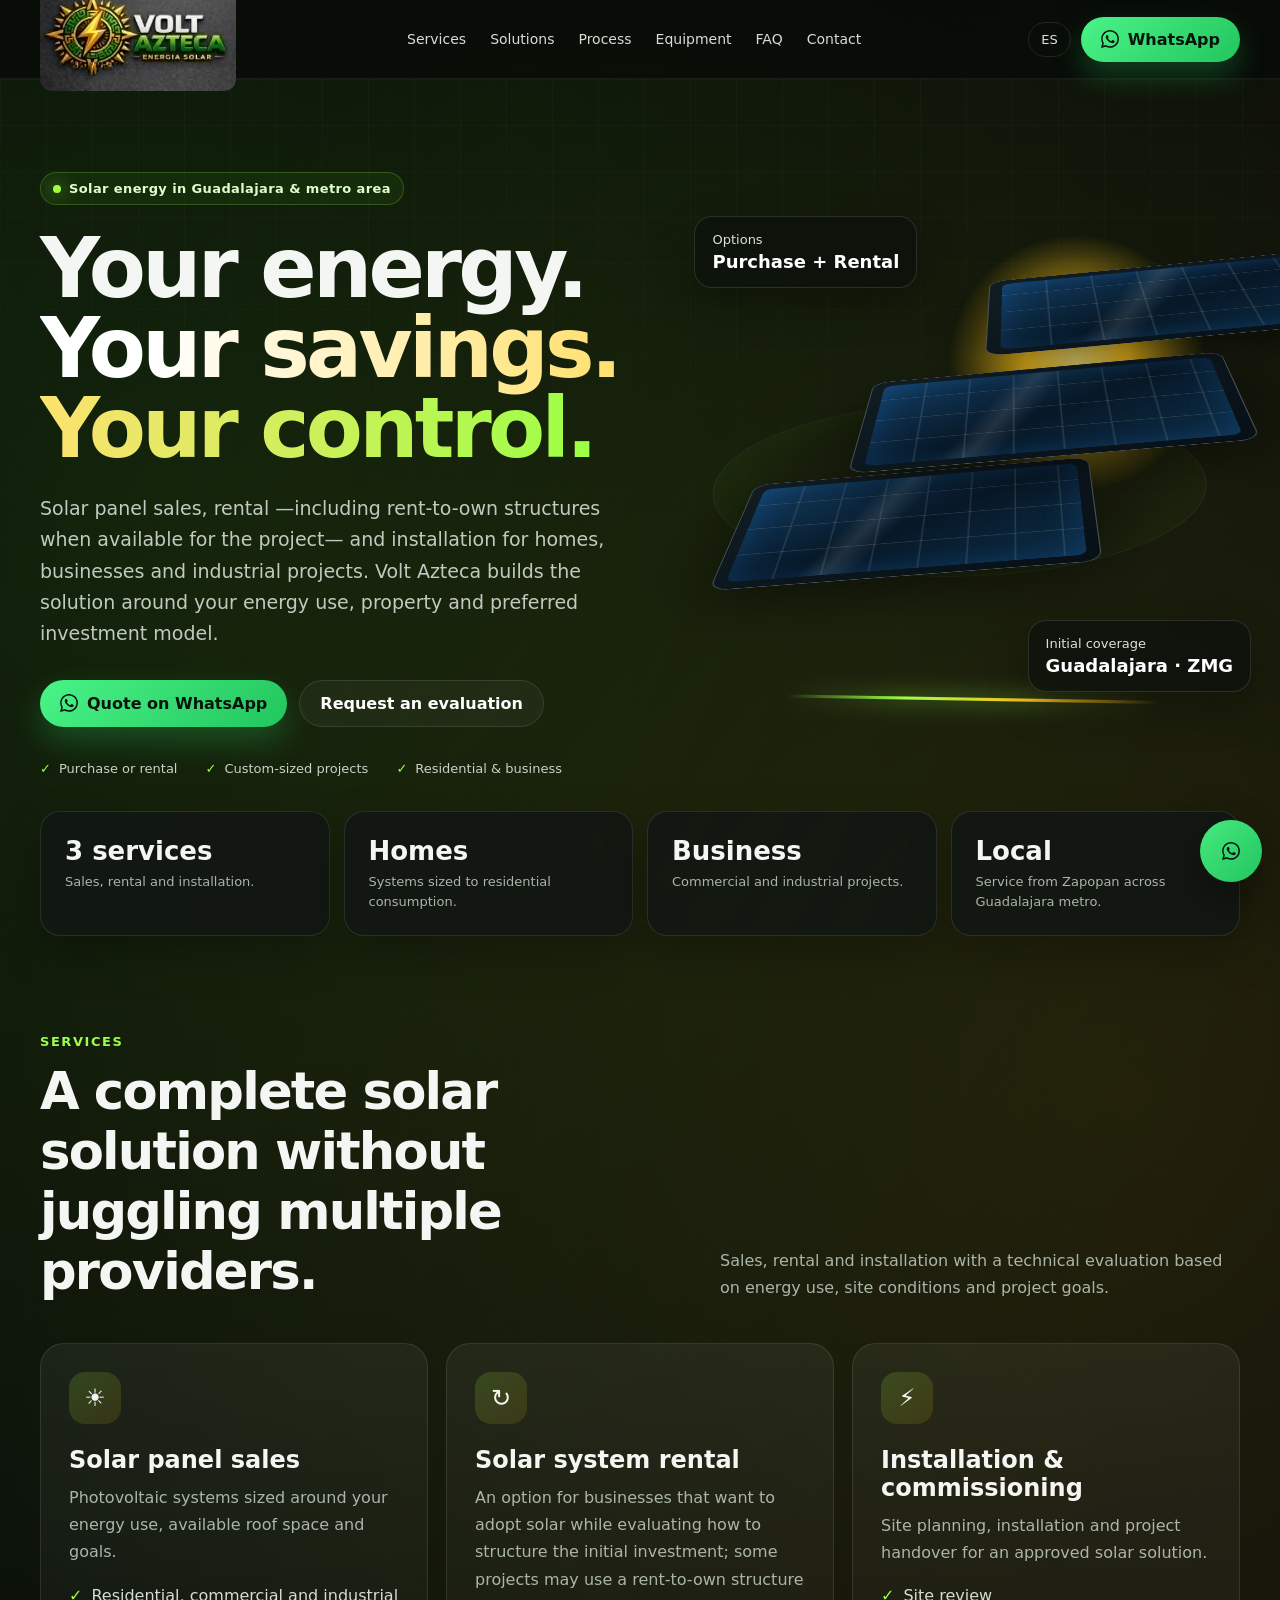
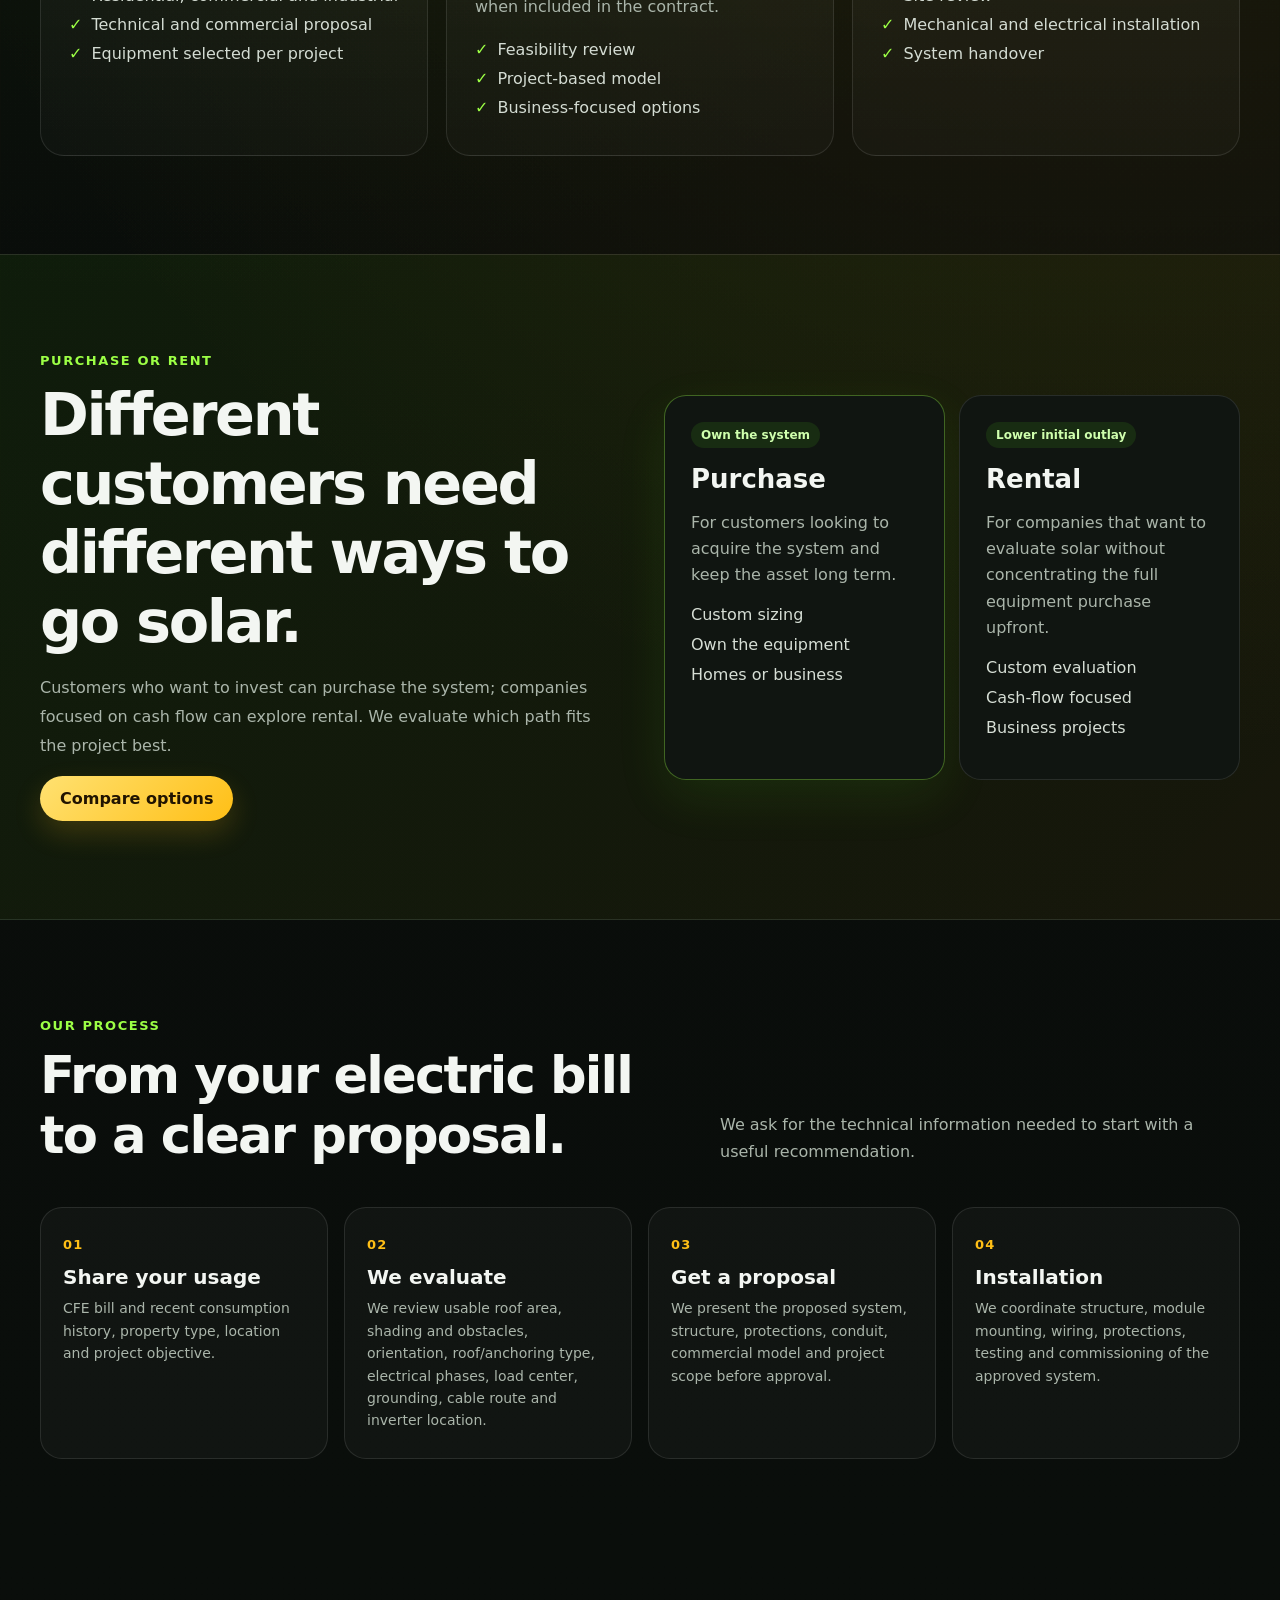
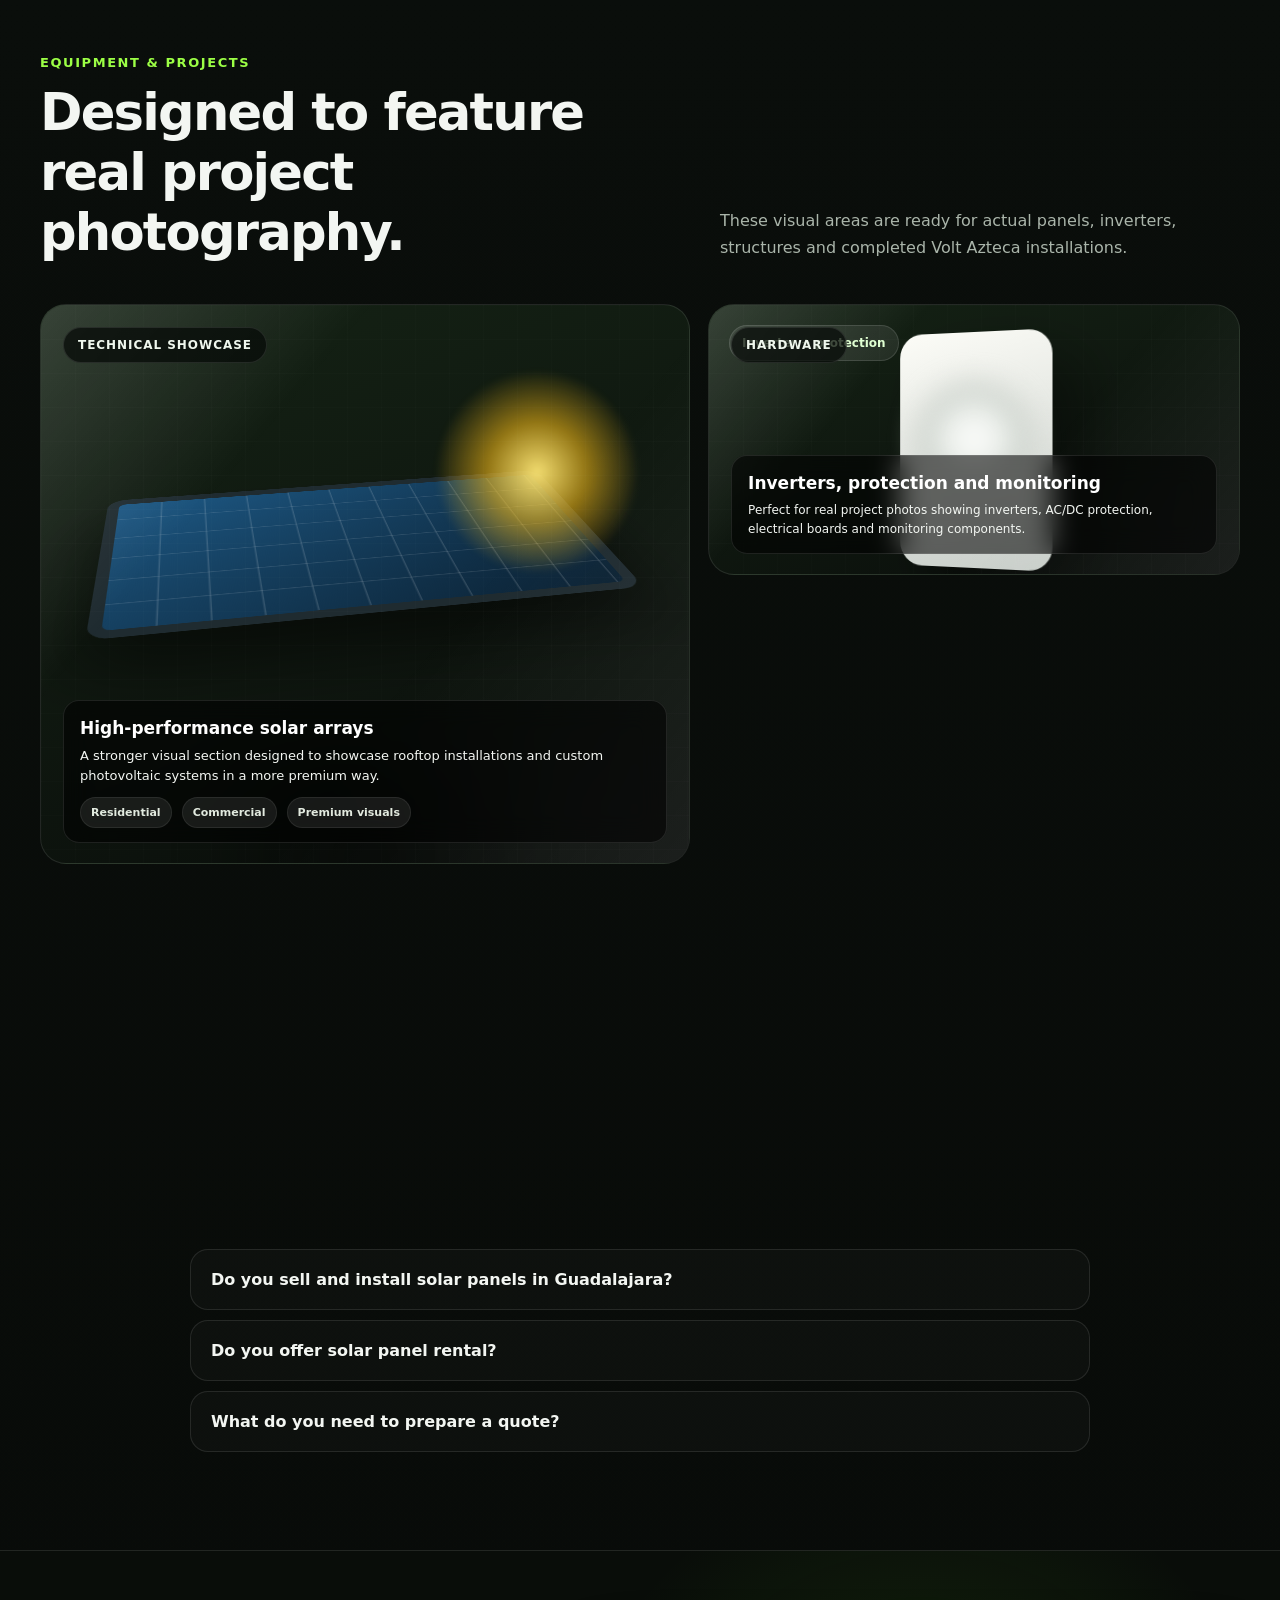
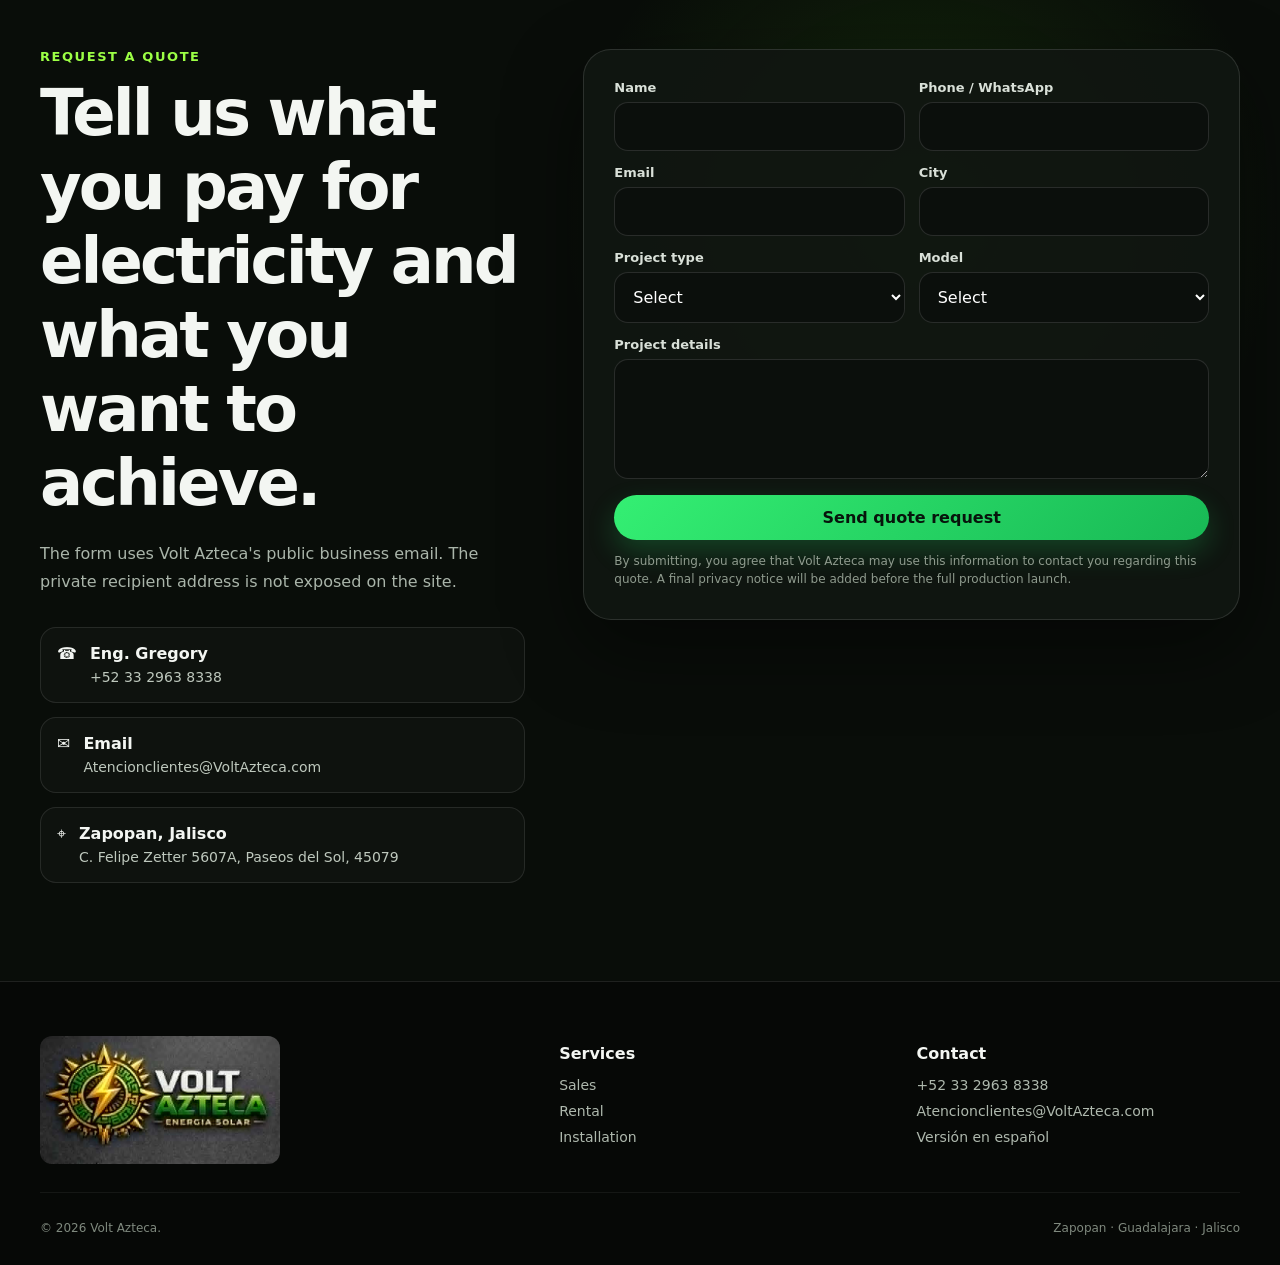
==== commit 0c743e84: "fix: force-hide mobile menu and bust asset cache" ====
--- a/en/index.html
+++ b/en/index.html
@@ -6,10 +6,10 @@
 <meta name="description" content="Volt Azteca provides solar panel sales, rental and installation in Guadalajara, Zapopan and the metro area for homes, businesses and industrial projects.">
 <meta name="theme-color" content="#080a09"><meta name="robots" content="index,follow,max-image-preview:large">
 <link rel="canonical" href="https://gregory95214.github.io/volt-azteca-web/en/"><link rel="alternate" hreflang="es-MX" href="https://gregory95214.github.io/volt-azteca-web/es/"><link rel="alternate" hreflang="en" href="https://gregory95214.github.io/volt-azteca-web/en/"><link rel="alternate" hreflang="x-default" href="https://gregory95214.github.io/volt-azteca-web/es/">
-<meta property="og:type" content="website"><meta property="og:title" content="Volt Azteca — Solar Energy in Guadalajara"><meta property="og:description" content="Solar panel sales, rental and installation for homes and businesses."><meta property="og:image" content="https://gregory95214.github.io/volt-azteca-web/assets/og-volt-azteca.jpg"><meta property="og:locale" content="en_US"><link rel="preload" href="../assets/volt-azteca-logo.jpg" as="image"><link rel="stylesheet" href="../assets/styles.css">
+<meta property="og:type" content="website"><meta property="og:title" content="Volt Azteca — Solar Energy in Guadalajara"><meta property="og:description" content="Solar panel sales, rental and installation for homes and businesses."><meta property="og:image" content="https://gregory95214.github.io/volt-azteca-web/assets/og-volt-azteca.jpg"><meta property="og:locale" content="en_US"><link rel="preload" href="../assets/volt-azteca-logo.jpg" as="image"><link rel="stylesheet" href="../assets/styles.css?v=20261006-2">
 <script type="application/ld+json">{"@context":"https://schema.org","@type":"LocalBusiness","name":"Volt Azteca","description":"Solar energy system sales, rental and installation in Guadalajara and the metro area.","url":"https://gregory95214.github.io/volt-azteca-web/en/","image":"https://gregory95214.github.io/volt-azteca-web/assets/og-volt-azteca.jpg","telephone":"+52 33 2963 8338","email":"Atencionclientes@VoltAzteca.com","address":{"@type":"PostalAddress","streetAddress":"C. Felipe Zetter 5607A","addressLocality":"Zapopan","addressRegion":"Jalisco","postalCode":"45079","addressCountry":"MX"},"areaServed":["Guadalajara","Zapopan","Jalisco"]}</script>
 </head>
-<body><a class="skip" href="#content">Skip to content</a><header class="site-header"><div class="container nav"><a class="brand" href="#home"><img src="../assets/volt-azteca-logo.jpg" alt="Volt Azteca Solar Energy"></a><nav class="nav-links"><a href="#services">Services</a><a href="#solutions">Solutions</a><a href="#process">Process</a><a href="#equipment">Equipment</a><a href="#faq">FAQ</a><a href="#contact">Contact</a></nav><div class="nav-actions"><a class="lang-link" href="../es/" hreflang="es-MX">ES</a><a class="btn btn-primary btn-whatsapp" href="https://wa.me/523329638338?text=Hello%20Volt%20Azteca%2C%20I%20want%20a%20solar%20quote" rel="noopener" data-track="nav_whatsapp"><span class="btn-icon" aria-hidden="true"><svg viewBox="0 0 24 24"><path d="M20.52 3.48A11.86 11.86 0 0 0 12.06 0C5.53 0 .22 5.31.22 11.84c0 2.08.54 4.1 1.57 5.88L0 24l6.45-1.69a11.8 11.8 0 0 0 5.61 1.43h.01c6.52 0 11.83-5.31 11.83-11.84 0-3.16-1.23-6.13-3.38-8.42Zm-8.46 18.26h-.01a9.84 9.84 0 0 1-5.01-1.37l-.36-.21-3.83 1 1.02-3.73-.23-.38a9.8 9.8 0 0 1-1.51-5.21C2.13 6.42 6.65 1.9 12.06 1.9c2.63 0 5.1 1.02 6.96 2.89a9.77 9.77 0 0 1 2.88 6.96c0 5.42-4.42 9.99-9.84 9.99Zm5.4-7.42c-.29-.15-1.72-.85-1.99-.95-.26-.1-.45-.15-.64.15-.19.29-.74.95-.9 1.14-.17.19-.34.22-.63.07-.29-.15-1.24-.46-2.36-1.48-.87-.77-1.45-1.73-1.62-2.02-.17-.29-.02-.45.13-.6.14-.14.29-.34.43-.5.14-.17.19-.29.29-.48.1-.19.05-.36-.02-.5-.07-.15-.64-1.55-.88-2.12-.23-.55-.46-.48-.64-.49h-.55c-.19 0-.5.07-.76.36-.26.29-1 1-.99 2.44 0 1.44 1.04 2.83 1.19 3.03.14.19 2.05 3.13 5.06 4.39.71.31 1.26.49 1.69.63.71.22 1.36.19 1.87.12.57-.09 1.72-.7 1.97-1.37.24-.67.24-1.25.17-1.37-.07-.12-.26-.19-.55-.34Z"></path></svg></span>WhatsApp</a><button class="mobile-menu" aria-label="Open menu" aria-expanded="false">☰</button></div></div><nav class="mobile-panel"><a href="#services">Services</a><a href="#solutions">Solutions</a><a href="#process">Process</a><a href="#equipment">Equipment</a><a href="#contact">Quote</a><a href="../es/">Español</a></nav></header>
+<body><a class="skip" href="#content">Skip to content</a><header class="site-header"><div class="container nav"><a class="brand" href="#home"><img src="../assets/volt-azteca-logo.jpg" alt="Volt Azteca Solar Energy"></a><nav class="nav-links"><a href="#services">Services</a><a href="#solutions">Solutions</a><a href="#process">Process</a><a href="#equipment">Equipment</a><a href="#faq">FAQ</a><a href="#contact">Contact</a></nav><div class="nav-actions"><a class="lang-link" href="../es/" hreflang="es-MX">ES</a><a class="btn btn-primary btn-whatsapp" href="https://wa.me/523329638338?text=Hello%20Volt%20Azteca%2C%20I%20want%20a%20solar%20quote" rel="noopener" data-track="nav_whatsapp"><span class="btn-icon" aria-hidden="true"><svg viewBox="0 0 24 24"><path d="M20.52 3.48A11.86 11.86 0 0 0 12.06 0C5.53 0 .22 5.31.22 11.84c0 2.08.54 4.1 1.57 5.88L0 24l6.45-1.69a11.8 11.8 0 0 0 5.61 1.43h.01c6.52 0 11.83-5.31 11.83-11.84 0-3.16-1.23-6.13-3.38-8.42Zm-8.46 18.26h-.01a9.84 9.84 0 0 1-5.01-1.37l-.36-.21-3.83 1 1.02-3.73-.23-.38a9.8 9.8 0 0 1-1.51-5.21C2.13 6.42 6.65 1.9 12.06 1.9c2.63 0 5.1 1.02 6.96 2.89a9.77 9.77 0 0 1 2.88 6.96c0 5.42-4.42 9.99-9.84 9.99Zm5.4-7.42c-.29-.15-1.72-.85-1.99-.95-.26-.1-.45-.15-.64.15-.19.29-.74.95-.9 1.14-.17.19-.34.22-.63.07-.29-.15-1.24-.46-2.36-1.48-.87-.77-1.45-1.73-1.62-2.02-.17-.29-.02-.45.13-.6.14-.14.29-.34.43-.5.14-.17.19-.29.29-.48.1-.19.05-.36-.02-.5-.07-.15-.64-1.55-.88-2.12-.23-.55-.46-.48-.64-.49h-.55c-.19 0-.5.07-.76.36-.26.29-1 1-.99 2.44 0 1.44 1.04 2.83 1.19 3.03.14.19 2.05 3.13 5.06 4.39.71.31 1.26.49 1.69.63.71.22 1.36.19 1.87.12.57-.09 1.72-.7 1.97-1.37.24-.67.24-1.25.17-1.37-.07-.12-.26-.19-.55-.34Z"></path></svg></span>WhatsApp</a><button class="mobile-menu" aria-label="Open menu" aria-expanded="false">☰</button></div></div><nav class="mobile-panel" style="display:none"><a href="#services">Services</a><a href="#solutions">Solutions</a><a href="#process">Process</a><a href="#equipment">Equipment</a><a href="#contact">Quote</a><a href="../es/">Español</a></nav></header>
 <main id="content"><section class="hero" id="home"><div class="container hero-grid"><div><span class="eyebrow"><span class="eyebrow-dot"></span>Solar energy in Guadalajara & metro area</span><h1>Your energy. <span class="gradient-text">Your savings. Your control.</span></h1><p>Solar panel sales, rental —including rent-to-own structures when available for the project— and installation for homes, businesses and industrial projects. Volt Azteca builds the solution around your energy use, property and preferred investment model.</p><div class="hero-actions"><a class="btn btn-primary btn-whatsapp" href="https://wa.me/523329638338?text=Hello%20Volt%20Azteca%2C%20I%20want%20a%20solar%20quote" rel="noopener" data-track="hero_whatsapp_primary"><span class="btn-icon" aria-hidden="true"><svg viewBox="0 0 24 24"><path d="M20.52 3.48A11.86 11.86 0 0 0 12.06 0C5.53 0 .22 5.31.22 11.84c0 2.08.54 4.1 1.57 5.88L0 24l6.45-1.69a11.8 11.8 0 0 0 5.61 1.43h.01c6.52 0 11.83-5.31 11.83-11.84 0-3.16-1.23-6.13-3.38-8.42Zm-8.46 18.26h-.01a9.84 9.84 0 0 1-5.01-1.37l-.36-.21-3.83 1 1.02-3.73-.23-.38a9.8 9.8 0 0 1-1.51-5.21C2.13 6.42 6.65 1.9 12.06 1.9c2.63 0 5.1 1.02 6.96 2.89a9.77 9.77 0 0 1 2.88 6.96c0 5.42-4.42 9.99-9.84 9.99Zm5.4-7.42c-.29-.15-1.72-.85-1.99-.95-.26-.1-.45-.15-.64.15-.19.29-.74.95-.9 1.14-.17.19-.34.22-.63.07-.29-.15-1.24-.46-2.36-1.48-.87-.77-1.45-1.73-1.62-2.02-.17-.29-.02-.45.13-.6.14-.14.29-.34.43-.5.14-.17.19-.29.29-.48.1-.19.05-.36-.02-.5-.07-.15-.64-1.55-.88-2.12-.23-.55-.46-.48-.64-.49h-.55c-.19 0-.5.07-.76.36-.26.29-1 1-.99 2.44 0 1.44 1.04 2.83 1.19 3.03.14.19 2.05 3.13 5.06 4.39.71.31 1.26.49 1.69.63.71.22 1.36.19 1.87.12.57-.09 1.72-.7 1.97-1.37.24-.67.24-1.25.17-1.37-.07-.12-.26-.19-.55-.34Z"></path></svg></span>Quote on WhatsApp</a><a class="btn btn-ghost" href="#contact" data-track="hero_form">Request an evaluation</a></div><div class="trust-row"><span class="trust-item"><span class="check">✓</span>Purchase or rental</span><span class="trust-item"><span class="check">✓</span>Custom-sized projects</span><span class="trust-item"><span class="check">✓</span>Residential & business</span></div></div><div class="hero-visual" aria-hidden="true"><div class="sun-glow"></div><div class="orbit"></div><div class="solar-stage"><div class="panel p1"></div><div class="panel p2"></div><div class="panel p3"></div><div class="energy-line"></div></div><div class="floating-card fc1">Options<b>Purchase + Rental</b></div><div class="floating-card fc2">Initial coverage<b>Guadalajara · ZMG</b></div></div></div></section>
 <div class="container stats reveal"><div class="stat"><strong>3 services</strong><span>Sales, rental and installation.</span></div><div class="stat"><strong>Homes</strong><span>Systems sized to residential consumption.</span></div><div class="stat"><strong>Business</strong><span>Commercial and industrial projects.</span></div><div class="stat"><strong>Local</strong><span>Service from Zapopan across Guadalajara metro.</span></div></div>
 <section id="services"><div class="container"><div class="section-head reveal"><div><div class="kicker">Services</div><h2>A complete solar solution without juggling multiple providers.</h2></div><p>Sales, rental and installation with a technical evaluation based on energy use, site conditions and project goals.</p></div><div class="cards"><article class="card reveal"><div class="card-icon">☀</div><h3>Solar panel sales</h3><p>Photovoltaic systems sized around your energy use, available roof space and goals.</p><ul><li>Residential, commercial and industrial</li><li>Technical and commercial proposal</li><li>Equipment selected per project</li></ul></article><article class="card reveal"><div class="card-icon">↻</div><h3>Solar system rental</h3><p>An option for businesses that want to adopt solar while evaluating how to structure the initial investment; some projects may use a rent-to-own structure when included in the contract.</p><ul><li>Feasibility review</li><li>Project-based model</li><li>Business-focused options</li></ul></article><article class="card reveal"><div class="card-icon">⚡</div><h3>Installation & commissioning</h3><p>Site planning, installation and project handover for an approved solar solution.</p><ul><li>Site review</li><li>Mechanical and electrical installation</li><li>System handover</li></ul></article></div></div></section>
@@ -18,4 +18,4 @@
 <section id="equipment"><div class="container"><div class="section-head reveal"><div><div class="kicker">Equipment & projects</div><h2>Designed to feature real project photography.</h2></div><p>These visual areas are ready for actual panels, inverters, structures and completed Volt Azteca installations.</p></div><div class="visual-gallery"><div class="gallery-main reveal"><div class="gallery-badge">Technical showcase</div><div class="equipment-art solar-array"><div class="sun-reflection"></div><div class="media-grid"></div><div class="media-sheen"></div></div><div class="gallery-label"><b>High-performance solar arrays</b>A stronger visual section designed to showcase rooftop installations and custom photovoltaic systems in a more premium way.<div class="gallery-points"><span>Residential</span><span>Commercial</span><span>Premium visuals</span></div></div></div><div class="gallery-stack"><div class="reveal"><div class="gallery-badge">Hardware</div><div class="equipment-art inverter-card"><div class="mini-badge">Inverter + protection</div><div class="media-grid"></div><div class="media-sheen"></div></div><div class="gallery-label"><b>Inverters, protection and monitoring</b>Perfect for real project photos showing inverters, AC/DC protection, electrical boards and monitoring components.</div></div><div class="reveal"><div class="gallery-badge">Structure</div><div class="equipment-art roof-structure"><div class="media-grid"></div><div class="media-sheen"></div></div><div class="gallery-label"><b>Structure, anchoring and routing</b>Show rails, clamps, PTR structure, photovoltaic cable, MC4 connectors and installation details with a more refined multimedia layout.</div></div></div></div></div></section>
 <section id="faq"><div class="container"><div class="section-head reveal"><div><div class="kicker">FAQ</div><h2>Answers prospects need before requesting a quote.</h2></div></div><div class="faq"><details class="reveal"><summary>Do you sell and install solar panels in Guadalajara?</summary><p>Yes. Volt Azteca offers solar panel sales and installation from Zapopan across Guadalajara and the metro area, subject to project review.</p></details><details class="reveal"><summary>Do you offer solar panel rental?</summary><p>Yes. Rental is quoted case by case, especially for business projects. Depending on the contract, a rent-to-own structure may be available.</p></details><details class="reveal"><summary>What do you need to prepare a quote?</summary><p>Your city, property type, approximate electric bill and whether you prefer purchase or rental. A recent CFE bill helps us size the proposal.</p></details></div></div></section>
 <section class="quote-section" id="contact"><div class="container quote-grid"><div class="quote-copy reveal"><div class="kicker">Request a quote</div><h2>Tell us what you pay for electricity and what you want to achieve.</h2><p>The form uses Volt Azteca's public business email. The private recipient address is not exposed on the site.</p><div class="contact-list"><div class="contact-item"><div>☎</div><div><strong>Eng. Gregory</strong><a href="tel:+523329638338">+52 33 2963 8338</a></div></div><div class="contact-item"><div>✉</div><div><strong>Email</strong><a href="mailto:Atencionclientes@VoltAzteca.com">Atencionclientes@VoltAzteca.com</a></div></div><div class="contact-item"><div>⌖</div><div><strong>Zapopan, Jalisco</strong><span>C. Felipe Zetter 5607A, Paseos del Sol, 45079</span></div></div></div></div><form class="form-card reveal" id="lead-form" action="https://formsubmit.co/Atencionclientes@VoltAzteca.com" method="POST"><input type="hidden" name="_subject" value="New quote request from Volt Azteca"><input type="hidden" name="_captcha" value="false"><input type="hidden" name="_template" value="table"><input type="text" name="_honey" style="display:none" tabindex="-1"><div class="form-grid"><div class="field"><label for="name">Name</label><input id="name" name="name" required></div><div class="field"><label for="phone">Phone / WhatsApp</label><input id="phone" name="phone" required></div><div class="field"><label for="email">Email</label><input id="email" name="email" type="email" required></div><div class="field"><label for="city">City</label><input id="city" name="city" required></div><div class="field"><label for="project">Project type</label><select id="project" name="project_type" required><option value="">Select</option><option>Home</option><option>Commercial / office</option><option>Industrial</option><option>Other</option></select></div><div class="field"><label for="model">Model</label><select id="model" name="model" required><option value="">Select</option><option>Purchase</option><option>Rental / rent-to-own</option><option>Compare both</option></select></div><div class="field full"><label for="message">Project details</label><textarea id="message" name="message"></textarea></div></div><button class="btn btn-primary" type="submit">Send quote request</button><p class="form-note">By submitting, you agree that Volt Azteca may use this information to contact you regarding this quote. A final privacy notice will be added before the full production launch.</p></form></div></section></main>
-<footer><div class="container"><div class="footer-grid"><div class="footer-brand"><img src="../assets/volt-azteca-logo.jpg" alt="Volt Azteca"></div><div class="footer-col"><h4>Services</h4><a href="#services">Sales</a><a href="#services">Rental</a><a href="#services">Installation</a></div><div class="footer-col"><h4>Contact</h4><a href="tel:+523329638338">+52 33 2963 8338</a><a href="mailto:Atencionclientes@VoltAzteca.com">Atencionclientes@VoltAzteca.com</a><a href="../es/">Versión en español</a></div></div><div class="copyright"><span>© <span data-year></span> Volt Azteca.</span><span>Zapopan · Guadalajara · Jalisco</span></div></div></footer><a class="whatsapp-float" href="https://wa.me/523329638338?text=Hello%20Volt%20Azteca%2C%20I%20want%20solar%20information" aria-label="WhatsApp" rel="noopener" data-track="floating_whatsapp"><span class="btn-icon" aria-hidden="true"><svg viewBox="0 0 24 24"><path d="M20.52 3.48A11.86 11.86 0 0 0 12.06 0C5.53 0 .22 5.31.22 11.84c0 2.08.54 4.1 1.57 5.88L0 24l6.45-1.69a11.8 11.8 0 0 0 5.61 1.43h.01c6.52 0 11.83-5.31 11.83-11.84 0-3.16-1.23-6.13-3.38-8.42Zm-8.46 18.26h-.01a9.84 9.84 0 0 1-5.01-1.37l-.36-.21-3.83 1 1.02-3.73-.23-.38a9.8 9.8 0 0 1-1.51-5.21C2.13 6.42 6.65 1.9 12.06 1.9c2.63 0 5.1 1.02 6.96 2.89a9.77 9.77 0 0 1 2.88 6.96c0 5.42-4.42 9.99-9.84 9.99Zm5.4-7.42c-.29-.15-1.72-.85-1.99-.95-.26-.1-.45-.15-.64.15-.19.29-.74.95-.9 1.14-.17.19-.34.22-.63.07-.29-.15-1.24-.46-2.36-1.48-.87-.77-1.45-1.73-1.62-2.02-.17-.29-.02-.45.13-.6.14-.14.29-.34.43-.5.14-.17.19-.29.29-.48.1-.19.05-.36-.02-.5-.07-.15-.64-1.55-.88-2.12-.23-.55-.46-.48-.64-.49h-.55c-.19 0-.5.07-.76.36-.26.29-1 1-.99 2.44 0 1.44 1.04 2.83 1.19 3.03.14.19 2.05 3.13 5.06 4.39.71.31 1.26.49 1.69.63.71.22 1.36.19 1.87.12.57-.09 1.72-.7 1.97-1.37.24-.67.24-1.25.17-1.37-.07-.12-.26-.19-.55-.34Z"></path></svg></span></a><script src="../assets/site.js" defer></script></body></html>+<footer><div class="container"><div class="footer-grid"><div class="footer-brand"><img src="../assets/volt-azteca-logo.jpg" alt="Volt Azteca"></div><div class="footer-col"><h4>Services</h4><a href="#services">Sales</a><a href="#services">Rental</a><a href="#services">Installation</a></div><div class="footer-col"><h4>Contact</h4><a href="tel:+523329638338">+52 33 2963 8338</a><a href="mailto:Atencionclientes@VoltAzteca.com">Atencionclientes@VoltAzteca.com</a><a href="../es/">Versión en español</a></div></div><div class="copyright"><span>© <span data-year></span> Volt Azteca.</span><span>Zapopan · Guadalajara · Jalisco</span></div></div></footer><a class="whatsapp-float" href="https://wa.me/523329638338?text=Hello%20Volt%20Azteca%2C%20I%20want%20solar%20information" aria-label="WhatsApp" rel="noopener" data-track="floating_whatsapp"><span class="btn-icon" aria-hidden="true"><svg viewBox="0 0 24 24"><path d="M20.52 3.48A11.86 11.86 0 0 0 12.06 0C5.53 0 .22 5.31.22 11.84c0 2.08.54 4.1 1.57 5.88L0 24l6.45-1.69a11.8 11.8 0 0 0 5.61 1.43h.01c6.52 0 11.83-5.31 11.83-11.84 0-3.16-1.23-6.13-3.38-8.42Zm-8.46 18.26h-.01a9.84 9.84 0 0 1-5.01-1.37l-.36-.21-3.83 1 1.02-3.73-.23-.38a9.8 9.8 0 0 1-1.51-5.21C2.13 6.42 6.65 1.9 12.06 1.9c2.63 0 5.1 1.02 6.96 2.89a9.77 9.77 0 0 1 2.88 6.96c0 5.42-4.42 9.99-9.84 9.99Zm5.4-7.42c-.29-.15-1.72-.85-1.99-.95-.26-.1-.45-.15-.64.15-.19.29-.74.95-.9 1.14-.17.19-.34.22-.63.07-.29-.15-1.24-.46-2.36-1.48-.87-.77-1.45-1.73-1.62-2.02-.17-.29-.02-.45.13-.6.14-.14.29-.34.43-.5.14-.17.19-.29.29-.48.1-.19.05-.36-.02-.5-.07-.15-.64-1.55-.88-2.12-.23-.55-.46-.48-.64-.49h-.55c-.19 0-.5.07-.76.36-.26.29-1 1-.99 2.44 0 1.44 1.04 2.83 1.19 3.03.14.19 2.05 3.13 5.06 4.39.71.31 1.26.49 1.69.63.71.22 1.36.19 1.87.12.57-.09 1.72-.7 1.97-1.37.24-.67.24-1.25.17-1.37-.07-.12-.26-.19-.55-.34Z"></path></svg></span></a><script src="../assets/site.js?v=20261006-2" defer></script></body></html>
--- a/assets/styles.css
+++ b/assets/styles.css
@@ -1,7 +1,7 @@
 :root{--bg:#080a09;--bg-soft:#101410;--card:rgba(17,22,18,.78);--card-strong:#151b16;--text:#f3f6f2;--muted:#aab5aa;--green:#56d319;--green-2:#9cff45;--gold:#ffbf16;--gold-2:#ffe171;--line:rgba(255,255,255,.1);--shadow:0 28px 80px rgba(0,0,0,.45);--radius:24px;--max:1200px}*{box-sizing:border-box}html{scroll-behavior:smooth}body{margin:0;font-family:Inter,ui-sans-serif,system-ui,-apple-system,BlinkMacSystemFont,"Segoe UI",sans-serif;color:var(--text);background:radial-gradient(circle at 12% 8%,rgba(86,211,25,.12),transparent 25%),radial-gradient(circle at 88% 18%,rgba(255,191,22,.10),transparent 25%),linear-gradient(180deg,#080a09 0%,#0a0e0b 52%,#070907 100%);overflow-x:hidden}a{color:inherit;text-decoration:none}img{max-width:100%;display:block}button,input,select,textarea{font:inherit}.container{width:min(calc(100% - 32px),var(--max));margin:auto}.skip{position:absolute;left:-999px;top:auto}.skip:focus{left:16px;top:16px;z-index:1000;background:#fff;color:#000;padding:10px 14px;border-radius:10px}.site-header{position:sticky;top:0;z-index:70;background:rgba(7,10,8,.72);backdrop-filter:blur(18px);border-bottom:1px solid rgba(255,255,255,.06)}.nav{height:78px;display:flex;align-items:center;justify-content:space-between;gap:24px}.brand{display:flex;align-items:center;gap:12px;min-width:200px}.brand img{width:196px;height:auto;border-radius:12px}.nav-links{display:flex;align-items:center;gap:24px;font-size:14px;color:#d7ded6}.nav-links a{transition:.2s ease}.nav-links a:hover{color:var(--green-2)}.nav-actions{display:flex;align-items:center;gap:10px}.lang-link{border:1px solid var(--line);padding:9px 12px;border-radius:999px;color:#dce5dc;font-size:13px}.btn{display:inline-flex;align-items:center;justify-content:center;gap:9px;border:0;border-radius:999px;padding:13px 20px;font-weight:800;cursor:pointer;transition:transform .2s ease,box-shadow .2s ease,background .2s ease}.btn:hover{transform:translateY(-2px)}.btn-primary{color:#07140c;background:linear-gradient(135deg,#34ef73,#18b955);box-shadow:0 12px 28px rgba(37,211,102,.24)}
 .btn-whatsapp{color:#07140c;background:linear-gradient(135deg,#4af487,#22c55e);box-shadow:0 14px 30px rgba(37,211,102,.26)}
 .btn-icon{width:18px;height:18px;display:inline-flex;align-items:center;justify-content:center;flex:0 0 18px}
-.btn-icon svg{width:18px;height:18px;fill:currentColor}.btn-gold{color:#211400;background:linear-gradient(135deg,var(--gold-2),var(--gold));box-shadow:0 12px 28px rgba(255,191,22,.18)}.btn-ghost{border:1px solid var(--line);background:rgba(255,255,255,.04);color:#fff}.mobile-menu{display:none;background:none;border:0;color:#fff;font-size:26px}.hero{position:relative;min-height:780px;display:grid;align-items:center;padding:86px 0 76px;isolation:isolate}.hero::before{content:"";position:absolute;inset:0;background-image:linear-gradient(rgba(255,255,255,.025) 1px,transparent 1px),linear-gradient(90deg,rgba(255,255,255,.025) 1px,transparent 1px);background-size:46px 46px;mask-image:linear-gradient(to bottom,black,transparent 80%);z-index:-2}.hero-grid{display:grid;grid-template-columns:1.02fr .98fr;gap:64px;align-items:center}.eyebrow{display:inline-flex;gap:8px;align-items:center;padding:8px 12px;border:1px solid rgba(156,255,69,.22);border-radius:999px;background:rgba(86,211,25,.08);font-size:13px;color:#dfffcc;font-weight:700;letter-spacing:.03em}.eyebrow-dot{width:8px;height:8px;border-radius:50%;background:var(--green-2);box-shadow:0 0 18px var(--green-2)}h1{font-size:clamp(48px,6.5vw,84px);line-height:.96;letter-spacing:-.045em;margin:24px 0 24px;max-width:800px}.gradient-text{background:linear-gradient(90deg,#fff 10%,var(--gold-2) 50%,var(--green-2));-webkit-background-clip:text;background-clip:text;color:transparent}.hero p{font-size:19px;line-height:1.65;color:#c1c9c0;max-width:690px;margin:0 0 30px}.hero-actions{display:flex;gap:12px;flex-wrap:wrap}.trust-row{display:flex;gap:28px;flex-wrap:wrap;margin-top:34px;color:#c9d2c8;font-size:13px}.trust-item{display:flex;align-items:center;gap:8px}.check{color:var(--green-2);font-weight:900}.hero-visual{position:relative;min-height:560px;perspective:1200px}.orbit{position:absolute;border:1px solid rgba(255,255,255,.08);border-radius:50%;inset:10% 6%;transform:rotateX(68deg) rotateZ(-18deg);box-shadow:0 0 90px rgba(86,211,25,.08) inset}.sun-glow{position:absolute;width:260px;height:260px;border-radius:50%;right:6%;top:7%;background:radial-gradient(circle,#ffea7a 0,#ffc518 28%,rgba(255,197,24,.23) 58%,transparent 70%);filter:blur(1px);opacity:.88}.solar-stage{position:absolute;left:2%;right:2%;bottom:5%;height:410px;transform-style:preserve-3d;transform:rotateX(6deg) rotateY(-12deg);transition:transform .12s linear;will-change:transform}.panel{position:absolute;width:360px;height:220px;border-radius:18px;padding:12px;background:linear-gradient(145deg,#111c23,#071017);border:1px solid rgba(255,255,255,.26);box-shadow:var(--shadow);transform-style:preserve-3d}.panel::before{content:"";position:absolute;inset:12px;border-radius:10px;background:repeating-linear-gradient(90deg,transparent 0 43px,rgba(255,255,255,.12) 44px 45px),repeating-linear-gradient(0deg,transparent 0 50px,rgba(255,255,255,.12) 51px 52px),linear-gradient(145deg,#123c61,#071827 52%,#0c2c46);box-shadow:inset 0 0 40px rgba(39,143,255,.18)}.panel::after{content:"";position:absolute;inset:12px;border-radius:10px;background:linear-gradient(110deg,transparent 0 34%,rgba(255,255,255,.18) 40%,transparent 47%);opacity:.55}.p1{left:8%;top:135px;transform:rotateX(58deg) rotateZ(-8deg) translateZ(48px)}.p2{left:34%;top:68px;transform:rotateX(58deg) rotateZ(-8deg) translateZ(90px)}.p3{left:58%;top:8px;transform:rotateX(58deg) rotateZ(-8deg) translateZ(132px)}.energy-line{position:absolute;left:16%;bottom:28px;width:70%;height:3px;background:linear-gradient(90deg,transparent,var(--green-2),var(--gold),transparent);filter:drop-shadow(0 0 10px var(--green-2));animation:pulse 2.1s infinite ease-in-out}.floating-card{position:absolute;padding:15px 17px;border-radius:18px;background:rgba(12,17,13,.72);backdrop-filter:blur(14px);border:1px solid rgba(255,255,255,.12);box-shadow:0 16px 40px rgba(0,0,0,.28);font-size:13px;color:#dbe3db}.floating-card b{display:block;color:#fff;font-size:18px;margin-top:4px}.fc1{top:4%;left:2%;animation:float 4.6s ease-in-out infinite}.fc2{right:-2%;bottom:11%;animation:float 5.3s ease-in-out infinite reverse}section{padding:98px 0}.section-head{display:flex;justify-content:space-between;gap:24px;align-items:end;margin-bottom:42px}.section-head h2{font-size:clamp(34px,4vw,54px);letter-spacing:-.035em;margin:0;max-width:760px}.section-head p{max-width:520px;color:var(--muted);line-height:1.7;margin:0}.kicker{color:var(--green-2);font-weight:800;font-size:13px;text-transform:uppercase;letter-spacing:.12em;margin-bottom:12px}.stats{display:grid;grid-template-columns:repeat(4,1fr);gap:14px;margin-top:-48px;position:relative;z-index:4}.stat{padding:24px;border-radius:20px;background:rgba(18,23,19,.86);border:1px solid var(--line);box-shadow:0 18px 44px rgba(0,0,0,.26)}.stat strong{font-size:26px;display:block}.stat span{color:var(--muted);font-size:13px;line-height:1.5;display:block;margin-top:6px}.cards{display:grid;grid-template-columns:repeat(3,1fr);gap:18px}.card{position:relative;padding:28px;border-radius:var(--radius);background:linear-gradient(180deg,rgba(255,255,255,.055),rgba(255,255,255,.025));border:1px solid var(--line);overflow:hidden;transition:.28s ease}.card:hover{transform:translateY(-7px);border-color:rgba(156,255,69,.28);box-shadow:0 24px 64px rgba(0,0,0,.32)}.card-icon{width:52px;height:52px;border-radius:16px;display:grid;place-items:center;background:linear-gradient(135deg,rgba(156,255,69,.16),rgba(255,191,22,.12));font-size:24px;margin-bottom:22px}.card h3{font-size:24px;margin:0 0 10px}.card p{color:var(--muted);line-height:1.7;margin:0 0 20px}.card ul{padding:0;margin:0;list-style:none;color:#d4dcd3}.card li{margin:10px 0;display:flex;gap:9px}.card li::before{content:"✓";color:var(--green-2);font-weight:900}.solution-band{background:linear-gradient(135deg,rgba(86,211,25,.08),rgba(255,191,22,.055));border-top:1px solid var(--line);border-bottom:1px solid var(--line)}.split{display:grid;grid-template-columns:1fr 1fr;gap:48px;align-items:center}.compare{display:grid;grid-template-columns:1fr 1fr;gap:14px}.compare-card{padding:26px;border:1px solid var(--line);border-radius:22px;background:#101511}.compare-card.featured{border-color:rgba(156,255,69,.34);box-shadow:0 18px 50px rgba(86,211,25,.1)}.tag{display:inline-flex;padding:6px 10px;border-radius:999px;background:rgba(86,211,25,.12);color:#cfffad;font-size:12px;font-weight:800}.compare-card h3{font-size:26px;margin:16px 0 8px}.compare-card p{color:var(--muted);line-height:1.65}.compare-card ul{list-style:none;padding:0}.compare-card li{margin:11px 0;color:#d6ded5}.process{display:grid;grid-template-columns:repeat(4,1fr);gap:16px;counter-reset:steps}.step{padding:26px 22px;border-radius:22px;border:1px solid var(--line);background:rgba(255,255,255,.03)}.step::before{counter-increment:steps;content:"0" counter(steps);font-size:13px;color:var(--gold);font-weight:900;letter-spacing:.1em}.step h3{font-size:20px;margin:12px 0 8px}.step p{color:var(--muted);font-size:14px;line-height:1.6;margin:0}.visual-gallery{display:grid;grid-template-columns:1.1fr .9fr;gap:18px}
+.btn-icon svg{width:18px;height:18px;fill:currentColor}.btn-gold{color:#211400;background:linear-gradient(135deg,var(--gold-2),var(--gold));box-shadow:0 12px 28px rgba(255,191,22,.18)}.btn-ghost{border:1px solid var(--line);background:rgba(255,255,255,.04);color:#fff}.mobile-menu{display:none;background:none;border:0;color:#fff;font-size:26px}.mobile-panel{display:none}.hero{position:relative;min-height:780px;display:grid;align-items:center;padding:86px 0 76px;isolation:isolate}.hero::before{content:"";position:absolute;inset:0;background-image:linear-gradient(rgba(255,255,255,.025) 1px,transparent 1px),linear-gradient(90deg,rgba(255,255,255,.025) 1px,transparent 1px);background-size:46px 46px;mask-image:linear-gradient(to bottom,black,transparent 80%);z-index:-2}.hero-grid{display:grid;grid-template-columns:1.02fr .98fr;gap:64px;align-items:center}.eyebrow{display:inline-flex;gap:8px;align-items:center;padding:8px 12px;border:1px solid rgba(156,255,69,.22);border-radius:999px;background:rgba(86,211,25,.08);font-size:13px;color:#dfffcc;font-weight:700;letter-spacing:.03em}.eyebrow-dot{width:8px;height:8px;border-radius:50%;background:var(--green-2);box-shadow:0 0 18px var(--green-2)}h1{font-size:clamp(48px,6.5vw,84px);line-height:.96;letter-spacing:-.045em;margin:24px 0 24px;max-width:800px}.gradient-text{background:linear-gradient(90deg,#fff 10%,var(--gold-2) 50%,var(--green-2));-webkit-background-clip:text;background-clip:text;color:transparent}.hero p{font-size:19px;line-height:1.65;color:#c1c9c0;max-width:690px;margin:0 0 30px}.hero-actions{display:flex;gap:12px;flex-wrap:wrap}.trust-row{display:flex;gap:28px;flex-wrap:wrap;margin-top:34px;color:#c9d2c8;font-size:13px}.trust-item{display:flex;align-items:center;gap:8px}.check{color:var(--green-2);font-weight:900}.hero-visual{position:relative;min-height:560px;perspective:1200px}.orbit{position:absolute;border:1px solid rgba(255,255,255,.08);border-radius:50%;inset:10% 6%;transform:rotateX(68deg) rotateZ(-18deg);box-shadow:0 0 90px rgba(86,211,25,.08) inset}.sun-glow{position:absolute;width:260px;height:260px;border-radius:50%;right:6%;top:7%;background:radial-gradient(circle,#ffea7a 0,#ffc518 28%,rgba(255,197,24,.23) 58%,transparent 70%);filter:blur(1px);opacity:.88}.solar-stage{position:absolute;left:2%;right:2%;bottom:5%;height:410px;transform-style:preserve-3d;transform:rotateX(6deg) rotateY(-12deg);transition:transform .12s linear;will-change:transform}.panel{position:absolute;width:360px;height:220px;border-radius:18px;padding:12px;background:linear-gradient(145deg,#111c23,#071017);border:1px solid rgba(255,255,255,.26);box-shadow:var(--shadow);transform-style:preserve-3d}.panel::before{content:"";position:absolute;inset:12px;border-radius:10px;background:repeating-linear-gradient(90deg,transparent 0 43px,rgba(255,255,255,.12) 44px 45px),repeating-linear-gradient(0deg,transparent 0 50px,rgba(255,255,255,.12) 51px 52px),linear-gradient(145deg,#123c61,#071827 52%,#0c2c46);box-shadow:inset 0 0 40px rgba(39,143,255,.18)}.panel::after{content:"";position:absolute;inset:12px;border-radius:10px;background:linear-gradient(110deg,transparent 0 34%,rgba(255,255,255,.18) 40%,transparent 47%);opacity:.55}.p1{left:8%;top:135px;transform:rotateX(58deg) rotateZ(-8deg) translateZ(48px)}.p2{left:34%;top:68px;transform:rotateX(58deg) rotateZ(-8deg) translateZ(90px)}.p3{left:58%;top:8px;transform:rotateX(58deg) rotateZ(-8deg) translateZ(132px)}.energy-line{position:absolute;left:16%;bottom:28px;width:70%;height:3px;background:linear-gradient(90deg,transparent,var(--green-2),var(--gold),transparent);filter:drop-shadow(0 0 10px var(--green-2));animation:pulse 2.1s infinite ease-in-out}.floating-card{position:absolute;padding:15px 17px;border-radius:18px;background:rgba(12,17,13,.72);backdrop-filter:blur(14px);border:1px solid rgba(255,255,255,.12);box-shadow:0 16px 40px rgba(0,0,0,.28);font-size:13px;color:#dbe3db}.floating-card b{display:block;color:#fff;font-size:18px;margin-top:4px}.fc1{top:4%;left:2%;animation:float 4.6s ease-in-out infinite}.fc2{right:-2%;bottom:11%;animation:float 5.3s ease-in-out infinite reverse}section{padding:98px 0}.section-head{display:flex;justify-content:space-between;gap:24px;align-items:end;margin-bottom:42px}.section-head h2{font-size:clamp(34px,4vw,54px);letter-spacing:-.035em;margin:0;max-width:760px}.section-head p{max-width:520px;color:var(--muted);line-height:1.7;margin:0}.kicker{color:var(--green-2);font-weight:800;font-size:13px;text-transform:uppercase;letter-spacing:.12em;margin-bottom:12px}.stats{display:grid;grid-template-columns:repeat(4,1fr);gap:14px;margin-top:-48px;position:relative;z-index:4}.stat{padding:24px;border-radius:20px;background:rgba(18,23,19,.86);border:1px solid var(--line);box-shadow:0 18px 44px rgba(0,0,0,.26)}.stat strong{font-size:26px;display:block}.stat span{color:var(--muted);font-size:13px;line-height:1.5;display:block;margin-top:6px}.cards{display:grid;grid-template-columns:repeat(3,1fr);gap:18px}.card{position:relative;padding:28px;border-radius:var(--radius);background:linear-gradient(180deg,rgba(255,255,255,.055),rgba(255,255,255,.025));border:1px solid var(--line);overflow:hidden;transition:.28s ease}.card:hover{transform:translateY(-7px);border-color:rgba(156,255,69,.28);box-shadow:0 24px 64px rgba(0,0,0,.32)}.card-icon{width:52px;height:52px;border-radius:16px;display:grid;place-items:center;background:linear-gradient(135deg,rgba(156,255,69,.16),rgba(255,191,22,.12));font-size:24px;margin-bottom:22px}.card h3{font-size:24px;margin:0 0 10px}.card p{color:var(--muted);line-height:1.7;margin:0 0 20px}.card ul{padding:0;margin:0;list-style:none;color:#d4dcd3}.card li{margin:10px 0;display:flex;gap:9px}.card li::before{content:"✓";color:var(--green-2);font-weight:900}.solution-band{background:linear-gradient(135deg,rgba(86,211,25,.08),rgba(255,191,22,.055));border-top:1px solid var(--line);border-bottom:1px solid var(--line)}.split{display:grid;grid-template-columns:1fr 1fr;gap:48px;align-items:center}.compare{display:grid;grid-template-columns:1fr 1fr;gap:14px}.compare-card{padding:26px;border:1px solid var(--line);border-radius:22px;background:#101511}.compare-card.featured{border-color:rgba(156,255,69,.34);box-shadow:0 18px 50px rgba(86,211,25,.1)}.tag{display:inline-flex;padding:6px 10px;border-radius:999px;background:rgba(86,211,25,.12);color:#cfffad;font-size:12px;font-weight:800}.compare-card h3{font-size:26px;margin:16px 0 8px}.compare-card p{color:var(--muted);line-height:1.65}.compare-card ul{list-style:none;padding:0}.compare-card li{margin:11px 0;color:#d6ded5}.process{display:grid;grid-template-columns:repeat(4,1fr);gap:16px;counter-reset:steps}.step{padding:26px 22px;border-radius:22px;border:1px solid var(--line);background:rgba(255,255,255,.03)}.step::before{counter-increment:steps;content:"0" counter(steps);font-size:13px;color:var(--gold);font-weight:900;letter-spacing:.1em}.step h3{font-size:20px;margin:12px 0 8px}.step p{color:var(--muted);font-size:14px;line-height:1.6;margin:0}.visual-gallery{display:grid;grid-template-columns:1.1fr .9fr;gap:18px}
 .gallery-main,.gallery-stack>div{position:relative;border:1px solid var(--line);border-radius:26px;overflow:hidden;background:linear-gradient(160deg,#152315,#090c0a)}
 .gallery-main{min-height:560px}
 .gallery-stack{display:grid;gap:18px}
